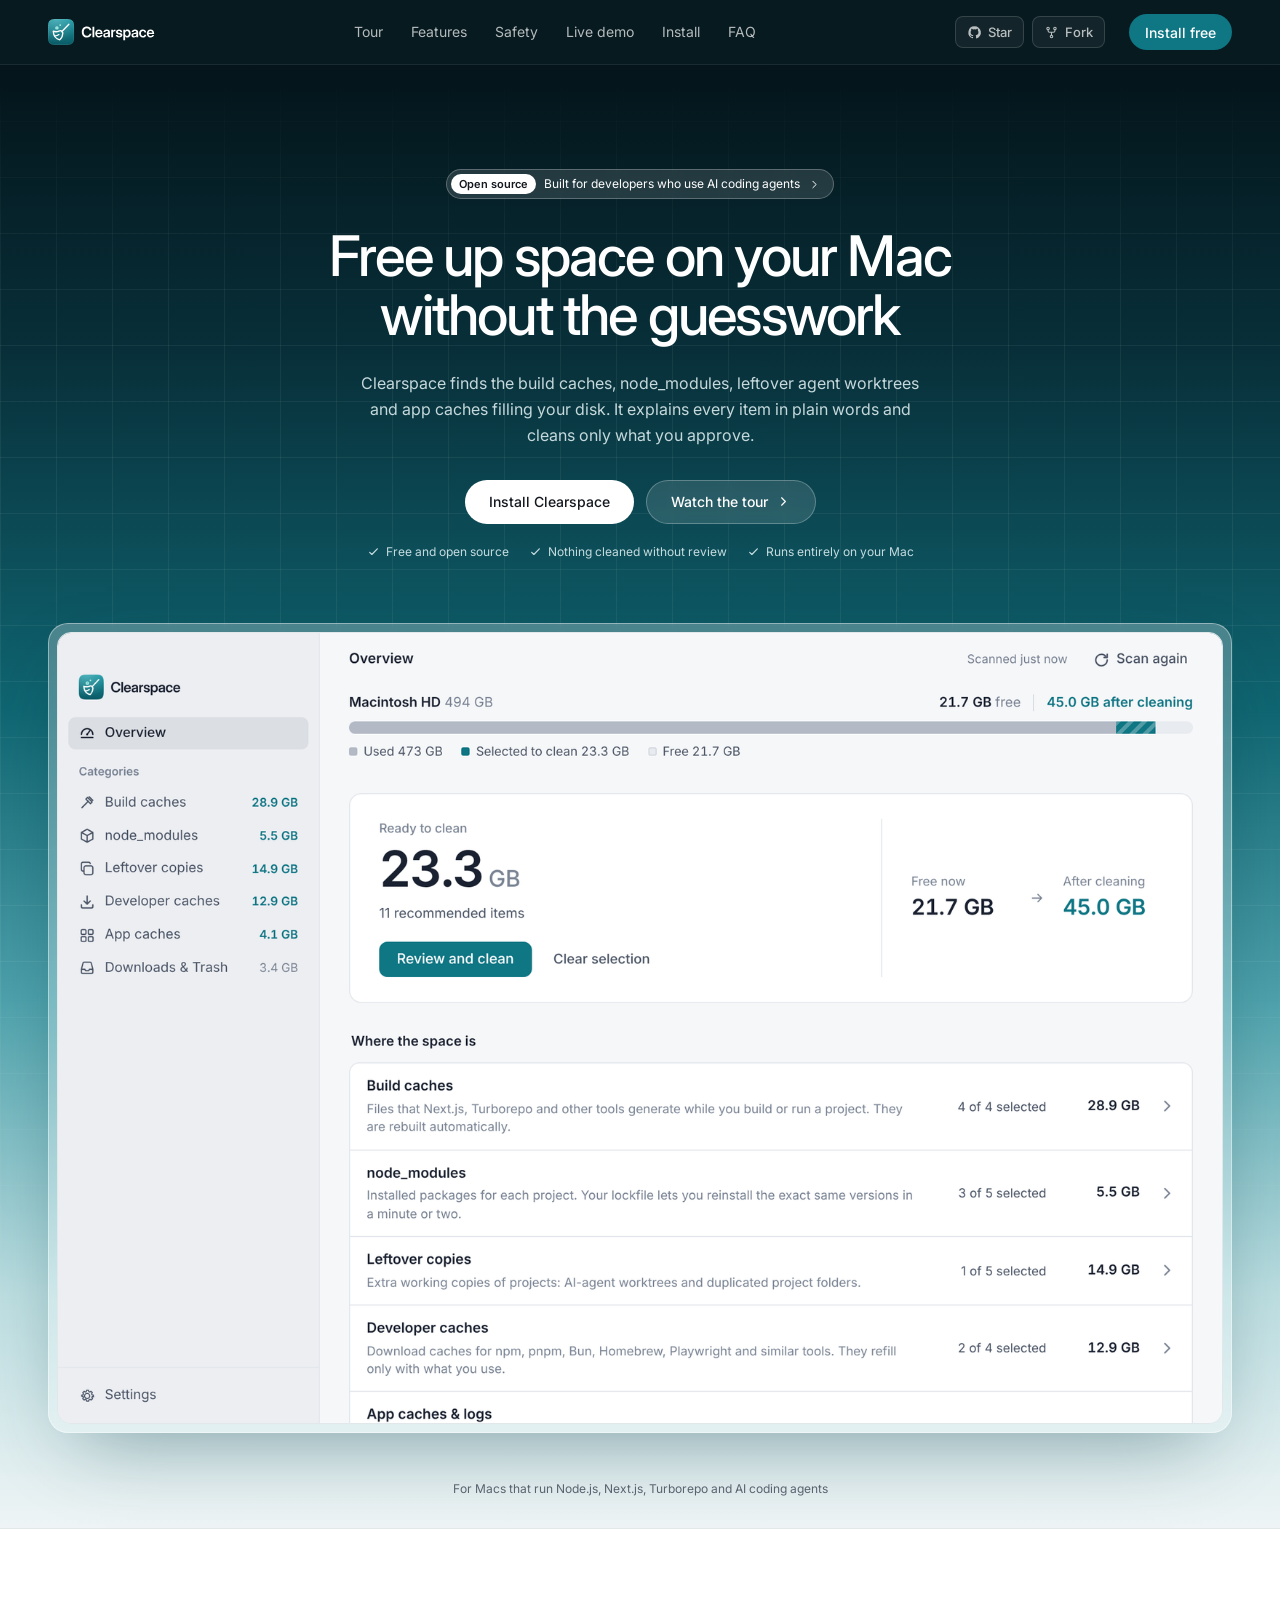
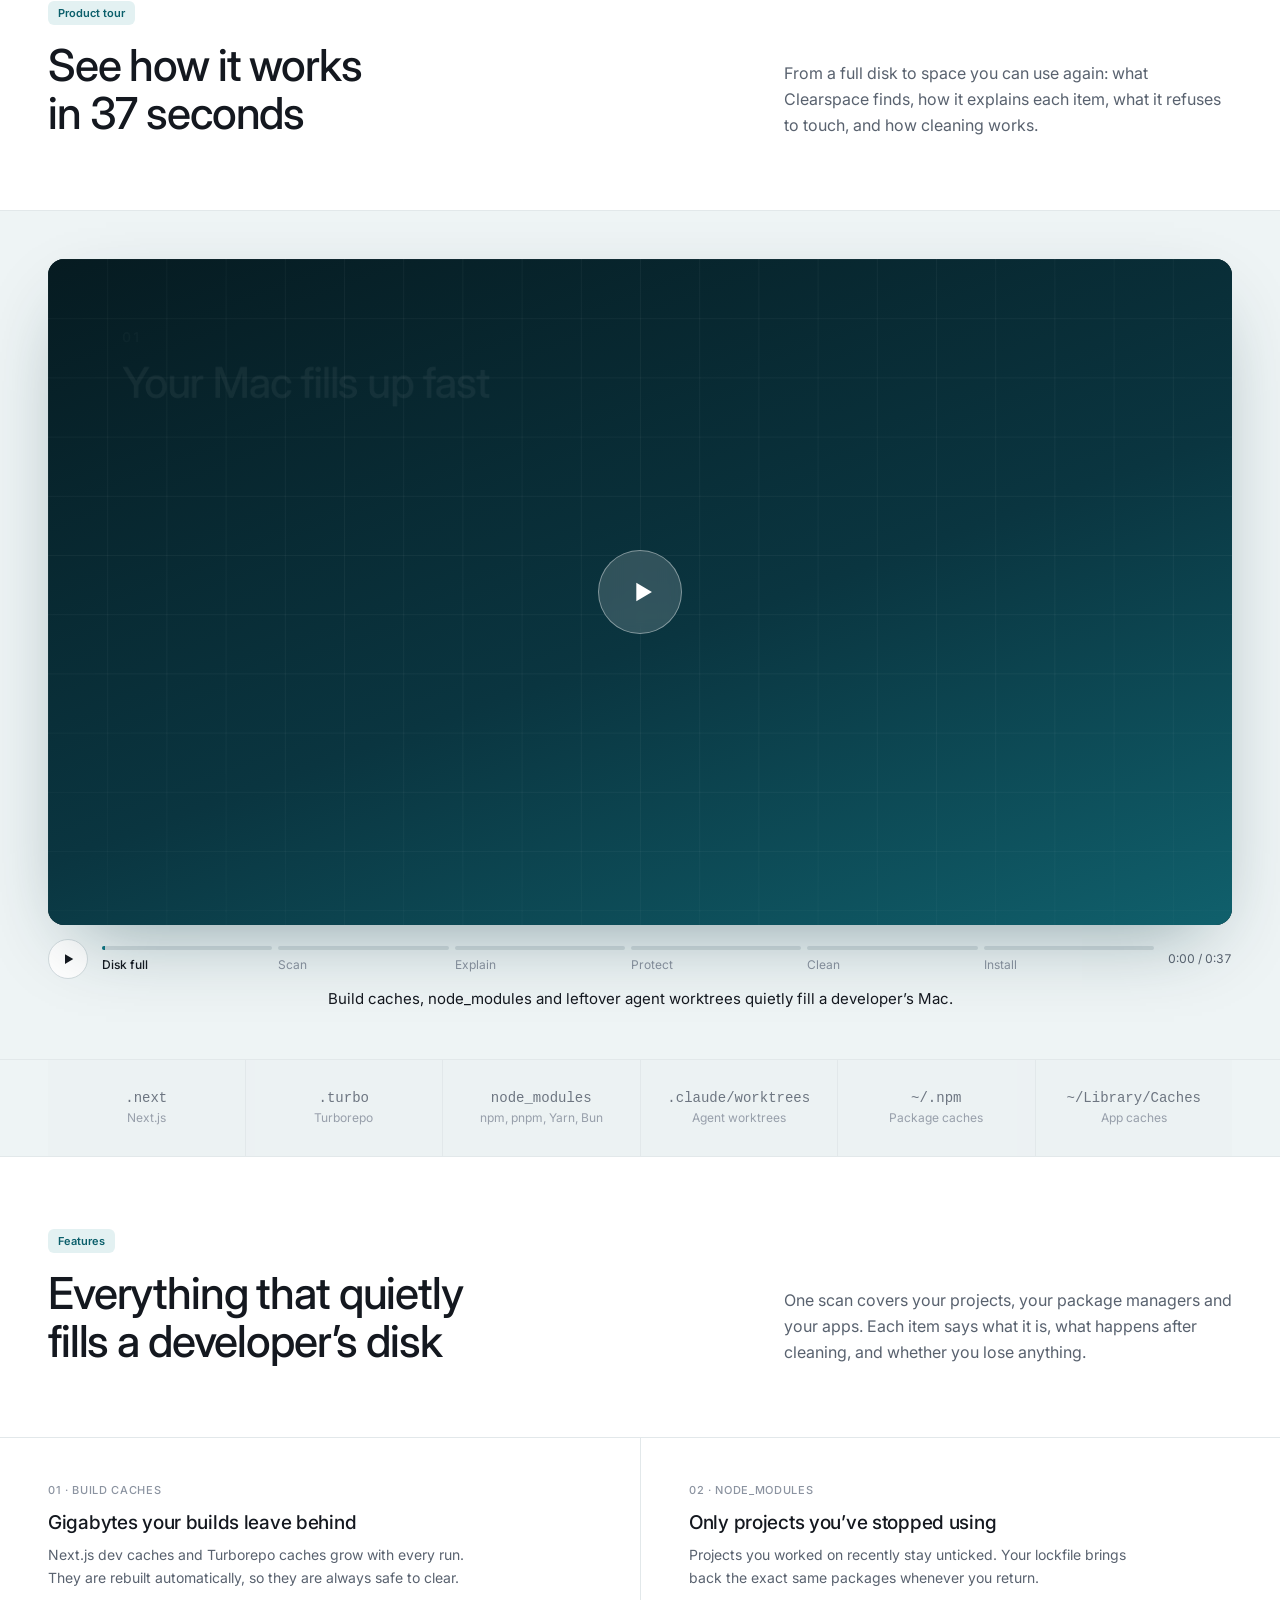
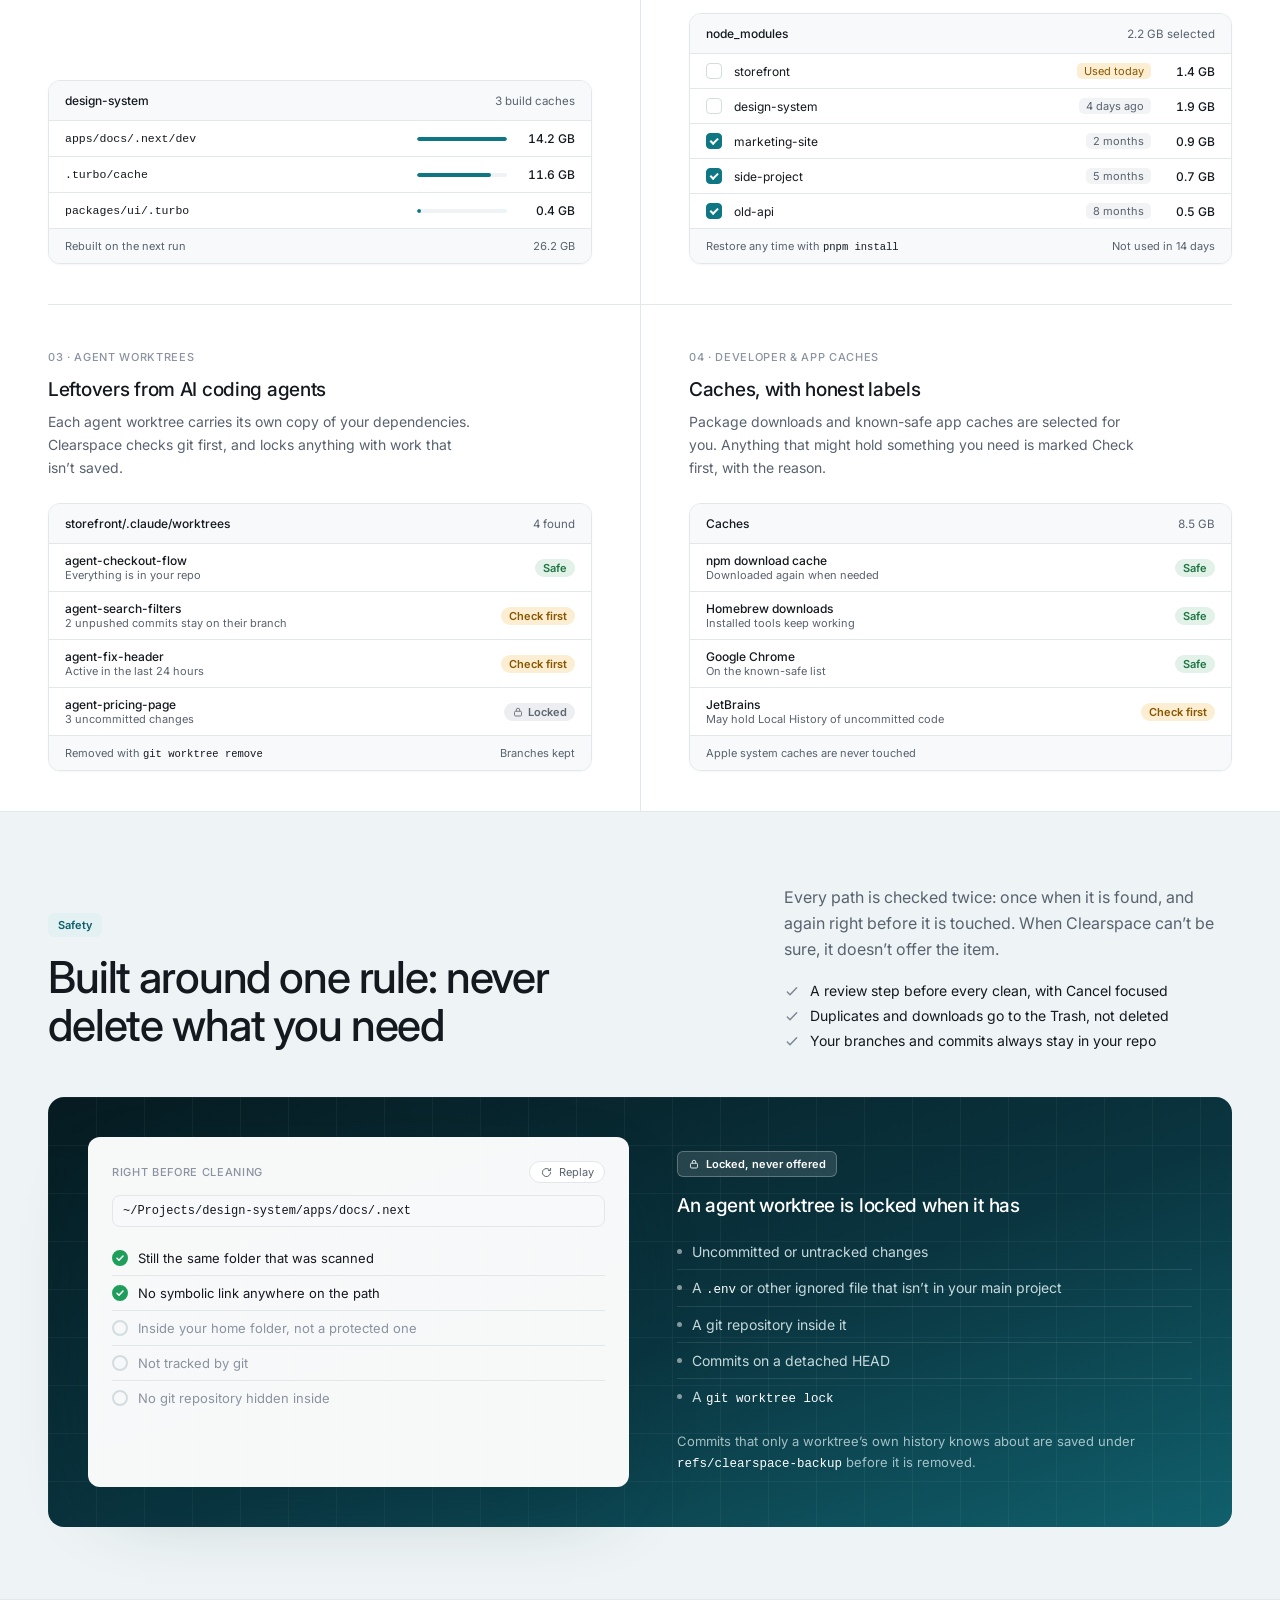
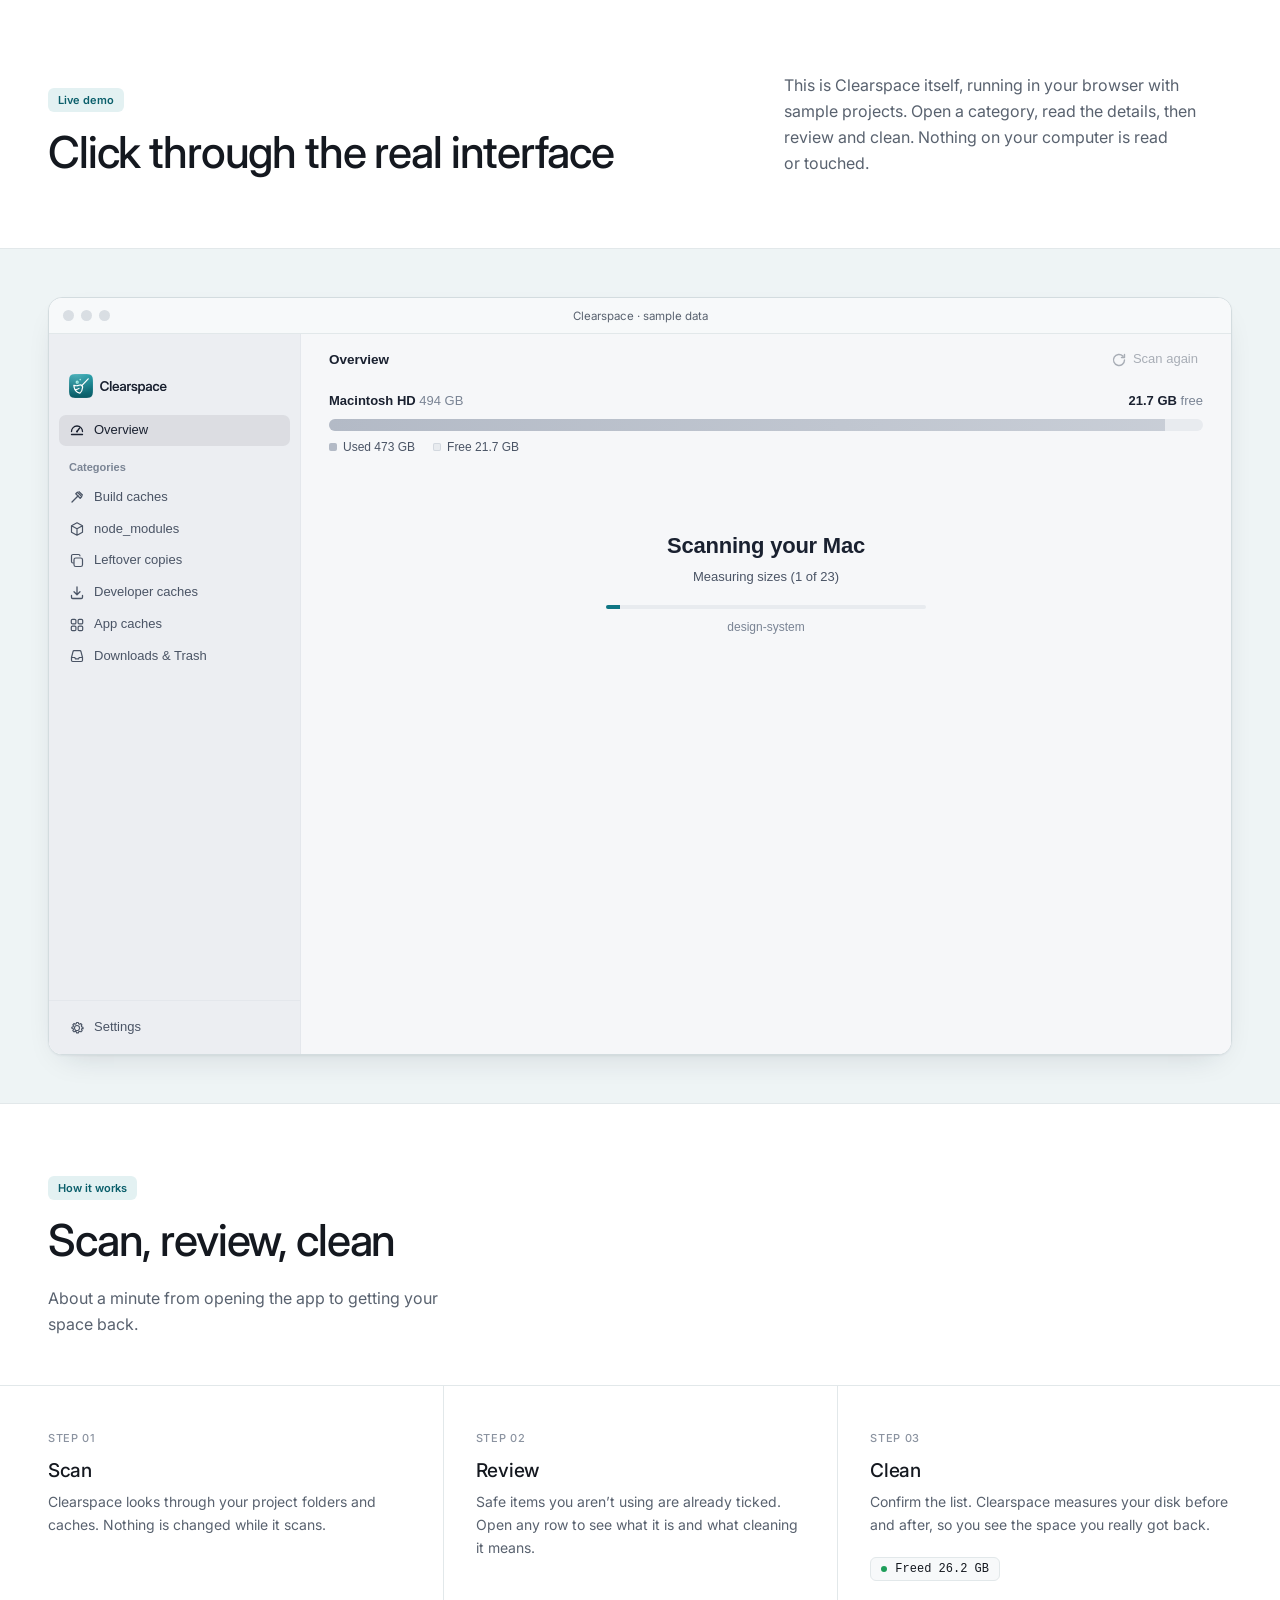
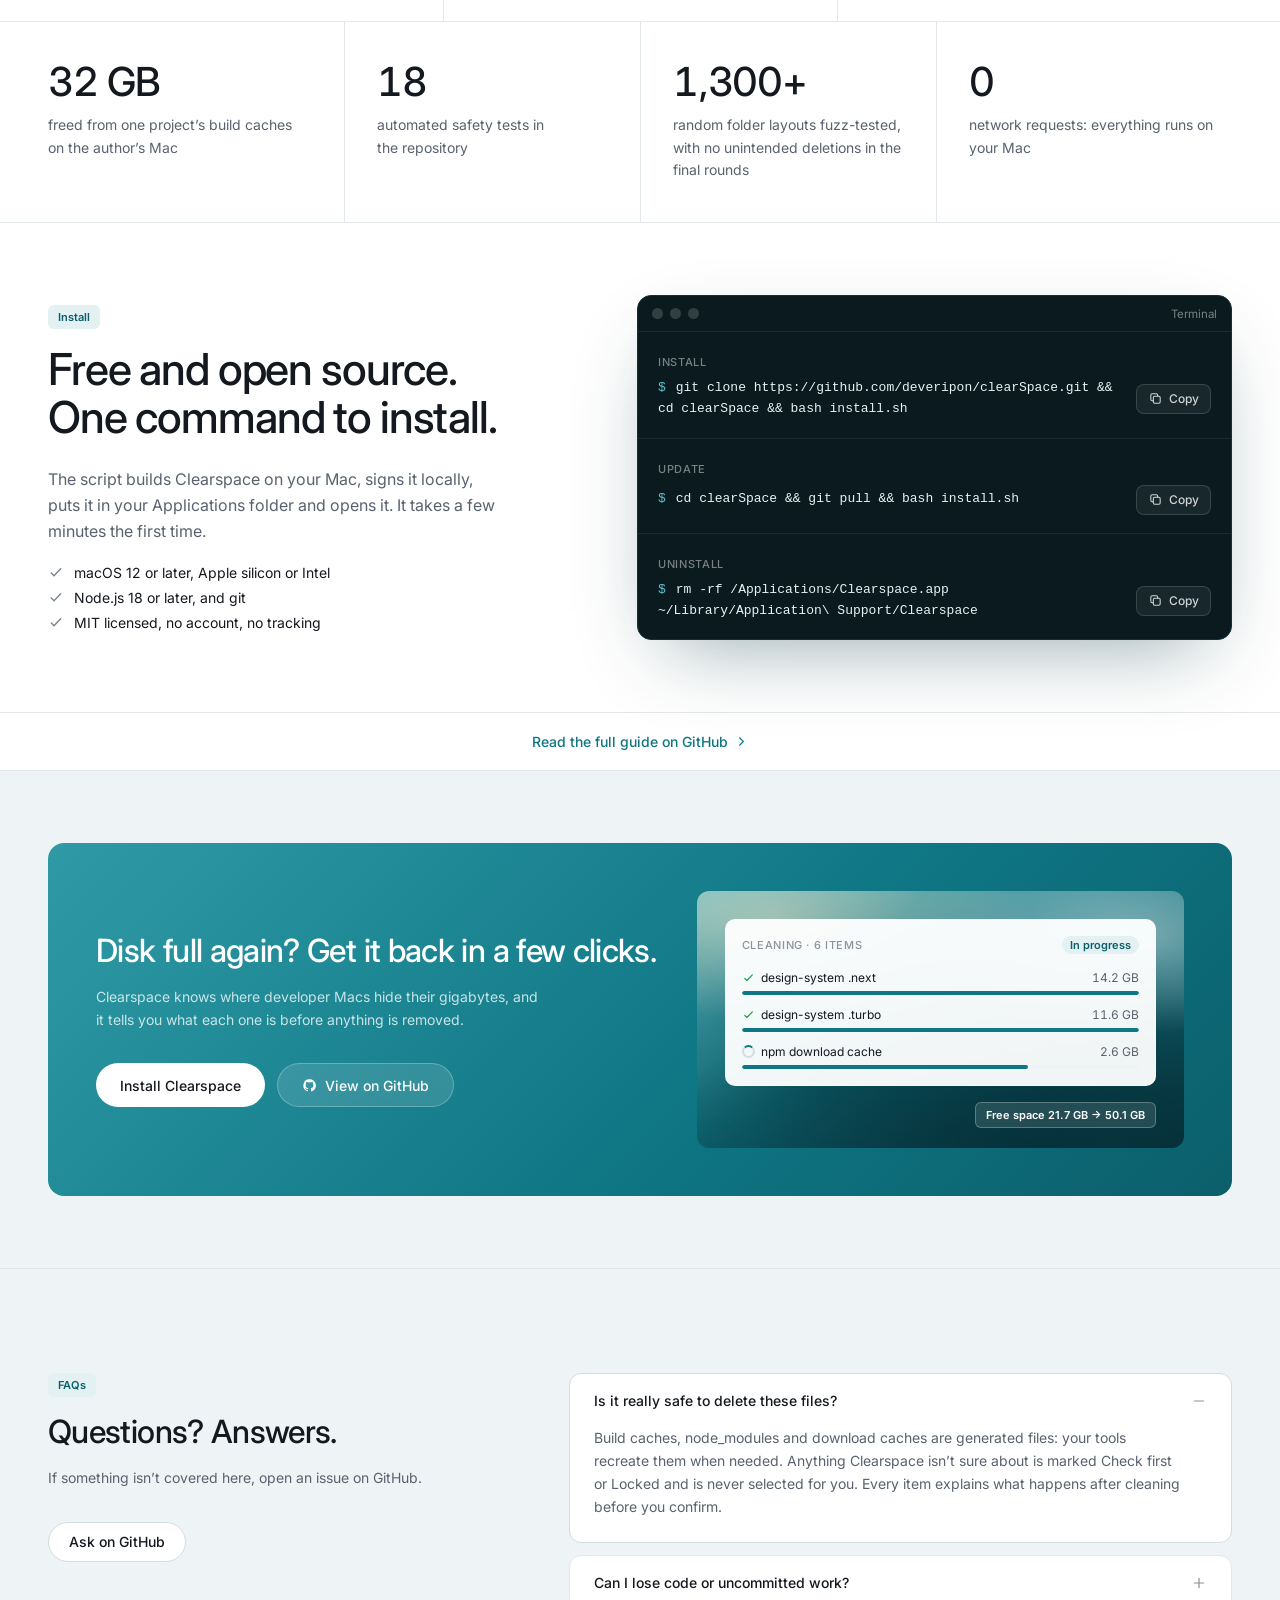
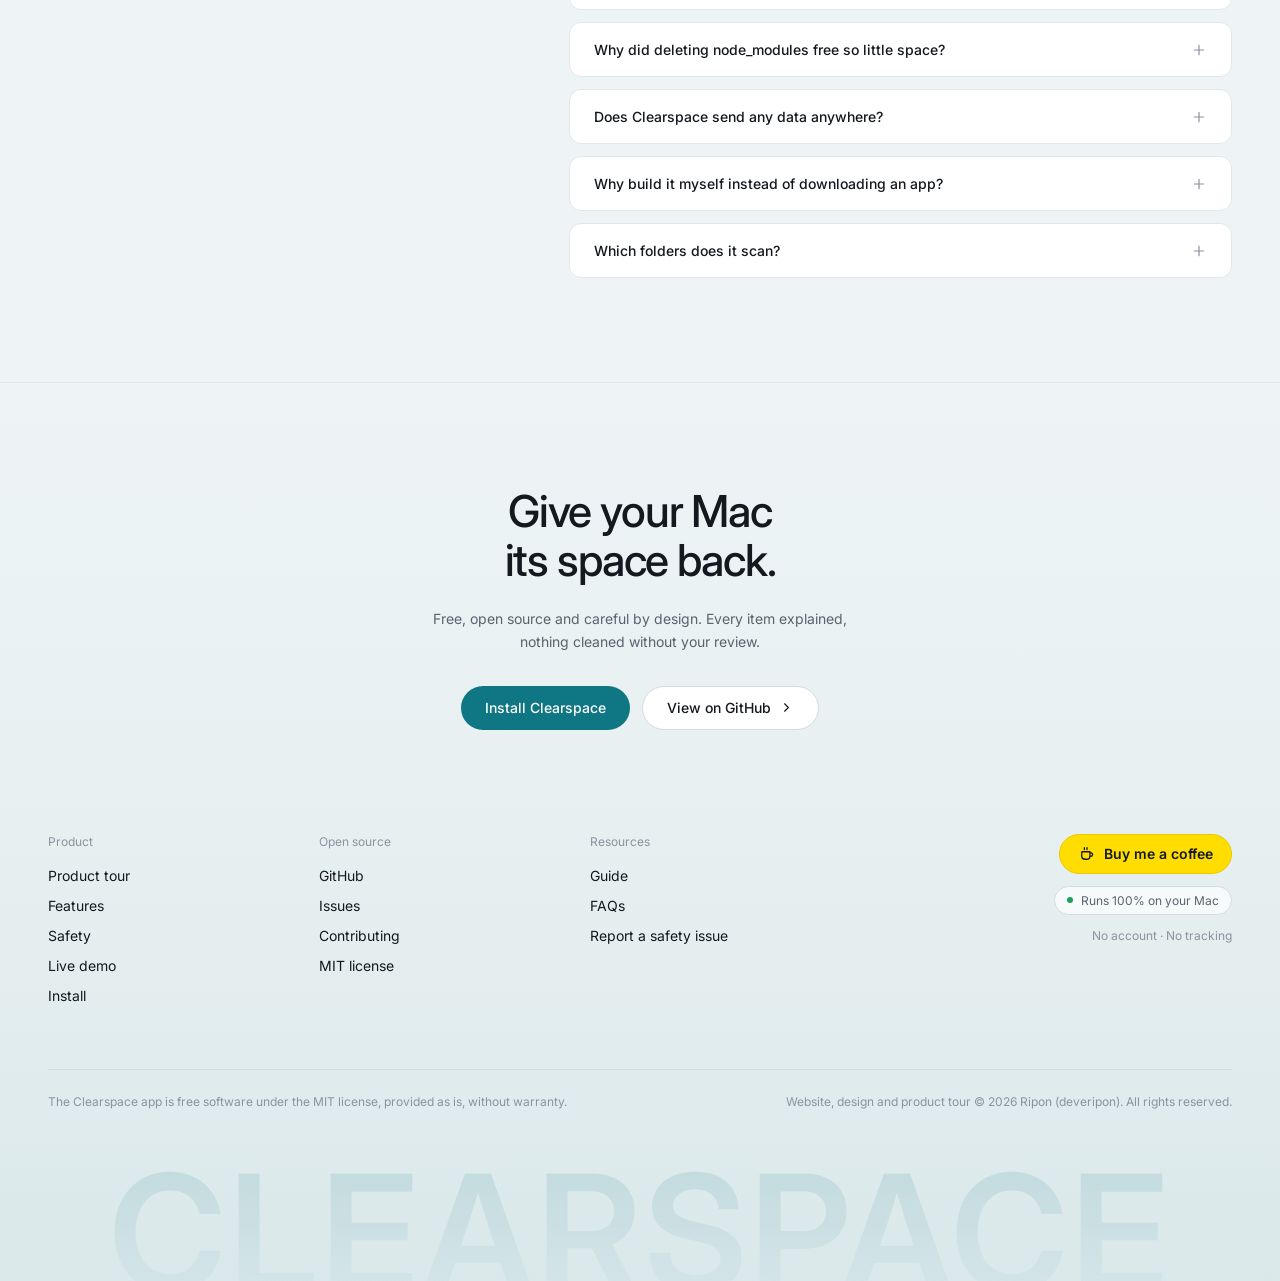
==== index.html @ 053beb13 "pushed everything" ====
<!doctype html>
<html lang="en">
<head>
  <meta charset="utf-8">
  <meta name="viewport" content="width=device-width, initial-scale=1">
  <title>Clearspace: free up disk space on your Mac, safely</title>
  <meta name="description" content="Clearspace finds build caches, node_modules, leftover AI-agent worktrees and app caches on your Mac, explains each one, and cleans only what you approve. Free and open source.">
  <meta name="theme-color" content="#071a1f">
  <meta name="author" content="Ripon (deveripon)">
  <meta name="copyright" content="© 2026 Ripon (deveripon). All rights reserved.">
  <link rel="icon" type="image/svg+xml" href="assets/brand/favicon.svg">
  <link rel="icon" type="image/png" sizes="32x32" href="assets/img/favicon.png">
  <link rel="apple-touch-icon" href="assets/img/icon-180.png">
  <meta property="og:type" content="website">
  <meta property="og:title" content="Clearspace: free up disk space on your Mac, safely">
  <meta property="og:description" content="Finds build caches, node_modules, agent worktrees and app caches. Explains every item. Cleans only what you approve. Free and open source.">
  <meta property="og:image" content="assets/img/og.png">
  <meta name="twitter:card" content="summary_large_image">
  <link rel="preconnect" href="https://fonts.googleapis.com">
  <link rel="preconnect" href="https://fonts.gstatic.com" crossorigin>
  <link rel="stylesheet" href="https://fonts.googleapis.com/css2?family=Inter:wght@400;500;600&display=swap">
  <link rel="stylesheet" href="assets/css/site.css">
  <script>document.documentElement.classList.add('js');</script>
</head>
<body class="mk-root">

<!-- Icon sprite (stroke icons in the Hugeicons style) -->
<svg width="0" height="0" class="sprite" aria-hidden="true">
  <symbol id="i-arrow" viewBox="0 0 24 24"><path d="M9 6l6 6-6 6" fill="none" stroke="currentColor" stroke-width="1.8" stroke-linecap="round" stroke-linejoin="round"/></symbol>
  <symbol id="i-tick" viewBox="0 0 24 24"><path d="M5 13.5l4 4L19 7" fill="none" stroke="currentColor" stroke-width="2.2" stroke-linecap="round" stroke-linejoin="round"/></symbol>
  <symbol id="i-plus" viewBox="0 0 24 24"><path d="M12 5v14M5 12h14" fill="none" stroke="currentColor" stroke-width="1.8" stroke-linecap="round"/></symbol>
  <symbol id="i-minus" viewBox="0 0 24 24"><path d="M5 12h14" fill="none" stroke="currentColor" stroke-width="1.8" stroke-linecap="round"/></symbol>
  <symbol id="i-menu" viewBox="0 0 24 24"><path d="M4 7h16M4 12h16M4 17h16" fill="none" stroke="currentColor" stroke-width="1.8" stroke-linecap="round"/></symbol>
  <symbol id="i-close" viewBox="0 0 24 24"><path d="M6 6l12 12M18 6L6 18" fill="none" stroke="currentColor" stroke-width="1.8" stroke-linecap="round"/></symbol>
  <symbol id="i-lock" viewBox="0 0 24 24"><rect x="5" y="10.5" width="14" height="9.5" rx="2.2" fill="none" stroke="currentColor" stroke-width="1.7"/><path d="M8.5 10.5V8a3.5 3.5 0 0 1 7 0v2.5" fill="none" stroke="currentColor" stroke-width="1.7"/></symbol>
  <symbol id="i-copy" viewBox="0 0 24 24"><rect x="8.5" y="8.5" width="11" height="11" rx="2.2" fill="none" stroke="currentColor" stroke-width="1.7"/><path d="M15.5 8.5V6.7A2.2 2.2 0 0 0 13.3 4.5H6.7A2.2 2.2 0 0 0 4.5 6.7v6.6a2.2 2.2 0 0 0 2.2 2.2h1.8" fill="none" stroke="currentColor" stroke-width="1.7"/></symbol>
  <symbol id="i-github" viewBox="0 0 24 24"><path fill="currentColor" d="M12 2.2a9.8 9.8 0 0 0-3.1 19.1c.5.1.7-.2.7-.5v-1.7c-2.7.6-3.3-1.2-3.3-1.2-.5-1.1-1.1-1.4-1.1-1.4-.9-.6.1-.6.1-.6 1 .1 1.5 1 1.5 1 .9 1.5 2.3 1.1 2.9.8.1-.6.3-1.1.6-1.3-2.2-.3-4.5-1.1-4.5-4.9 0-1.1.4-2 1-2.7-.1-.2-.4-1.2.1-2.6 0 0 .8-.3 2.7 1a9.4 9.4 0 0 1 4.9 0c1.9-1.3 2.7-1 2.7-1 .5 1.4.2 2.4.1 2.6.6.7 1 1.6 1 2.7 0 3.8-2.3 4.6-4.5 4.9.4.3.7.9.7 1.8v2.7c0 .3.2.6.7.5A9.8 9.8 0 0 0 12 2.2z"/></symbol>
  <symbol id="i-star" viewBox="0 0 24 24"><path d="M12 3.6l2.5 5.2 5.7.8-4.1 4 1 5.6L12 16.5l-5.1 2.7 1-5.6-4.1-4 5.7-.8z" fill="none" stroke="currentColor" stroke-width="1.7" stroke-linejoin="round"/></symbol>
  <symbol id="i-fork" viewBox="0 0 24 24"><circle cx="6.5" cy="5.5" r="2" fill="none" stroke="currentColor" stroke-width="1.7"/><circle cx="17.5" cy="5.5" r="2" fill="none" stroke="currentColor" stroke-width="1.7"/><circle cx="12" cy="18.5" r="2" fill="none" stroke="currentColor" stroke-width="1.7"/><path d="M6.5 7.5v1.5a2.5 2.5 0 0 0 2.5 2.5h6A2.5 2.5 0 0 0 17.5 9V7.5M12 11.5v5" fill="none" stroke="currentColor" stroke-width="1.7"/></symbol>
  <symbol id="i-heart" viewBox="0 0 24 24"><path d="M12 20s-7.5-4.6-7.5-10.2A4.3 4.3 0 0 1 12 7.2a4.3 4.3 0 0 1 7.5 2.6C19.5 15.4 12 20 12 20z" fill="none" stroke="currentColor" stroke-width="1.7" stroke-linejoin="round"/></symbol>
  <symbol id="i-coffee" viewBox="0 0 24 24"><path d="M5 9h11v5.5A4.5 4.5 0 0 1 11.5 19h-2A4.5 4.5 0 0 1 5 14.5z" fill="none" stroke="currentColor" stroke-width="1.7" stroke-linejoin="round"/><path d="M16 10.5h1.2a2.3 2.3 0 0 1 0 4.6H16M8.5 3.5v2.5M12 3.5v2.5" fill="none" stroke="currentColor" stroke-width="1.7" stroke-linecap="round"/></symbol>
  <symbol id="i-replay" viewBox="0 0 24 24"><path d="M19.5 12a7.5 7.5 0 1 1-2.2-5.3M19.5 4.5v4h-4" fill="none" stroke="currentColor" stroke-width="1.8" stroke-linecap="round" stroke-linejoin="round"/></symbol>
</svg>

<!-- ============================================================ Header -->
<header class="mk-header">
  <nav class="mk-nav" aria-label="Main">
    <a href="#home" class="mk-logo" aria-label="Clearspace home">
      <img src="assets/brand/clearspace-logo-white.svg" width="126" height="26" alt="Clearspace">
    </a>
    <div class="mk-nav-links">
      <a href="#tour">Tour</a>
      <a href="#features">Features</a>
      <a href="#safety">Safety</a>
      <a href="#demo">Live demo</a>
      <a href="#install">Install</a>
      <a href="#faq">FAQ</a>
    </div>
    <div class="mk-nav-right">
      <div class="mk-gh" role="group" aria-label="Clearspace on GitHub">
        <a href="https://github.com/deveripon/clearSpace" class="mk-gh-btn" title="Star Clearspace on GitHub"><svg class="ic ic-15" aria-hidden="true"><use href="#i-github"/></svg><span>Star</span><b data-gh-stars hidden></b></a>
        <a href="https://github.com/deveripon/clearSpace/fork" class="mk-gh-btn" title="Fork Clearspace on GitHub"><svg class="ic ic-15" aria-hidden="true"><use href="#i-fork"/></svg><span>Fork</span><b data-gh-forks hidden></b></a>
      </div>
      <a href="#install" class="mk-nav-cta">Install free</a>
    </div>
    <button type="button" class="mk-menu-btn" aria-label="Open menu" aria-expanded="false" aria-controls="mobile-menu">
      <svg class="ic ic-20" aria-hidden="true"><use href="#i-menu"/></svg>
    </button>
  </nav>
  <div class="mk-mobile" id="mobile-menu" hidden>
    <a href="#tour">Tour</a>
    <a href="#features">Features</a>
    <a href="#safety">Safety</a>
    <a href="#demo">Live demo</a>
    <a href="#install">Install</a>
    <a href="#faq">FAQ</a>
    <a href="https://github.com/deveripon/clearSpace" class="mk-mobile-gh"><span>Star on GitHub</span><span class="mk-mobile-gh-counts"><span><svg class="ic ic-13" aria-hidden="true"><use href="#i-star"/></svg><b data-gh-stars>–</b></span><span><svg class="ic ic-13" aria-hidden="true"><use href="#i-fork"/></svg><b data-gh-forks>–</b></span></span></a>
    <a href="#install" class="mk-btn mk-btn-accent">Install free</a>
  </div>
</header>

<div class="mk-frame">
<main>

  <!-- ============================================================ Hero -->
  <section id="home" class="mk-hero">
    <div class="mk-hero-grid" aria-hidden="true"></div>
    <div class="mk-hero-inner">
      <div class="mk-reveal" style="--y:16px">
        <a href="#safety" class="mk-pill-link">
          <span class="mk-pill-new">Open source</span>
          Built for developers who use AI coding agents
          <svg class="ic ic-13" aria-hidden="true"><use href="#i-arrow"/></svg>
        </a>
      </div>
      <h1 class="mk-reveal t-hero" style="--d:50ms">Free up space on your Mac<br class="br-sm"> without the guesswork</h1>
      <p class="mk-reveal mk-hero-copy" style="--d:150ms">Clearspace finds the build caches, node_modules, leftover agent worktrees and app caches filling your disk. It explains every item in plain words and cleans only what you approve.</p>
      <div class="mk-reveal mk-actions" style="--d:250ms">
        <a href="#install" class="mk-btn mk-btn-white">Install Clearspace</a>
        <a href="#tour" class="mk-btn mk-btn-ghost">Watch the tour <svg class="ic ic-15" aria-hidden="true"><use href="#i-arrow"/></svg></a>
      </div>
      <p class="mk-reveal mk-ticks" style="--d:320ms">
        <span><svg class="ic ic-13" aria-hidden="true"><use href="#i-tick"/></svg>Free and open source</span>
        <span><svg class="ic ic-13" aria-hidden="true"><use href="#i-tick"/></svg>Nothing cleaned without review</span>
        <span><svg class="ic ic-13" aria-hidden="true"><use href="#i-tick"/></svg>Runs entirely on your Mac</span>
      </p>
    </div>
    <div class="mk-reveal mk-hero-shot" style="--d:400ms;--y:40px">
      <div class="mk-glass">
        <img src="assets/img/app-overview.png" width="1600" height="1086" alt="Clearspace after a scan: a disk bar shows 23.3 GB selected to clean, above a grid of categories such as build caches, node_modules and leftover copies, each with its size.">
      </div>
    </div>
    <p class="mk-hero-foot">For Macs that run Node.js, Next.js, Turborepo and AI coding agents</p>
  </section>

  <!-- ============================================================= Tour -->
  <section id="tour" class="mk-section mk-paper" aria-label="Product tour">
    <div class="mk-split mk-pad">
      <div class="mk-reveal">
        <span class="mk-chip">Product tour</span>
        <h2 class="t-display mt-4">See how it works in 37 seconds</h2>
      </div>
      <p class="mk-reveal mk-lede mk-split-right" style="--d:100ms">From a full disk to space you can use again: what Clearspace finds, how it explains each item, what it refuses to touch, and how cleaning works.</p>
    </div>
    <div class="mk-reveal mk-tour-wrap" style="--y:32px">
      <div class="ex-player" data-player>
        <div class="ex-viewport" data-viewport>
          <div class="ex-stage" data-stage aria-hidden="true">
            <div class="ex-grid"></div>

            <!-- 1 · Disk full -->
            <div class="ex-scene" data-scene>
              <div class="ex-title" data-a><span>01</span>Your Mac fills up fast</div>
              <div class="ex-chip-fly" data-chip style="left:200px">.next/dev <b>14.2 GB</b></div>
              <div class="ex-chip-fly" data-chip style="left:410px">.turbo <b>11.6 GB</b></div>
              <div class="ex-chip-fly" data-chip style="left:590px">node_modules <b>5.5 GB</b></div>
              <div class="ex-chip-fly" data-chip style="left:820px">agent worktrees <b>8.1 GB</b></div>
              <div class="ex-chip-fly" data-chip style="left:1020px">~/.npm <b>2.6 GB</b></div>
              <div class="ex-card ex-disk" data-b>
                <div class="ex-disk-head"><b>Macintosh HD</b><span><b data-free>222.3 GB</b> free of 494 GB</span></div>
                <div class="ex-bar"><i data-used></i></div>
                <div class="ex-warn" data-warn>Your disk is almost full</div>
              </div>
            </div>

            <!-- 2 · Scan -->
            <div class="ex-scene" data-scene>
              <div class="ex-title" data-a><span>02</span>Clearspace finds where it went</div>
              <div class="ex-card ex-list" data-b>
                <div class="ex-list-head"><span>Scanning ~/Projects</span><span><b data-found>0.0 GB</b> found</span></div>
                <ul>
                  <li data-row data-v="28.9"><span>Build caches</span><i><b></b></i><em>0.0 GB</em></li>
                  <li data-row data-v="14.9"><span>Leftover copies</span><i><b></b></i><em>0.0 GB</em></li>
                  <li data-row data-v="12.9"><span>Developer caches</span><i><b></b></i><em>0.0 GB</em></li>
                  <li data-row data-v="5.5"><span>node_modules</span><i><b></b></i><em>0.0 GB</em></li>
                  <li data-row data-v="4.1"><span>App caches</span><i><b></b></i><em>0.0 GB</em></li>
                </ul>
                <div class="ex-scanline" data-scan></div>
                <div class="ex-list-foot" data-c><span class="ex-dot"></span>23.3 GB is safe to clean and not in use</div>
              </div>
            </div>

            <!-- 3 · Explained -->
            <div class="ex-scene" data-scene>
              <div class="ex-title" data-a><span>03</span>Every item is explained</div>
              <div class="ex-card ex-explain" data-b>
                <div class="ex-explain-head">
                  <span class="ex-check on"></span>
                  <div><b>design-system</b><em>Next.js build cache</em></div>
                  <strong>14.2 GB</strong>
                  <span class="ex-badge safe" data-c>Safe</span>
                </div>
                <dl>
                  <div data-line><dt>What it is</dt><dd data-type>Compiled pages and the dev cache Next.js writes while you run it.</dd></div>
                  <div data-line><dt>After cleaning</dt><dd data-type>The next <code>next dev</code> is slower once while it rebuilds.</dd></div>
                  <div data-line><dt>Will you lose anything?</dt><dd data-type>No. Only generated files are removed.</dd></div>
                </dl>
              </div>
            </div>

            <!-- 4 · Protected -->
            <div class="ex-scene" data-scene>
              <div class="ex-title" data-a><span>04</span>Anything risky is locked</div>
              <div class="ex-card ex-wt" data-b>
                <div class="ex-card-head">storefront/.claude/worktrees</div>
                <ul>
                  <li data-wt><span><b>agent-checkout-flow</b><em>Everything is in your repo</em></span><i class="ex-badge safe" data-badge>Safe</i></li>
                  <li data-wt><span><b>agent-search-filters</b><em>2 unpushed commits stay on their branch</em></span><i class="ex-badge check" data-badge>Check first</i></li>
                  <li data-wt><span><b>agent-fix-header</b><em>Active in the last 24 hours</em></span><i class="ex-badge check" data-badge>Check first</i></li>
                  <li data-wt data-locked><span><b>agent-pricing-page</b><em>3 uncommitted changes</em></span><i class="ex-badge locked" data-badge><svg viewBox="0 0 24 24" aria-hidden="true"><rect x="5" y="10.5" width="14" height="9.5" rx="2.2" fill="none" stroke="currentColor" stroke-width="2"/><path d="M8.5 10.5V8a3.5 3.5 0 0 1 7 0v2.5" fill="none" stroke="currentColor" stroke-width="2"/></svg>Locked</i></li>
                </ul>
              </div>
              <div class="ex-card ex-verify" data-c>
                <div class="ex-card-head">Checked again, right before cleaning</div>
                <ul>
                  <li data-tick>Same folder that was scanned</li>
                  <li data-tick>No symbolic links on the path</li>
                  <li data-tick>Not tracked by git</li>
                  <li data-tick>No repository hidden inside</li>
                </ul>
              </div>
            </div>

            <!-- 5 · Clean -->
            <div class="ex-scene" data-scene>
              <div class="ex-title" data-a><span>05</span>Review, then clean</div>
              <div class="ex-card ex-sheet" data-b>
                <div class="ex-sheet-head"><b>Clean 23.3 GB?</b><span>11 items. Moved-to-Trash items can be put back.</span></div>
                <ul>
                  <li><span>design-system <em>Next.js build cache</em></span><b>14.2 GB</b></li>
                  <li><span>design-system <em>Turborepo cache</em></span><b>11.6 GB</b></li>
                  <li><span>npm download cache <em>~/.npm/_cacache</em></span><b>2.6 GB</b></li>
                  <li><span>and 8 more</span><b>…</b></li>
                </ul>
                <div class="ex-sheet-foot"><span class="ex-btn">Cancel</span><span class="ex-btn ex-btn-primary" data-cleanbtn>Clean 23.3 GB<i class="ex-ripple" data-ripple></i></span></div>
              </div>
              <div class="ex-card ex-result" data-c>
                <div class="ex-result-top"><span class="ex-okdot" data-ok><svg viewBox="0 0 24 24" aria-hidden="true"><path d="M6 12.5l4 4L18 8" fill="none" stroke="#fff" stroke-width="3" stroke-linecap="round" stroke-linejoin="round"/></svg></span><b data-freed>0.0 GB</b><span>freed</span></div>
                <div class="ex-bar"><i data-used2></i></div>
                <p>Free space <b>21.7 GB</b> → <b data-free2>21.7 GB</b>, measured on your disk</p>
              </div>
              <svg class="ex-cursor" data-cursor viewBox="0 0 24 24" aria-hidden="true"><path d="M5 3l14 8-6.2 1.6L10 19z" fill="#fff" stroke="#14181f" stroke-width="1.5" stroke-linejoin="round"/></svg>
            </div>

            <!-- 6 · End -->
            <div class="ex-scene ex-end" data-scene>
              <img class="ex-end-logo" src="assets/brand/clearspace-logo-white.svg" alt="Clearspace" data-a>
              <p class="ex-end-tag" data-c>Free up space on your Mac without the guesswork</p>
              <div class="ex-end-cmd" data-d><span>$</span>git clone https://github.com/deveripon/clearSpace.git &amp;&amp; bash install.sh</div>
              <div class="ex-end-meta" data-e>Free and open source · macOS 12 or later</div>
            </div>
          </div>
          <button type="button" class="ex-big-play" data-bigplay aria-label="Play the product tour"><svg viewBox="0 0 24 24" aria-hidden="true"><path d="M8 5.5v13l11-6.5z" fill="currentColor"/></svg></button>
        </div>

        <div class="ex-controls">
          <button type="button" class="ex-play" data-play aria-label="Play">
            <svg class="ex-i-play" viewBox="0 0 24 24" aria-hidden="true"><path d="M8 5.5v13l11-6.5z" fill="currentColor"/></svg>
            <svg class="ex-i-pause" viewBox="0 0 24 24" aria-hidden="true"><path d="M7.5 5.5h3v13h-3zM13.5 5.5h3v13h-3z" fill="currentColor"/></svg>
            <svg class="ex-i-replay" viewBox="0 0 24 24" aria-hidden="true"><path d="M19.5 12a7.5 7.5 0 1 1-2.2-5.3M19.5 4.5v4h-4" fill="none" stroke="currentColor" stroke-width="2" stroke-linecap="round" stroke-linejoin="round"/></svg>
          </button>
          <div class="ex-chapters" role="group" aria-label="Chapters" data-chapters></div>
          <span class="ex-time tab" data-time>0:00 / 0:37</span>
        </div>
        <p class="ex-caption" data-caption></p>
      </div>
    </div>
  </section>

  <!-- ======================================================= Finds strip -->
  <section aria-label="What Clearspace finds" class="mk-strip">
    <ul>
      <li><code>.next</code><span>Next.js</span></li>
      <li><code>.turbo</code><span>Turborepo</span></li>
      <li><code>node_modules</code><span>npm, pnpm, Yarn, Bun</span></li>
      <li><code>.claude/worktrees</code><span>Agent worktrees</span></li>
      <li><code>~/.npm</code><span>Package caches</span></li>
      <li><code>~/Library/Caches</code><span>App caches</span></li>
    </ul>
  </section>

  <!-- ========================================================= Features -->
  <section id="features" class="mk-section mk-paper">
    <div class="mk-split mk-pad">
      <div class="mk-reveal">
        <span class="mk-chip">Features</span>
        <h2 class="t-display mt-4">Everything that quietly fills a developer’s disk</h2>
      </div>
      <p class="mk-reveal mk-lede mk-split-right" style="--d:100ms">One scan covers your projects, your package managers and your apps. Each item says what it is, what happens after cleaning, and whether you lose anything.</p>
    </div>

    <div class="mk-reveal mk-bento" style="--y:32px">
      <!-- 01 -->
      <article class="mk-tile">
        <div class="mk-tile-head">
          <span class="mk-mono">01 · Build caches</span>
          <h3 class="t-tile">Gigabytes your builds leave behind</h3>
          <p class="mk-body">Next.js dev caches and Turborepo caches grow with every run. They are rebuilt automatically, so they are always safe to clear.</p>
        </div>
        <div class="mk-tile-body">
          <div class="mk-panel">
            <div class="mk-panel-head"><span>design-system</span><span class="tab">3 build caches</span></div>
            <ul class="mk-rows">
              <li class="row-bar"><code>apps/docs/.next/dev</code><span class="bar"><i style="--w:100%"></i></span><b class="tab">14.2 GB</b></li>
              <li class="row-bar"><code>.turbo/cache</code><span class="bar"><i style="--w:82%"></i></span><b class="tab">11.6 GB</b></li>
              <li class="row-bar"><code>packages/ui/.turbo</code><span class="bar"><i style="--w:4%"></i></span><b class="tab">0.4 GB</b></li>
            </ul>
            <div class="mk-panel-foot"><span>Rebuilt on the next run</span><span class="tab">26.2 GB</span></div>
          </div>
        </div>
      </article>

      <!-- 02 -->
      <article class="mk-tile">
        <div class="mk-tile-head">
          <span class="mk-mono">02 · node_modules</span>
          <h3 class="t-tile">Only projects you’ve stopped using</h3>
          <p class="mk-body">Projects you worked on recently stay unticked. Your lockfile brings back the exact same packages whenever you return.</p>
        </div>
        <div class="mk-tile-body">
          <div class="mk-panel" data-nm>
            <div class="mk-panel-head"><span>node_modules</span><span class="tab" data-nm-total>2.2 GB selected</span></div>
            <ul class="mk-rows">
              <li><label class="row-check"><input type="checkbox" class="mk-check" data-size="1.42"><span class="nm-name">storefront</span><span class="tag warm">Used today</span><b class="tab">1.4 GB</b></label></li>
              <li><label class="row-check"><input type="checkbox" class="mk-check" data-size="1.86"><span class="nm-name">design-system</span><span class="tag">4 days ago</span><b class="tab">1.9 GB</b></label></li>
              <li><label class="row-check"><input type="checkbox" class="mk-check" data-size="0.91" checked><span class="nm-name">marketing-site</span><span class="tag">2 months</span><b class="tab">0.9 GB</b></label></li>
              <li><label class="row-check"><input type="checkbox" class="mk-check" data-size="0.74" checked><span class="nm-name">side-project</span><span class="tag">5 months</span><b class="tab">0.7 GB</b></label></li>
              <li><label class="row-check"><input type="checkbox" class="mk-check" data-size="0.52" checked><span class="nm-name">old-api</span><span class="tag">8 months</span><b class="tab">0.5 GB</b></label></li>
            </ul>
            <div class="mk-panel-foot"><span>Restore any time with <code>pnpm install</code></span><span>Not used in 14 days</span></div>
          </div>
        </div>
      </article>

      <!-- 03 -->
      <article class="mk-tile">
        <div class="mk-tile-head">
          <span class="mk-mono">03 · Agent worktrees</span>
          <h3 class="t-tile">Leftovers from AI coding agents</h3>
          <p class="mk-body">Each agent worktree carries its own copy of your dependencies. Clearspace checks git first, and locks anything with work that isn’t saved.</p>
        </div>
        <div class="mk-tile-body">
          <div class="mk-panel">
            <div class="mk-panel-head"><span>storefront/.claude/worktrees</span><span class="tab">4 found</span></div>
            <ul class="mk-rows">
              <li class="row-wt"><span><b>agent-checkout-flow</b><em>Everything is in your repo</em></span><span class="badge safe">Safe</span></li>
              <li class="row-wt"><span><b>agent-search-filters</b><em>2 unpushed commits stay on their branch</em></span><span class="badge check">Check first</span></li>
              <li class="row-wt"><span><b>agent-fix-header</b><em>Active in the last 24 hours</em></span><span class="badge check">Check first</span></li>
              <li class="row-wt"><span><b>agent-pricing-page</b><em>3 uncommitted changes</em></span><span class="badge locked"><svg class="ic ic-12" aria-hidden="true"><use href="#i-lock"/></svg>Locked</span></li>
            </ul>
            <div class="mk-panel-foot"><span>Removed with <code>git worktree remove</code></span><span>Branches kept</span></div>
          </div>
        </div>
      </article>

      <!-- 04 -->
      <article class="mk-tile">
        <div class="mk-tile-head">
          <span class="mk-mono">04 · Developer &amp; app caches</span>
          <h3 class="t-tile">Caches, with honest labels</h3>
          <p class="mk-body">Package downloads and known-safe app caches are selected for you. Anything that might hold something you need is marked Check first, with the reason.</p>
        </div>
        <div class="mk-tile-body">
          <div class="mk-panel">
            <div class="mk-panel-head"><span>Caches</span><span class="tab">8.5 GB</span></div>
            <ul class="mk-rows">
              <li class="row-wt"><span><b>npm download cache</b><em>Downloaded again when needed</em></span><span class="badge safe">Safe</span></li>
              <li class="row-wt"><span><b>Homebrew downloads</b><em>Installed tools keep working</em></span><span class="badge safe">Safe</span></li>
              <li class="row-wt"><span><b>Google Chrome</b><em>On the known-safe list</em></span><span class="badge safe">Safe</span></li>
              <li class="row-wt"><span><b>JetBrains</b><em>May hold Local History of uncommitted code</em></span><span class="badge check">Check first</span></li>
            </ul>
            <div class="mk-panel-foot"><span>Apple system caches are never touched</span></div>
          </div>
        </div>
      </article>
    </div>
  </section>

  <!-- =========================================================== Safety -->
  <section id="safety" class="mk-section mk-canvas mk-pad-x mk-py-half">
    <div class="mk-split">
      <div class="mk-reveal">
        <span class="mk-chip">Safety</span>
        <h2 class="t-display mt-4">Built around one rule: never delete what you need</h2>
      </div>
      <div class="mk-reveal mk-split-right" style="--d:100ms">
        <p class="mk-lede">Every path is checked twice: once when it is found, and again right before it is touched. When Clearspace can’t be sure, it doesn’t offer the item.</p>
        <ul class="mk-list">
          <li><svg class="ic ic-16" aria-hidden="true"><use href="#i-tick"/></svg>A review step before every clean, with Cancel focused</li>
          <li><svg class="ic ic-16" aria-hidden="true"><use href="#i-tick"/></svg>Duplicates and downloads go to the Trash, not deleted</li>
          <li><svg class="ic ic-16" aria-hidden="true"><use href="#i-tick"/></svg>Your branches and commits always stay in your repo</li>
        </ul>
      </div>
    </div>

    <div class="mk-reveal mk-dark-panel" style="--y:32px">
      <div class="mk-verify" data-verify>
        <div class="mk-verify-card">
          <div class="mk-verify-head">
            <span class="mk-mono">Right before cleaning</span>
            <button type="button" class="mk-replay" data-replay><svg class="ic ic-13" aria-hidden="true"><use href="#i-replay"/></svg>Replay</button>
          </div>
          <code class="mk-verify-path">~/Projects/design-system/apps/docs/.next</code>
          <ol class="mk-checks">
            <li>Still the same folder that was scanned</li>
            <li>No symbolic link anywhere on the path</li>
            <li>Inside your home folder, not a protected one</li>
            <li>Not tracked by git</li>
            <li>No git repository hidden inside</li>
          </ol>
          <div class="mk-verify-done" data-done>
            <span><svg class="ic ic-13" aria-hidden="true"><use href="#i-tick"/></svg>Cleaned</span>
            <b class="tab">14.2 GB freed</b>
          </div>
        </div>
      </div>
      <div class="mk-locked">
        <span class="mk-chip mk-chip-ghost"><svg class="ic ic-12" aria-hidden="true"><use href="#i-lock"/></svg>Locked, never offered</span>
        <h3 class="t-tile on-dark">An agent worktree is locked when it has</h3>
        <ul>
          <li>Uncommitted or untracked changes</li>
          <li>A <code>.env</code> or other ignored file that isn’t in your main project</li>
          <li>A git repository inside it</li>
          <li>Commits on a detached HEAD</li>
          <li>A <code>git worktree lock</code></li>
        </ul>
        <p>Commits that only a worktree’s own history knows about are saved under <code>refs/clearspace-backup</code> before it is removed.</p>
      </div>
    </div>
  </section>

  <!-- ============================================================= Demo -->
  <section id="demo" class="mk-section mk-paper">
    <div class="mk-split mk-pad">
      <div class="mk-reveal">
        <span class="mk-chip">Live demo</span>
        <h2 class="t-display mt-4">Click through the real interface</h2>
      </div>
      <p class="mk-reveal mk-lede mk-split-right" style="--d:100ms">This is Clearspace itself, running in your browser with sample projects. Open a category, read the details, then review and clean. Nothing on your computer is read or touched.</p>
    </div>
    <div class="mk-reveal mk-demo-wrap" style="--y:32px">
      <div class="mk-window">
        <div class="mk-window-bar" aria-hidden="true"><i></i><i></i><i></i><span>Clearspace · sample data</span></div>
        <iframe class="mk-demo-frame" title="Clearspace interactive demo with sample data" data-src="demo/index.html" loading="lazy"></iframe>
        <img class="mk-demo-fallback" src="assets/img/app-review.png" width="1600" height="1086" alt="The review step: a sheet lists every item that will be cleaned, grouped by how it is cleaned, with Cancel and Clean buttons.">
      </div>
      <p class="mk-demo-note">The live demo needs a wider screen. <a href="demo/index.html">Open it full screen</a></p>
    </div>
  </section>

  <!-- ===================================================== How it works -->
  <section id="how" class="mk-section mk-paper">
    <div class="mk-pad-x mk-pt-half">
      <div class="mk-reveal">
        <span class="mk-chip">How it works</span>
        <h2 class="t-display mt-4">Scan, review, clean</h2>
        <p class="mk-lede mt-5">About a minute from opening the app to getting your space back.</p>
      </div>
    </div>
    <ol class="mk-steps">
      <li class="mk-reveal">
        <span class="mk-mono">Step 01</span>
        <h3 class="t-tile">Scan</h3>
        <p class="mk-body">Clearspace looks through your project folders and caches. Nothing is changed while it scans.</p>
      </li>
      <li class="mk-reveal" style="--d:80ms">
        <span class="mk-mono">Step 02</span>
        <h3 class="t-tile">Review</h3>
        <p class="mk-body">Safe items you aren’t using are already ticked. Open any row to see what it is and what cleaning it means.</p>
      </li>
      <li class="mk-reveal" style="--d:160ms">
        <span class="mk-mono">Step 03</span>
        <h3 class="t-tile">Clean</h3>
        <p class="mk-body">Confirm the list. Clearspace measures your disk before and after, so you see the space you really got back.</p>
        <span class="mk-status"><i aria-hidden="true"></i>Freed 26.2 GB</span>
      </li>
    </ol>
    <dl class="mk-metrics" aria-label="Clearspace in numbers">
      <div><dt class="sr-only">Freed</dt><dd class="mk-metric tab">32 GB</dd><dd class="mk-body">freed from one project’s build caches on the author’s Mac</dd></div>
      <div><dt class="sr-only">Tests</dt><dd class="mk-metric tab">18</dd><dd class="mk-body">automated safety tests in the repository</dd></div>
      <div><dt class="sr-only">Fuzzing</dt><dd class="mk-metric tab">1,300+</dd><dd class="mk-body">random folder layouts fuzz-tested, with no unintended deletions in the final rounds</dd></div>
      <div><dt class="sr-only">Network</dt><dd class="mk-metric tab">0</dd><dd class="mk-body">network requests: everything runs on your Mac</dd></div>
    </dl>
  </section>

  <!-- ========================================================== Install -->
  <section id="install" class="mk-section mk-paper">
    <div class="mk-install mk-pad">
      <div class="mk-reveal">
        <span class="mk-chip">Install</span>
        <h2 class="t-display mt-4">Free and open source.<br>One command to install.</h2>
        <p class="mk-lede mt-6">The script builds Clearspace on your Mac, signs it locally, puts it in your Applications folder and opens it. It takes a few minutes the first time.</p>
        <ul class="mk-list">
          <li><svg class="ic ic-16" aria-hidden="true"><use href="#i-tick"/></svg>macOS 12 or later, Apple silicon or Intel</li>
          <li><svg class="ic ic-16" aria-hidden="true"><use href="#i-tick"/></svg>Node.js 18 or later, and git</li>
          <li><svg class="ic ic-16" aria-hidden="true"><use href="#i-tick"/></svg>MIT licensed, no account, no tracking</li>
        </ul>
      </div>
      <div class="mk-reveal" style="--d:120ms">
        <div class="mk-terminal">
          <div class="mk-terminal-bar"><span aria-hidden="true"><i></i><i></i><i></i></span><span>Terminal</span></div>
          <div class="mk-cmd">
            <span class="mk-mono">Install</span>
            <div class="mk-cmd-row">
              <code id="cmd-install"><span class="prompt" aria-hidden="true">$</span>git clone https://github.com/deveripon/clearSpace.git &amp;&amp; cd clearSpace &amp;&amp; bash install.sh</code>
              <button type="button" class="mk-copy" data-copy="cmd-install" aria-label="Copy install command"><svg class="ic ic-15" aria-hidden="true"><use href="#i-copy"/></svg><span>Copy</span></button>
            </div>
          </div>
          <div class="mk-cmd">
            <span class="mk-mono">Update</span>
            <div class="mk-cmd-row">
              <code id="cmd-update"><span class="prompt" aria-hidden="true">$</span>cd clearSpace &amp;&amp; git pull &amp;&amp; bash install.sh</code>
              <button type="button" class="mk-copy" data-copy="cmd-update" aria-label="Copy update command"><svg class="ic ic-15" aria-hidden="true"><use href="#i-copy"/></svg><span>Copy</span></button>
            </div>
          </div>
          <div class="mk-cmd">
            <span class="mk-mono">Uninstall</span>
            <div class="mk-cmd-row">
              <code id="cmd-uninstall"><span class="prompt" aria-hidden="true">$</span>rm -rf /Applications/Clearspace.app ~/Library/Application\ Support/Clearspace</code>
              <button type="button" class="mk-copy" data-copy="cmd-uninstall" aria-label="Copy uninstall command"><svg class="ic ic-15" aria-hidden="true"><use href="#i-copy"/></svg><span>Copy</span></button>
            </div>
          </div>
        </div>
      </div>
    </div>
    <div class="mk-row-link">
      <a href="https://github.com/deveripon/clearSpace#readme">Read the full guide on GitHub <svg class="ic ic-15" aria-hidden="true"><use href="#i-arrow"/></svg></a>
    </div>
  </section>

  <!-- ============================================================== CTA -->
  <section class="mk-section mk-canvas mk-pad-x-sm mk-py-half">
    <div class="mk-reveal mk-cta">
      <div>
        <h2 class="t-title on-dark">Disk full again? Get it back in a few clicks.</h2>
        <p class="mk-cta-copy">Clearspace knows where developer Macs hide their gigabytes, and it tells you what each one is before anything is removed.</p>
        <div class="mk-actions mk-actions-left">
          <a href="#install" class="mk-btn mk-btn-white">Install Clearspace</a>
          <a href="https://github.com/deveripon/clearSpace" class="mk-btn mk-btn-ghost"><svg class="ic ic-15" aria-hidden="true"><use href="#i-github"/></svg>View on GitHub</a>
        </div>
      </div>
      <div class="mk-cta-field" aria-hidden="true">
        <div class="mk-cta-card">
          <div class="mk-cta-card-head"><span class="mk-mono">Cleaning · 6 items</span><span class="mk-soft-pill">In progress</span></div>
          <ul>
            <li><div><span><svg class="ic ic-13 ok"><use href="#i-tick"/></svg>design-system .next</span><span class="tab">14.2 GB</span></div><i class="prog"><b style="--w:100%"></b></i></li>
            <li><div><span><svg class="ic ic-13 ok"><use href="#i-tick"/></svg>design-system .turbo</span><span class="tab">11.6 GB</span></div><i class="prog"><b style="--w:100%"></b></i></li>
            <li><div><span><span class="spin"></span>npm download cache</span><span class="tab">2.6 GB</span></div><i class="prog"><b style="--w:72%"></b></i></li>
          </ul>
        </div>
        <div class="mk-cta-chip-row"><span class="mk-chip mk-chip-ghost">Free space 21.7 GB → 50.1 GB</span></div>
      </div>
    </div>
  </section>

  <!-- ============================================================== FAQ -->
  <section id="faq" class="mk-section mk-canvas mk-pad-x mk-py-section">
    <div class="mk-faq">
      <div class="mk-reveal">
        <span class="mk-chip">FAQs</span>
        <h2 class="t-title mt-4">Questions? Answers.</h2>
        <p class="mk-body mt-4 mk-faq-lede">If something isn’t covered here, open an issue on GitHub.</p>
        <a href="https://github.com/deveripon/clearSpace/issues" class="mk-btn mk-btn-outline mk-btn-sm mt-8">Ask on GitHub</a>
      </div>
      <div class="mk-reveal mk-accordion" style="--d:100ms">
        <div class="mk-acc open">
          <h3><button type="button" aria-expanded="true" aria-controls="faq-1" id="faq-t1">Is it really safe to delete these files?<svg class="ic ic-16" aria-hidden="true"><use href="#i-minus"/></svg></button></h3>
          <div id="faq-1" role="region" aria-labelledby="faq-t1"><p>Build caches, node_modules and download caches are generated files: your tools recreate them when needed. Anything Clearspace isn’t sure about is marked Check first or Locked and is never selected for you. Every item explains what happens after cleaning before you confirm.</p></div>
        </div>
        <div class="mk-acc">
          <h3><button type="button" aria-expanded="false" aria-controls="faq-2" id="faq-t2">Can I lose code or uncommitted work?<svg class="ic ic-16" aria-hidden="true"><use href="#i-plus"/></svg></button></h3>
          <div id="faq-2" role="region" aria-labelledby="faq-t2" hidden><p>Folders that git tracks are never offered. Worktrees with uncommitted changes, unique ignored files such as <code>.env</code>, nested repositories or detached commits are locked. Worktrees are removed with <code>git worktree remove</code>, never with <code>--force</code>, so branches stay in your repository.</p></div>
        </div>
        <div class="mk-acc">
          <h3><button type="button" aria-expanded="false" aria-controls="faq-3" id="faq-t3">Why did deleting node_modules free so little space?<svg class="ic ic-16" aria-hidden="true"><use href="#i-plus"/></svg></button></h3>
          <div id="faq-3" role="region" aria-labelledby="faq-t3" hidden><p>pnpm shares package files between projects through its store, so the real data lives there. When you clean pnpm node_modules, Clearspace offers “Unused packages in the pnpm store”, which runs <code>pnpm store prune</code>. That is where the space comes back.</p></div>
        </div>
        <div class="mk-acc">
          <h3><button type="button" aria-expanded="false" aria-controls="faq-4" id="faq-t4">Does Clearspace send any data anywhere?<svg class="ic ic-16" aria-hidden="true"><use href="#i-plus"/></svg></button></h3>
          <div id="faq-4" role="region" aria-labelledby="faq-t4" hidden><p>No. There is no account, no analytics and no network access. The scan, the checks and the cleaning all run on your Mac.</p></div>
        </div>
        <div class="mk-acc">
          <h3><button type="button" aria-expanded="false" aria-controls="faq-5" id="faq-t5">Why build it myself instead of downloading an app?<svg class="ic ic-16" aria-hidden="true"><use href="#i-plus"/></svg></button></h3>
          <div id="faq-5" role="region" aria-labelledby="faq-t5" hidden><p>Clearspace isn’t notarized by Apple. Building it on your own Mac with the install script signs it locally, so macOS opens it normally. You can also read every line of code before you run it.</p></div>
        </div>
        <div class="mk-acc">
          <h3><button type="button" aria-expanded="false" aria-controls="faq-6" id="faq-t6">Which folders does it scan?<svg class="ic ic-16" aria-hidden="true"><use href="#i-plus"/></svg></button></h3>
          <div id="faq-6" role="region" aria-labelledby="faq-t6" hidden><p>The project folders you choose in Settings, plus well-known cache locations such as <code>~/.npm</code> and <code>~/Library/Caches</code>. Your home folder itself, Library, hidden tool folders and app bundles are refused as project folders.</p></div>
        </div>
      </div>
    </div>
  </section>

</main>

<!-- =========================================================== Footer -->
<footer class="mk-footer">
  <div class="mk-reveal mk-footer-cta">
    <h2 class="t-display">Give your Mac<br>its space back.</h2>
    <p class="mk-body">Free, open source and careful by design. Every item explained, nothing cleaned without your review.</p>
    <div class="mk-actions">
      <a href="#install" class="mk-btn mk-btn-accent">Install Clearspace</a>
      <a href="https://github.com/deveripon/clearSpace" class="mk-btn mk-btn-outline">View on GitHub <svg class="ic ic-15" aria-hidden="true"><use href="#i-arrow"/></svg></a>
    </div>
  </div>

  <div class="mk-footer-cols">
    <div>
      <h3>Product</h3>
      <ul><li><a href="#tour">Product tour</a></li><li><a href="#features">Features</a></li><li><a href="#safety">Safety</a></li><li><a href="#demo">Live demo</a></li><li><a href="#install">Install</a></li></ul>
    </div>
    <div>
      <h3>Open source</h3>
      <ul><li><a href="https://github.com/deveripon/clearSpace">GitHub</a></li><li><a href="https://github.com/deveripon/clearSpace/issues">Issues</a></li><li><a href="https://github.com/deveripon/clearSpace/blob/main/CONTRIBUTING.md">Contributing</a></li><li><a href="https://github.com/deveripon/clearSpace/blob/main/LICENSE">MIT license</a></li></ul>
    </div>
    <div>
      <h3>Resources</h3>
      <ul><li><a href="https://github.com/deveripon/clearSpace#readme">Guide</a></li><li><a href="#faq">FAQs</a></li><li><a href="https://github.com/deveripon/clearSpace/security/advisories/new">Report a safety issue</a></li></ul>
    </div>
    <div class="mk-footer-badges">
      <a href="https://www.buymeacoffee.com/devripon" class="mk-coffee-btn" data-coffee target="_blank" rel="noopener"><svg class="ic" aria-hidden="true"><use href="#i-coffee"/></svg>Buy me a coffee</a>
      <span class="mk-badge-pill"><i aria-hidden="true"></i>Runs 100% on your Mac</span>
      <span class="mk-caption">No account · No tracking</span>
    </div>
  </div>

  <div class="mk-footer-legal">
    <p>The Clearspace app is free software under the MIT license, provided as is, without warranty.</p>
    <p>Website, design and product tour © 2026 Ripon (deveripon). All rights reserved.</p>
  </div>

  <div class="mk-watermark" aria-hidden="true">Clearspace</div>
</footer>
</div>

<script src="assets/js/site.js" defer></script>
<script src="assets/js/tour.js" defer></script>
</body>
</html>
---- assets/css/site.css ----
/* =========================================================================
   Clearspace marketing site
   Design language:
   a boxed hairline frame over a graph-paper canvas, a dark navbar, a deep
   hero gradient that dissolves into the tinted canvas, editorial
   medium-weight headlines and hairline grids instead of cards.
   Brand hue follows the product: Clearspace teal (#0f7684), the same accent
   the app uses, so the site and the app read as one brand.
   To change the accent, swap the --mk-accent* tokens and the gradient stops.
   ========================================================================= */

:root {
  --mk-ink: #14181f;
  --mk-body: #59626f;
  --mk-faint: #8b93a0;

  --mk-paper: #ffffff;
  --mk-canvas: #eef4f5;   /* tinted section field */
  --mk-shell: #f7f9fa;    /* page behind the boxed frame */

  --mk-line: #e2e8ea;
  --mk-line-strong: #d3dcdf;

  --mk-accent: #0f7684;
  --mk-accent-hover: #0b5f6b;
  --mk-accent-soft: #e3f1f2;
  --mk-accent-soft-fg: #0b5f6b;

  --mk-nav: #071a1f;
  --mk-nav-fg: rgba(255, 255, 255, 0.7);
  --mk-nav-line: rgba(255, 255, 255, 0.08);

  --mk-ghost: rgba(255, 255, 255, 0.12);
  --mk-ghost-hover: rgba(255, 255, 255, 0.2);
  --mk-ghost-line: rgba(255, 255, 255, 0.26);
  --mk-hero-copy: rgba(228, 243, 245, 0.86);

  --mk-tick: #7d8694;
  --mk-ok: #1e9e5a;
  --mk-warn: #8a5700;
  --mk-warn-bg: #fbeed3;
  --mk-safe: #1f7445;
  --mk-safe-bg: #e2f2e8;
  --mk-lock: #5f6773;
  --mk-lock-bg: #eceef1;

  --mk-shadow-card: 0 1px 2px rgba(20, 30, 50, 0.05), 0 12px 32px -16px rgba(20, 30, 50, 0.2);
  --mk-shadow-float: 0 30px 80px -30px rgba(5, 50, 60, 0.45);

  --mk-section: 6.5rem;  /* 104px */
  --mk-half: 4.5rem;     /* 72px */

  --font-sans: "Inter", ui-sans-serif, system-ui, -apple-system, "Segoe UI", Roboto, sans-serif;
  --font-mono: ui-monospace, SFMono-Regular, "SF Mono", Menlo, Consolas, monospace;
  --ease-out: cubic-bezier(0.21, 0.47, 0.32, 0.98);
}

/* ---- Base ---------------------------------------------------------------- */
*, *::before, *::after { box-sizing: border-box; }
html { scroll-behavior: smooth; -webkit-text-size-adjust: 100%; }
body { margin: 0; }
h1, h2, h3, p, ul, ol, dl, dd, figure { margin: 0; }
ul, ol { padding: 0; list-style: none; }
img { display: block; max-width: 100%; height: auto; }
a { color: inherit; text-decoration: none; }
button { font: inherit; color: inherit; cursor: pointer; }
code { font-family: var(--font-mono); font-size: 0.92em; }
.sprite { position: absolute; }
.sr-only { position: absolute; width: 1px; height: 1px; padding: 0; margin: -1px; overflow: hidden; clip: rect(0, 0, 0, 0); white-space: nowrap; border: 0; }
.tab { font-variant-numeric: tabular-nums; }
.mt-4 { margin-top: 1rem; } .mt-5 { margin-top: 1.25rem; } .mt-6 { margin-top: 1.5rem; } .mt-8 { margin-top: 2rem; }

.ic { width: 16px; height: 16px; flex: none; }
.ic-12 { width: 12px; height: 12px; } .ic-13 { width: 13px; height: 13px; } .ic-15 { width: 15px; height: 15px; }
.ic-16 { width: 16px; height: 16px; } .ic-20 { width: 20px; height: 20px; }

.mk-root {
  font-family: var(--font-sans);
  -webkit-font-smoothing: antialiased;
  -moz-osx-font-smoothing: grayscale;
  color: var(--mk-ink);
  background-color: var(--mk-shell);
  background-image:
    linear-gradient(rgba(20, 40, 50, 0.035) 1px, transparent 1px),
    linear-gradient(90deg, rgba(20, 40, 50, 0.035) 1px, transparent 1px);
  background-size: 44px 44px;
  min-height: 100vh;
}
.mk-root ::selection { background: var(--mk-accent); color: #fff; }
:focus-visible { outline: 2px solid var(--mk-accent); outline-offset: 3px; border-radius: 6px; }

/* ---- Type scale: medium weight, tight tracking, never bold --------------- */
.t-hero    { font-size: 2rem; line-height: 1.18; letter-spacing: -0.02em; font-weight: 500; }
.t-display { font-size: 2rem; line-height: 1.18; letter-spacing: -0.02em; font-weight: 500; }
.t-title   { font-size: 2rem; line-height: 1.18; letter-spacing: -0.02em; font-weight: 500; }
.t-hero, .t-display, .t-title, .t-tile { text-wrap: balance; }
.mk-lede, .mk-body, .mk-hero-copy { text-wrap: pretty; }
.t-tile    { font-size: 19px; line-height: 1.35; letter-spacing: -0.015em; font-weight: 500; }
@media (min-width: 768px) {
  .t-hero    { font-size: 3.5rem;  line-height: 1.06; letter-spacing: -0.032em; }
  .t-display { font-size: 2.75rem; line-height: 1.1;  letter-spacing: -0.026em; }
}
.mk-body    { font-size: 0.875rem; line-height: 1.625; color: var(--mk-body); }
.mk-lede    { font-size: 0.875rem; line-height: 1.625; color: var(--mk-body); max-width: 28rem; }
@media (min-width: 768px) { .mk-lede { font-size: 1rem; } }
.mk-caption { font-size: 0.75rem; line-height: 1.5; }
.mk-mono    { font-size: 0.6875rem; line-height: 1rem; letter-spacing: 0.06em; font-weight: 500; text-transform: uppercase; color: var(--mk-faint); }
.on-dark    { color: #fff; }

/* ---- Chips & buttons ----------------------------------------------------- */
.mk-chip {
  display: inline-flex; align-items: center; gap: 6px;
  border-radius: 6px; padding: 4px 10px;
  font-size: 0.6875rem; line-height: 1rem; font-weight: 600;
  background: var(--mk-accent-soft); color: var(--mk-accent-soft-fg);
}
.mk-chip-ghost { background: var(--mk-ghost); color: #fff; border: 1px solid var(--mk-ghost-line); backdrop-filter: blur(4px); }

.mk-btn {
  display: inline-flex; align-items: center; justify-content: center; gap: 8px;
  height: 44px; padding: 0 24px; border-radius: 999px;
  font-size: 0.875rem; line-height: 1.5; font-weight: 500; white-space: nowrap;
  transition: background-color 180ms ease, border-color 180ms ease, transform 180ms ease;
}
.mk-btn-sm { height: 40px; padding: 0 20px; }
.mk-btn-accent { background: var(--mk-accent); color: #fff; }
.mk-btn-accent:hover { background: var(--mk-accent-hover); }
.mk-btn-white { background: var(--mk-paper); color: var(--mk-ink); }
.mk-btn-white:hover { transform: scale(1.03); }
.mk-btn-white:active { transform: scale(0.98); }
.mk-btn-ghost { background: var(--mk-ghost); color: #fff; border: 1px solid var(--mk-ghost-line); backdrop-filter: blur(4px); }
.mk-btn-ghost:hover { background: var(--mk-ghost-hover); }
.mk-btn-outline { background: var(--mk-paper); color: var(--mk-ink); border: 1px solid var(--mk-line-strong); }
.mk-btn-outline:hover { border-color: rgba(20, 24, 31, 0.3); background: var(--mk-shell); }
.mk-actions { display: flex; flex-wrap: wrap; align-items: center; justify-content: center; gap: 12px; }
.mk-actions-left { justify-content: flex-start; margin-top: 2rem; }

/* ---- Header -------------------------------------------------------------- */
.mk-header { position: sticky; top: 0; z-index: 40; background: var(--mk-nav); border-bottom: 1px solid var(--mk-nav-line); }
.mk-nav {
  max-width: 1320px; margin: 0 auto; height: 64px;
  display: flex; align-items: center; justify-content: space-between; gap: 24px;
  padding: 0 24px;
}
@media (min-width: 768px) { .mk-nav { padding: 0 48px; } }
.mk-logo { display: inline-flex; align-items: center; gap: 10px; flex: none; }
.mk-logo img { display: block; height: 26px; width: auto; }
.mk-nav-links, .mk-nav-right { display: none; align-items: center; }
.mk-nav-links { gap: 28px; }
.mk-nav-right { gap: 24px; }
.mk-nav-links a, .mk-nav-gh { font-size: 0.875rem; line-height: 1.25rem; color: var(--mk-nav-fg); transition: color 150ms ease; }
.mk-nav-links a:hover, .mk-nav-gh:hover { color: #fff; }
.mk-nav-gh { display: inline-flex; align-items: center; gap: 7px; }
.mk-nav-cta {
  display: inline-flex; align-items: center; height: 36px; padding: 0 16px; border-radius: 999px;
  background: var(--mk-accent); color: #fff; font-size: 0.875rem; font-weight: 500; transition: background-color 150ms ease;
}
.mk-nav-cta:hover { background: var(--mk-accent-hover); }
.mk-menu-btn { display: inline-flex; align-items: center; justify-content: center; width: 36px; height: 36px; border: 0; border-radius: 6px; background: transparent; color: #fff; }
@media (min-width: 1024px) {
  .mk-nav-links, .mk-nav-right { display: flex; }
  .mk-menu-btn { display: none; }
}
.mk-mobile { border-top: 1px solid var(--mk-nav-line); background: var(--mk-nav); padding: 8px 24px 24px; display: flex; flex-direction: column; animation: fade-in 160ms ease-out; }
.mk-mobile[hidden] { display: none; }
.mk-mobile a:not(.mk-btn) { padding: 12px 0; border-bottom: 1px solid var(--mk-nav-line); color: var(--mk-nav-fg); font-size: 0.875rem; }
.mk-mobile a:not(.mk-btn):hover { color: #fff; }
.mk-mobile .mk-btn { margin-top: 20px; }
@media (min-width: 1024px) { .mk-mobile { display: none !important; } }
@keyframes fade-in { from { opacity: 0; } }

/* ---- Frame & sections ---------------------------------------------------- */
.mk-frame { max-width: 1320px; margin: 0 auto; background: var(--mk-paper); border-left: 1px solid var(--mk-line); border-right: 1px solid var(--mk-line); }
.mk-section { border-top: 1px solid var(--mk-line); scroll-margin-top: 64px; }
.mk-paper { background: var(--mk-paper); }
.mk-canvas { background: var(--mk-canvas); }
.mk-pad { padding: var(--mk-half) 24px; }
.mk-pad-x { padding-left: 24px; padding-right: 24px; }
.mk-pad-x-sm { padding-left: 16px; padding-right: 16px; }
.mk-py-half { padding-top: var(--mk-half); padding-bottom: var(--mk-half); }
.mk-py-section { padding-top: var(--mk-section); padding-bottom: var(--mk-section); }
.mk-pt-half { padding-top: var(--mk-half); }
@media (min-width: 768px) {
  .mk-pad { padding-left: 48px; padding-right: 48px; }
  .mk-pad-x, .mk-pad-x-sm { padding-left: 48px; padding-right: 48px; }
}
.mk-split { display: grid; gap: 32px; }
@media (min-width: 1024px) {
  .mk-split { grid-template-columns: 1fr 1fr; align-items: end; }
  .mk-split-right { margin-left: auto; }
}

/* ---- Hero ---------------------------------------------------------------- */
.mk-hero {
  position: relative; overflow: hidden;
  background: linear-gradient(180deg, #04141a 0%, #08303a 20%, #0f6672 44%, #4fa3ad 64%, #bddfe2 84%, var(--mk-canvas) 100%);
}
.mk-hero-grid {
  position: absolute; inset: 0; pointer-events: none;
  background-image:
    linear-gradient(rgba(255, 255, 255, 0.06) 1px, transparent 1px),
    linear-gradient(90deg, rgba(255, 255, 255, 0.06) 1px, transparent 1px);
  background-size: 56px 56px;
  -webkit-mask-image: linear-gradient(180deg, transparent 0%, #000 16%, #000 62%, transparent 92%);
  mask-image: linear-gradient(180deg, transparent 0%, #000 16%, #000 62%, transparent 92%);
}
.mk-hero-inner { position: relative; max-width: 48rem; margin: 0 auto; padding: var(--mk-half) 24px 0; text-align: center; display: flex; flex-direction: column; align-items: center; }
@media (min-width: 768px) { .mk-hero-inner { padding-top: var(--mk-section); } }
.mk-hero h1 { margin-top: 28px; color: #fff; }
.br-sm { display: none; }
@media (min-width: 640px) { .br-sm { display: inline; } }
.mk-pill-link {
  display: inline-flex; align-items: center; gap: 8px; padding: 4px 12px 4px 4px; border-radius: 999px;
  border: 1px solid var(--mk-ghost-line); background: var(--mk-ghost); backdrop-filter: blur(4px);
  color: #fff; font-size: 0.75rem; line-height: 1.5; transition: background-color 150ms ease;
}
.mk-pill-link:hover { background: var(--mk-ghost-hover); }
.mk-pill-new { flex: none; white-space: nowrap; border-radius: 999px; background: #fff; color: var(--mk-ink); padding: 2px 8px; font-size: 0.6875rem; font-weight: 600; line-height: 1rem; }
.mk-hero-copy { margin: 24px auto 0; max-width: 36rem; color: var(--mk-hero-copy); font-size: 0.875rem; line-height: 1.625; }
@media (min-width: 768px) { .mk-hero-copy { font-size: 1rem; } }
.mk-hero .mk-actions { margin-top: 32px; }
.mk-ticks { margin-top: 20px; display: flex; flex-wrap: wrap; justify-content: center; gap: 4px 20px; color: var(--mk-hero-copy); font-size: 0.75rem; }
.mk-ticks span { display: inline-flex; align-items: center; gap: 6px; }
.mk-hero-shot { position: relative; max-width: 1120px; margin: 56px auto 0; padding: 0 16px; }
@media (min-width: 768px) { .mk-hero-shot { margin-top: 64px; padding: 0 48px; } }
.mk-glass { border-radius: 20px; border: 1px solid rgba(255, 255, 255, 0.4); background: rgba(255, 255, 255, 0.25); padding: 6px; box-shadow: var(--mk-shadow-float); backdrop-filter: blur(4px); }
@media (min-width: 768px) { .mk-glass { padding: 8px; } }
.mk-glass img { border-radius: 14px; border: 1px solid var(--mk-line); width: 100%; }
.mk-hero-foot { position: relative; padding: 48px 24px 32px; text-align: center; font-size: 0.75rem; color: var(--mk-body); }

/* ---- Strip --------------------------------------------------------------- */
.mk-strip { border-top: 1px solid var(--mk-line); background: var(--mk-canvas); }
.mk-strip ul { display: grid; grid-template-columns: repeat(2, 1fr); gap: 1px; background: var(--mk-line); }
@media (min-width: 640px) { .mk-strip ul { grid-template-columns: repeat(3, 1fr); } }
@media (min-width: 1024px) { .mk-strip ul { grid-template-columns: repeat(6, 1fr); } }
.mk-strip li {
  background: var(--mk-canvas); height: 96px; padding: 0 16px;
  display: flex; flex-direction: column; align-items: center; justify-content: center; gap: 4px; text-align: center;
  color: var(--mk-body); opacity: 0.85; transition: opacity 200ms ease, color 200ms ease;
}
.mk-strip li:hover { opacity: 1; color: var(--mk-accent); }
.mk-strip code { font-size: 14px; font-weight: 500; color: inherit; }
.mk-strip span { font-size: 0.75rem; color: var(--mk-faint); }

/* ---- Bento --------------------------------------------------------------- */
.mk-bento { display: grid; gap: 1px; background: var(--mk-line); border-top: 1px solid var(--mk-line); }
@media (min-width: 1024px) { .mk-bento { grid-template-columns: 1fr 1fr; } }
.mk-tile { background: var(--mk-paper); display: flex; flex-direction: column; }
.mk-tile-head { padding: 32px 24px 0; }
.mk-tile-head h3 { margin-top: 12px; }
.mk-tile-head p { margin-top: 8px; max-width: 28rem; }
.mk-tile-body { margin-top: auto; padding: 24px 24px 32px; }
@media (min-width: 768px) { .mk-tile-head { padding: 40px 40px 0; } .mk-tile-body { padding: 24px 40px 40px; } }
@media (min-width: 1280px) { .mk-tile-head { padding-left: 48px; padding-right: 48px; } .mk-tile-body { padding-left: 48px; padding-right: 48px; } }

.mk-panel { overflow: hidden; border-radius: 12px; border: 1px solid var(--mk-line); background: var(--mk-paper); box-shadow: 0 1px 2px rgba(20, 30, 50, 0.04); }
.mk-panel-head { display: flex; height: 40px; align-items: center; justify-content: space-between; gap: 12px; padding: 0 16px; border-bottom: 1px solid var(--mk-line); background: var(--mk-shell); font-size: 12px; font-weight: 500; }
.mk-panel-head span:last-child { font-size: 11.5px; font-weight: 400; color: var(--mk-body); }
.mk-panel-foot { display: flex; align-items: center; justify-content: space-between; gap: 12px; padding: 10px 16px; border-top: 1px solid var(--mk-line); background: var(--mk-shell); font-size: 11px; color: var(--mk-body); }
.mk-panel-foot code { font-size: 10.5px; color: var(--mk-ink); }
.mk-rows > li { border-top: 1px solid var(--mk-line); }
.mk-rows > li:first-child { border-top: 0; }
.row-bar { display: grid; grid-template-columns: minmax(0, 1fr) 90px 56px; align-items: center; gap: 12px; padding: 10px 16px; }
.row-bar code { font-size: 11.5px; color: var(--mk-ink); overflow: hidden; text-overflow: ellipsis; white-space: nowrap; }
.row-bar b { font-size: 12px; font-weight: 500; text-align: right; }
.bar { height: 4px; border-radius: 99px; background: var(--mk-canvas); overflow: hidden; }
.bar i { display: block; height: 100%; width: var(--w); border-radius: 99px; background: var(--mk-accent); }
.row-check { display: grid; grid-template-columns: 16px minmax(0, 1fr) auto 52px; align-items: center; gap: 12px; padding: 9px 16px; cursor: pointer; font-size: 12px; }
.row-check:hover { background: var(--mk-shell); }
.row-check b { font-weight: 500; text-align: right; }
.nm-name { overflow: hidden; text-overflow: ellipsis; white-space: nowrap; }
.tag { font-size: 11px; color: var(--mk-body); background: #f1f3f5; border-radius: 5px; padding: 1px 7px; white-space: nowrap; }
.tag.warm { background: var(--mk-warn-bg); color: var(--mk-warn); }
.row-wt { display: flex; align-items: center; justify-content: space-between; gap: 12px; padding: 9px 16px; }
.row-wt > span:first-child { display: flex; flex-direction: column; min-width: 0; }
.row-wt b { font-size: 12px; font-weight: 500; overflow: hidden; text-overflow: ellipsis; white-space: nowrap; }
.row-wt em { font-style: normal; font-size: 11px; color: var(--mk-body); overflow: hidden; text-overflow: ellipsis; white-space: nowrap; }
.badge { display: inline-flex; align-items: center; gap: 4px; flex: none; font-size: 11px; font-weight: 600; padding: 2px 8px; border-radius: 99px; }
.badge.safe { color: var(--mk-safe); background: var(--mk-safe-bg); }
.badge.check { color: var(--mk-warn); background: var(--mk-warn-bg); }
.badge.locked { color: var(--mk-lock); background: var(--mk-lock-bg); }

.mk-check {
  appearance: none; -webkit-appearance: none; margin: 0; width: 16px; height: 16px; border-radius: 4px;
  border: 1.5px solid var(--mk-line-strong); background: var(--mk-paper); display: grid; place-items: center; cursor: pointer;
  transition: background-color 120ms ease, border-color 120ms ease;
}
.mk-check:checked { background: var(--mk-accent); border-color: var(--mk-accent); }
.mk-check:checked::after { content: ""; width: 8px; height: 4.5px; margin-top: -2px; border-left: 2px solid #fff; border-bottom: 2px solid #fff; transform: rotate(-45deg); }

/* ---- Lists --------------------------------------------------------------- */
.mk-list { margin-top: 20px; display: flex; flex-direction: column; gap: 8px; font-size: 0.875rem; color: var(--mk-ink); }
.mk-list li { display: flex; align-items: center; gap: 10px; }
.mk-list .ic { color: var(--mk-tick); }

/* ---- Safety dark panel ---------------------------------------------------- */
.mk-dark-panel {
  margin-top: 48px; border-radius: 16px; padding: 12px;
  display: grid; gap: 28px; align-items: center;
  background:
    linear-gradient(rgba(255, 255, 255, 0.045) 1px, transparent 1px) 0 0 / 48px 48px,
    linear-gradient(90deg, rgba(255, 255, 255, 0.045) 1px, transparent 1px) 0 0 / 48px 48px,
    linear-gradient(160deg, #061b21 0%, #0a3540 55%, #10606c 100%);
}
@media (min-width: 640px) { .mk-dark-panel { padding: 24px; } }
@media (min-width: 1024px) { .mk-dark-panel { padding: 40px; grid-template-columns: 1.05fr 1fr; gap: 48px; } }
.mk-verify-card { border-radius: 12px; background: rgba(255, 255, 255, 0.97); padding: 20px; box-shadow: var(--mk-shadow-float); }
@media (min-width: 640px) { .mk-verify-card { padding: 24px; } }
.mk-verify-head { display: flex; align-items: center; justify-content: space-between; }
.mk-replay { display: inline-flex; align-items: center; gap: 6px; border: 1px solid var(--mk-line); background: var(--mk-paper); border-radius: 99px; padding: 3px 10px; font-size: 11px; color: var(--mk-body); }
.mk-replay:hover { color: var(--mk-ink); border-color: var(--mk-line-strong); }
.mk-verify-path { display: block; margin-top: 12px; padding: 8px 10px; border-radius: 8px; background: var(--mk-shell); border: 1px solid var(--mk-line); font-size: 12px; color: var(--mk-ink); overflow-wrap: anywhere; }
.mk-checks { margin-top: 14px; display: flex; flex-direction: column; }
.mk-checks li {
  position: relative; display: flex; align-items: center; gap: 10px; padding: 9px 0; border-top: 1px solid var(--mk-line);
  font-size: 13px; color: var(--mk-faint); transition: color 250ms ease;
}
.mk-checks li:first-child { border-top: 0; }
.mk-checks li::before {
  content: ""; flex: none; width: 16px; height: 16px; border-radius: 50%;
  border: 2px solid var(--mk-line-strong); transition: background-color 250ms ease, border-color 250ms ease;
}
.mk-checks li.on { color: var(--mk-ink); }
.mk-checks li.on::before {
  border-color: var(--mk-ok); background: var(--mk-ok)
    url("data:image/svg+xml,%3Csvg xmlns='http://www.w3.org/2000/svg' viewBox='0 0 24 24'%3E%3Cpath d='M6 12.5l4 4L18 8' fill='none' stroke='white' stroke-width='3' stroke-linecap='round' stroke-linejoin='round'/%3E%3C/svg%3E") center / 12px no-repeat;
}
.mk-checks li.run::before { border-color: var(--mk-line-strong); border-top-color: var(--mk-accent); animation: spin 0.7s linear infinite; }
.mk-verify-done {
  margin-top: 12px; display: flex; align-items: center; justify-content: space-between; gap: 12px;
  padding: 10px 12px; border-radius: 8px; background: var(--mk-safe-bg); color: var(--mk-safe);
  font-size: 13px; font-weight: 500; opacity: 0; transform: translateY(4px); transition: opacity 300ms ease, transform 300ms ease;
}
.mk-verify-done span { display: inline-flex; align-items: center; gap: 6px; }
.mk-verify-done b { font-weight: 600; }
.mk-verify-done.on { opacity: 1; transform: none; }
.mk-locked { color: rgba(228, 243, 245, 0.86); padding: 8px 8px 12px; }
@media (min-width: 1024px) { .mk-locked { padding: 0; } }
.mk-locked h3 { margin-top: 16px; }
.mk-locked ul { margin-top: 16px; display: flex; flex-direction: column; }
.mk-locked li { position: relative; padding: 9px 0 9px 15px; border-top: 1px solid rgba(255, 255, 255, 0.1); font-size: 0.875rem; }
.mk-locked li::before { content: ""; position: absolute; left: 0; top: 1.05em; width: 5px; height: 5px; border-radius: 50%; background: rgba(255, 255, 255, 0.5); }
.mk-locked li:first-child { border-top: 0; }
.mk-locked code { color: #fff; font-size: 12.5px; }
.mk-locked p { margin-top: 16px; font-size: 0.8125rem; line-height: 1.6; color: rgba(228, 243, 245, 0.7); }

/* ---- Demo ---------------------------------------------------------------- */
.mk-demo-wrap { border-top: 1px solid var(--mk-line); background: var(--mk-canvas); padding: 32px 16px; }
@media (min-width: 768px) { .mk-demo-wrap { padding: 48px; } }
.mk-window { max-width: 1120px; margin: 0 auto; border-radius: 14px; overflow: hidden; border: 1px solid var(--mk-line-strong); background: var(--mk-paper); box-shadow: var(--mk-shadow-card); }
.mk-window-bar { height: 36px; display: flex; align-items: center; gap: 7px; padding: 0 14px; border-bottom: 1px solid var(--mk-line); background: var(--mk-shell); }
.mk-window-bar i { width: 11px; height: 11px; border-radius: 50%; background: #d9dee3; }
.mk-window-bar span { margin-left: auto; margin-right: auto; padding-right: 54px; font-size: 11.5px; color: var(--mk-body); }
.mk-demo-frame { display: none; width: 100%; height: 720px; border: 0; background: var(--mk-shell); }
.mk-demo-fallback { width: 100%; }
.mk-demo-note { margin-top: 14px; text-align: center; font-size: 0.75rem; color: var(--mk-body); }
.mk-demo-note a { color: var(--mk-accent); font-weight: 500; }
@media (min-width: 1000px) {
  .mk-demo-frame { display: block; }
  .mk-demo-fallback, .mk-demo-note { display: none; }
}

/* ---- Steps & metrics ----------------------------------------------------- */
.mk-steps { margin-top: 48px; display: grid; border-top: 1px solid var(--mk-line); }
.mk-steps li { padding: 40px 24px; }
.mk-steps li + li { border-top: 1px solid var(--mk-line); }
.mk-steps h3 { margin-top: 12px; }
.mk-steps p { margin-top: 8px; }
@media (min-width: 768px) {
  .mk-steps { grid-template-columns: repeat(3, 1fr); }
  .mk-steps li { padding: 40px; }
  .mk-steps li + li { border-top: 0; border-left: 1px solid var(--mk-line); }
}
@media (min-width: 1280px) { .mk-steps li { padding: 40px 48px; } }
.mk-status { margin-top: 20px; display: inline-flex; align-items: center; gap: 8px; border-radius: 6px; border: 1px solid var(--mk-line); background: var(--mk-shell); padding: 4px 10px; font-family: var(--font-mono); font-size: 12px; color: var(--mk-ink); }
.mk-status i { width: 6px; height: 6px; border-radius: 50%; background: var(--mk-ok); }
.mk-metrics { display: grid; grid-template-columns: 1fr 1fr; border-top: 1px solid var(--mk-line); }
.mk-metrics > div { padding: 40px 24px; }
.mk-metrics > div:nth-child(even) { border-left: 1px solid var(--mk-line); }
.mk-metrics > div:nth-child(n+3) { border-top: 1px solid var(--mk-line); }
.mk-metric { font-size: 34px; font-weight: 500; line-height: 1; letter-spacing: -0.03em; color: var(--mk-ink); }
.mk-metrics .mk-body { margin-top: 12px; max-width: 16rem; }
@media (min-width: 768px) { .mk-metrics > div { padding: 40px; } .mk-metric { font-size: 40px; } }
@media (min-width: 1024px) {
  .mk-metrics { grid-template-columns: repeat(4, 1fr); }
  .mk-metrics > div:nth-child(n+3) { border-top: 0; }
  .mk-metrics > div:nth-child(3) { border-left: 1px solid var(--mk-line); }
}
@media (min-width: 1280px) { .mk-metrics > div { padding: 40px 48px; } }

/* ---- Install ------------------------------------------------------------- */
.mk-install { display: grid; gap: 48px; align-items: center; }
@media (min-width: 1024px) { .mk-install { grid-template-columns: 1fr 1.1fr; } }
.mk-terminal { border-radius: 14px; overflow: hidden; background: #0a1a1f; box-shadow: var(--mk-shadow-float); border: 1px solid #13303a; }
.mk-terminal-bar { height: 36px; display: flex; align-items: center; justify-content: space-between; padding: 0 14px; border-bottom: 1px solid rgba(255, 255, 255, 0.07); font-size: 11.5px; color: rgba(255, 255, 255, 0.45); }
.mk-terminal-bar span:first-child { display: flex; gap: 7px; }
.mk-terminal-bar i { width: 11px; height: 11px; border-radius: 50%; background: rgba(255, 255, 255, 0.16); }
.mk-cmd { padding: 18px 20px; }
.mk-cmd + .mk-cmd { border-top: 1px solid rgba(255, 255, 255, 0.07); }
.mk-cmd .mk-mono { color: rgba(255, 255, 255, 0.45); }
.mk-cmd-row { margin-top: 8px; display: flex; align-items: center; gap: 12px; }
.mk-cmd-row code { flex: 1; min-width: 0; color: #e6f3f4; font-size: 13px; line-height: 1.6; overflow-wrap: anywhere; user-select: all; }
.prompt { color: #5cc3d0; margin-right: 10px; user-select: none; }
.mk-copy {
  flex: none; display: inline-flex; align-items: center; gap: 6px; height: 30px; padding: 0 11px; border-radius: 8px;
  border: 1px solid rgba(255, 255, 255, 0.14); background: rgba(255, 255, 255, 0.06); color: rgba(255, 255, 255, 0.8); font-size: 12px; font-weight: 500;
  transition: background-color 150ms ease, color 150ms ease;
}
.mk-copy:hover { background: rgba(255, 255, 255, 0.12); color: #fff; }
.mk-copy.done { color: #8fe0b5; border-color: rgba(143, 224, 181, 0.35); }
.mk-row-link { border-top: 1px solid var(--mk-line); display: flex; justify-content: center; padding: 20px 24px; }
.mk-row-link a { display: inline-flex; align-items: center; gap: 6px; color: var(--mk-accent); font-size: 0.875rem; font-weight: 500; }
.mk-row-link a:hover { color: var(--mk-accent-hover); }

/* ---- CTA band ------------------------------------------------------------ */
.mk-cta {
  display: grid; gap: 40px; border-radius: 16px; padding: 28px;
  background: linear-gradient(135deg, #2f9aa6 0%, #0f7684 58%, #0b5f6b 100%);
}
@media (min-width: 768px) { .mk-cta { grid-template-columns: 1.15fr 1fr; align-items: center; padding: 48px; } }
.mk-cta-copy { margin-top: 16px; max-width: 28rem; font-size: 0.875rem; line-height: 1.625; color: var(--mk-hero-copy); }
.mk-cta-field {
  position: relative; overflow: hidden; border-radius: 12px; padding: 20px 20px 16px;
  background:
    radial-gradient(120% 90% at 15% 10%, rgba(255, 228, 190, 0.5) 0%, transparent 45%),
    radial-gradient(110% 90% at 88% 18%, rgba(255, 255, 255, 0.45) 0%, transparent 42%),
    radial-gradient(130% 110% at 70% 100%, #06323b 0%, transparent 60%),
    linear-gradient(160deg, #5bb6c0 0%, #0f6672 55%, #08303a 100%);
}
@media (min-width: 640px) { .mk-cta-field { padding: 28px 28px 20px; } }
.mk-cta-card { border-radius: 10px; border: 1px solid rgba(255, 255, 255, 0.5); background: rgba(255, 255, 255, 0.95); padding: 16px; box-shadow: var(--mk-shadow-float); }
.mk-cta-card-head { display: flex; align-items: center; justify-content: space-between; }
.mk-soft-pill { border-radius: 99px; background: var(--mk-accent-soft); color: var(--mk-accent-soft-fg); padding: 2px 8px; font-size: 0.6875rem; font-weight: 600; }
.mk-cta-card ul { margin-top: 16px; display: flex; flex-direction: column; gap: 12px; }
.mk-cta-card li > div { display: flex; justify-content: space-between; font-size: 0.75rem; color: var(--mk-ink); }
.mk-cta-card li > div > span:first-child { display: inline-flex; align-items: center; gap: 6px; }
.mk-cta-card li > div > span:last-child { color: var(--mk-body); }
.mk-cta-card .ok { color: var(--mk-ok); }
.prog { display: block; margin-top: 6px; height: 4px; border-radius: 99px; background: var(--mk-canvas); overflow: hidden; }
.prog b { display: block; height: 100%; width: var(--w); border-radius: 99px; background: var(--mk-accent); }
.spin { width: 13px; height: 13px; border-radius: 50%; border: 2px solid var(--mk-line-strong); border-top-color: var(--mk-accent); animation: spin 0.8s linear infinite; }
@keyframes spin { to { transform: rotate(360deg); } }
.mk-cta-chip-row { margin-top: 16px; display: flex; justify-content: flex-end; }

/* ---- FAQ ----------------------------------------------------------------- */
.mk-faq { display: grid; gap: 48px; }
@media (min-width: 1024px) { .mk-faq { grid-template-columns: 1fr 1.4fr; } }
.mk-faq-lede { max-width: 24rem; }
.mk-accordion { display: flex; flex-direction: column; gap: 12px; }
.mk-acc { border-radius: 12px; border: 1px solid var(--mk-line); background: var(--mk-paper); transition: border-color 150ms ease; }
.mk-acc:hover, .mk-acc.open { border-color: var(--mk-line-strong); }
.mk-acc h3 { font-size: inherit; font-weight: inherit; }
.mk-acc button {
  width: 100%; display: flex; align-items: center; justify-content: space-between; gap: 16px;
  padding: 16px 24px; border: 0; border-radius: 12px; background: transparent; text-align: left;
  font-size: 0.875rem; line-height: 1.5; font-weight: 500; color: var(--mk-ink);
}
.mk-acc button .ic { color: var(--mk-faint); }
.mk-acc [role="region"] { padding: 0 48px 24px 24px; font-size: 0.875rem; line-height: 1.625; color: var(--mk-body); animation: fade-in 160ms ease-out; }
.mk-acc code { font-size: 12.5px; color: var(--mk-ink); background: var(--mk-shell); border: 1px solid var(--mk-line); border-radius: 4px; padding: 0 4px; }

/* ---- Footer -------------------------------------------------------------- */
.mk-footer { overflow: hidden; border-top: 1px solid var(--mk-line); background: linear-gradient(180deg, var(--mk-canvas) 0%, #e6eff0 55%, #dae8ea 100%); }
.mk-footer-cta { max-width: 42rem; margin: 0 auto; padding: var(--mk-section) 24px; text-align: center; display: flex; flex-direction: column; align-items: center; }
.mk-footer-cta p { margin-top: 24px; max-width: 28rem; }
.mk-footer-cta .mk-actions { margin-top: 32px; }
.mk-footer-cols { padding: 0 24px 40px; display: grid; grid-template-columns: 1fr 1fr; gap: 40px 24px; }
@media (min-width: 768px) { .mk-footer-cols { padding: 0 48px 40px; grid-template-columns: repeat(3, 1fr); } }
@media (min-width: 1024px) { .mk-footer-cols { grid-template-columns: repeat(3, 1fr) 1.5fr; } }
.mk-footer-cols h3 { font-size: 0.75rem; font-weight: 400; color: var(--mk-faint); }
.mk-footer-cols ul { margin-top: 16px; display: flex; flex-direction: column; gap: 10px; }
.mk-footer-cols a { font-size: 0.875rem; color: var(--mk-ink); transition: color 150ms ease; }
.mk-footer-cols a:hover { color: var(--mk-accent); }
.mk-footer-badges { display: flex; flex-direction: column; gap: 12px; align-items: flex-start; }
@media (min-width: 1024px) { .mk-footer-badges { align-items: flex-end; } }
.mk-footer-badges .mk-caption { color: var(--mk-faint); }
.mk-badge-pill { white-space: nowrap; display: inline-flex; align-items: center; gap: 8px; border-radius: 99px; border: 1px solid var(--mk-line-strong); background: rgba(255, 255, 255, 0.7); padding: 6px 12px; font-size: 0.75rem; color: var(--mk-body); }
.mk-badge-pill i { width: 6px; height: 6px; border-radius: 50%; background: var(--mk-ok); }
.mk-footer-legal { margin: 24px 24px 0; padding: 24px 0 40px; border-top: 1px solid var(--mk-line-strong); display: flex; flex-direction: column; gap: 12px; font-size: 0.75rem; color: var(--mk-faint); }
@media (min-width: 768px) { .mk-footer-legal { margin: 24px 48px 0; flex-direction: row; justify-content: space-between; } }
.mk-watermark {
  margin-bottom: -0.1em; padding-top: 0.12em; user-select: none; white-space: nowrap; text-align: center;
  font-size: clamp(46px, 12.6vw, 176px); font-weight: 600; text-transform: uppercase; line-height: 0.8; letter-spacing: 0.02em;
  background-image: linear-gradient(180deg, rgba(15, 118, 132, 0.14) 0%, rgba(15, 118, 132, 0.02) 100%);
  -webkit-background-clip: text; background-clip: text; color: transparent;
}

/* ---- Full-width layout ---------------------------------------------------
   Every section spans the whole window; content sits in a centred
   1224px column (--gx is the side gutter that keeps it there).
   ------------------------------------------------------------------------- */
:root { --gx: max(24px, calc((100% - 1224px) / 2)); }
@media (min-width: 768px) { :root { --gx: max(48px, calc((100% - 1224px) / 2)); } }

.mk-frame { max-width: none; border-left: 0; border-right: 0; }
.mk-pad, .mk-pad-x, .mk-pad-x-sm { padding-left: var(--gx); padding-right: var(--gx); }
.mk-hero-shot { max-width: 1320px; }
.mk-strip { padding-left: var(--gx); padding-right: var(--gx); }

.mk-bento { padding-left: var(--gx); padding-right: var(--gx); background: var(--mk-paper); gap: 0; }
.mk-tile + .mk-tile { border-top: 1px solid var(--mk-line); }
.mk-tile-head, .mk-tile-body { padding-left: 0; padding-right: 0; }
@media (min-width: 1024px) {
  .mk-tile:nth-child(2) { border-top: 0; }
  .mk-tile:nth-child(even) { border-left: 1px solid var(--mk-line); }
  .mk-tile:nth-child(odd) .mk-tile-head, .mk-tile:nth-child(odd) .mk-tile-body { padding-right: 48px; }
  .mk-tile:nth-child(even) .mk-tile-head, .mk-tile:nth-child(even) .mk-tile-body { padding-left: 48px; }
}

.mk-steps { padding-left: var(--gx); padding-right: var(--gx); }
.mk-steps li { padding-left: 0; padding-right: 0; }
@media (min-width: 768px) {
  .mk-steps li { padding: 40px 32px; }
  .mk-steps li:first-child { padding-left: 0; }
  .mk-steps li:last-child { padding-right: 0; }
}

.mk-metrics { padding-left: var(--gx); padding-right: var(--gx); }
.mk-metrics > div { padding: 40px 0; }
.mk-metrics > div:nth-child(odd) { padding-right: 16px; }
.mk-metrics > div:nth-child(even) { padding-left: 24px; }
@media (min-width: 1024px) {
  .mk-metrics > div:nth-child(n) { padding: 40px 32px; }
  .mk-metrics > div:first-child { padding-left: 0; }
  .mk-metrics > div:last-child { padding-right: 0; }
}

.mk-demo-wrap { padding: 32px var(--gx); }
@media (min-width: 768px) { .mk-demo-wrap { padding-top: 48px; padding-bottom: 48px; } }
.mk-window { max-width: 1224px; }

.mk-footer-cols { padding-left: var(--gx); padding-right: var(--gx); }
.mk-footer-legal { margin-left: var(--gx); margin-right: var(--gx); }
.mk-watermark { font-size: clamp(46px, 12.6vw, 260px); }

/* ---- Scroll reveal (only when JS runs) ------------------------------------ */
.js .mk-reveal {
  opacity: 0; transform: translateY(var(--y, 24px));
  transition: opacity 700ms var(--ease-out), transform 700ms var(--ease-out);
  transition-delay: var(--d, 0ms);
}
.js .mk-reveal.shown { opacity: 1; transform: none; }

@media (prefers-reduced-motion: reduce) {
  html { scroll-behavior: auto; }
  .js .mk-reveal { opacity: 1; transform: none; transition: none; }
  *, *::before, *::after { animation-duration: 0.01ms !important; animation-iteration-count: 1 !important; transition-duration: 0.01ms !important; }
}

/* ===========================================================================
   Product tour: a scripted motion piece on a 1280×720 stage, scaled to fit.
   assets/js/tour.js drives every frame from a single clock, so it can pause,
   jump between chapters and be exported frame by frame to video.
   ========================================================================= */
.mk-tour-wrap { border-top: 1px solid var(--mk-line); background: var(--mk-canvas); padding: 32px var(--gx); }
@media (min-width: 768px) { .mk-tour-wrap { padding-top: 48px; padding-bottom: 48px; } }
.ex-player { max-width: 1224px; margin: 0 auto; }
.ex-viewport {
  position: relative; width: 100%; aspect-ratio: 16 / 9; overflow: hidden; border-radius: 16px;
  background: #061b21; box-shadow: var(--mk-shadow-float); cursor: pointer;
}
.ex-stage {
  position: absolute; left: 0; top: 0; width: 1280px; height: 720px; transform-origin: 0 0; overflow: hidden;
  font-family: var(--font-sans); color: #fff; -webkit-font-smoothing: antialiased;
  background: linear-gradient(160deg, #061b21 0%, #0a3540 55%, #10606c 100%);
}
.ex-grid {
  position: absolute; inset: 0;
  background:
    linear-gradient(rgba(255, 255, 255, 0.045) 1px, transparent 1px) 0 0 / 64px 64px,
    linear-gradient(90deg, rgba(255, 255, 255, 0.045) 1px, transparent 1px) 0 0 / 64px 64px;
  -webkit-mask-image: radial-gradient(120% 100% at 50% 40%, #000 40%, transparent 100%);
  mask-image: radial-gradient(120% 100% at 50% 40%, #000 40%, transparent 100%);
}
.ex-scene { position: absolute; inset: 0; opacity: 0; visibility: hidden; }
.ex-scene [data-a], .ex-scene [data-b], .ex-scene [data-c], .ex-scene [data-d], .ex-scene [data-e] { will-change: transform, opacity; }
.ex-title { position: absolute; left: 80px; top: 60px; font-size: 46px; line-height: 1.1; font-weight: 500; letter-spacing: -0.026em; }
.ex-title span { display: block; margin-bottom: 14px; font-size: 15px; font-weight: 600; letter-spacing: 0.14em; color: rgba(255, 255, 255, 0.5); }
.ex-card { position: absolute; background: #fff; color: var(--mk-ink); border-radius: 18px; box-shadow: 0 40px 90px -30px rgba(0, 0, 0, 0.6); }
.ex-card-head { padding: 18px 28px; border-bottom: 1px solid var(--mk-line); background: var(--mk-shell); border-radius: 18px 18px 0 0; font-size: 17px; font-weight: 500; }
.ex-bar { height: 22px; border-radius: 11px; background: #e6edef; overflow: hidden; }
.ex-bar i { display: block; height: 100%; border-radius: 11px; background: var(--mk-accent); }
.ex-badge { display: inline-flex; align-items: center; gap: 6px; font-style: normal; font-size: 15px; font-weight: 600; padding: 5px 13px; border-radius: 99px; white-space: nowrap; }
.ex-badge svg { width: 15px; height: 15px; }
.ex-badge.safe { color: var(--mk-safe); background: var(--mk-safe-bg); }
.ex-badge.check { color: var(--mk-warn); background: var(--mk-warn-bg); }
.ex-badge.locked { color: var(--mk-lock); background: var(--mk-lock-bg); }

/* 1 · disk */
.ex-chip-fly {
  position: absolute; top: 236px; padding: 12px 18px; border-radius: 12px; white-space: nowrap;
  border: 1px solid rgba(255, 255, 255, 0.26); background: rgba(255, 255, 255, 0.1); backdrop-filter: blur(4px);
  font-family: var(--font-mono); font-size: 19px;
}
.ex-chip-fly b { font-family: var(--font-sans); font-weight: 500; margin-left: 8px; opacity: 0.75; }
.ex-disk { left: 200px; top: 400px; width: 880px; padding: 34px 44px 32px; }
.ex-disk-head { display: flex; justify-content: space-between; align-items: baseline; font-size: 24px; margin-bottom: 20px; }
.ex-disk-head > b { font-weight: 600; }
.ex-disk-head span { color: var(--mk-body); }
.ex-disk-head span b { color: var(--mk-ink); font-weight: 600; font-variant-numeric: tabular-nums; }
.ex-warn { margin-top: 18px; font-size: 19px; font-weight: 500; color: #a85f00; }

/* 2 · scan */
.ex-list { left: 280px; top: 198px; width: 720px; overflow: hidden; }
.ex-list-head { display: flex; justify-content: space-between; align-items: baseline; padding: 20px 30px; border-bottom: 1px solid var(--mk-line); background: var(--mk-shell); font-size: 18px; color: var(--mk-body); }
.ex-list-head b { font-size: 24px; color: var(--mk-ink); font-weight: 600; font-variant-numeric: tabular-nums; }
.ex-list ul { position: relative; }
.ex-list li { display: grid; grid-template-columns: 1fr 240px 110px; align-items: center; gap: 24px; height: 62px; padding: 0 30px; border-top: 1px solid var(--mk-line); font-size: 20px; }
.ex-list li:first-child { border-top: 0; }
.ex-list li i { height: 8px; border-radius: 4px; background: #e6edef; overflow: hidden; }
.ex-list li i b { display: block; height: 100%; width: 0; border-radius: 4px; background: var(--mk-accent); }
.ex-list li em { font-style: normal; text-align: right; font-weight: 600; font-variant-numeric: tabular-nums; }
.ex-scanline { position: absolute; left: 0; right: 0; top: 66px; height: 2px; background: #3db1c0; box-shadow: 0 0 18px 4px rgba(61, 177, 192, 0.55); }
.ex-list-foot { display: flex; align-items: center; gap: 12px; padding: 18px 30px; border-top: 1px solid var(--mk-line); background: var(--mk-accent-soft); color: var(--mk-accent-soft-fg); font-size: 18px; font-weight: 600; }
.ex-dot { width: 10px; height: 10px; border-radius: 50%; background: var(--mk-ok); }

/* 3 · explain */
.ex-explain { left: 220px; top: 214px; width: 840px; overflow: hidden; }
.ex-explain-head { display: grid; grid-template-columns: 26px 1fr auto auto; align-items: center; gap: 20px; padding: 24px 32px; background: var(--mk-shell); border-bottom: 1px solid var(--mk-line); }
.ex-explain-head b { display: block; font-size: 22px; font-weight: 600; }
.ex-explain-head em { font-style: normal; font-size: 17px; color: var(--mk-body); }
.ex-explain-head strong { font-size: 22px; font-weight: 600; }
.ex-check { width: 24px; height: 24px; border-radius: 6px; border: 2px solid var(--mk-line-strong); }
.ex-check.on { background: var(--mk-accent) url("data:image/svg+xml,%3Csvg xmlns='http://www.w3.org/2000/svg' viewBox='0 0 24 24'%3E%3Cpath d='M6 12.5l4 4L18 8' fill='none' stroke='white' stroke-width='3' stroke-linecap='round' stroke-linejoin='round'/%3E%3C/svg%3E") center / 18px no-repeat; border-color: var(--mk-accent); }
.ex-explain dl { padding: 10px 32px 26px; }
.ex-explain dl > div { display: grid; grid-template-columns: 250px 1fr; gap: 20px; padding: 16px 0; border-top: 1px solid var(--mk-line); font-size: 20px; line-height: 1.4; }
.ex-explain dl > div:first-child { border-top: 0; }
.ex-explain dt { color: var(--mk-faint); }
.ex-explain dd { margin: 0; color: var(--mk-ink); }
.ex-explain code { font-size: 17px; background: var(--mk-shell); border: 1px solid var(--mk-line); border-radius: 5px; padding: 0 5px; }

/* 4 · protect */
.ex-wt { left: 80px; top: 214px; width: 640px; overflow: hidden; }
.ex-wt li { display: flex; align-items: center; justify-content: space-between; gap: 16px; height: 84px; padding: 0 28px; border-top: 1px solid var(--mk-line); }
.ex-wt li:first-child { border-top: 0; }
.ex-wt li > span { display: flex; flex-direction: column; gap: 4px; }
.ex-wt b { font-size: 20px; font-weight: 600; }
.ex-wt em { font-style: normal; font-size: 16px; color: var(--mk-body); }
.ex-verify { left: 760px; top: 214px; width: 440px; overflow: hidden; }
.ex-verify ul { padding: 8px 28px 16px; }
.ex-verify li { display: flex; align-items: center; gap: 14px; height: 62px; border-top: 1px solid var(--mk-line); font-size: 18px; color: var(--mk-faint); transition: color 200ms; }
.ex-verify li:first-child { border-top: 0; }
.ex-verify li::before { content: ""; flex: none; width: 24px; height: 24px; border-radius: 50%; border: 2.5px solid var(--mk-line-strong); }
.ex-verify li.on { color: var(--mk-ink); }
.ex-verify li.on::before { border-color: var(--mk-ok); background: var(--mk-ok) url("data:image/svg+xml,%3Csvg xmlns='http://www.w3.org/2000/svg' viewBox='0 0 24 24'%3E%3Cpath d='M6 12.5l4 4L18 8' fill='none' stroke='white' stroke-width='3.2' stroke-linecap='round' stroke-linejoin='round'/%3E%3C/svg%3E") center / 16px no-repeat; }

/* 5 · clean */
.ex-sheet { left: 290px; top: 190px; width: 700px; overflow: hidden; }
.ex-sheet-head { padding: 30px 36px 18px; }
.ex-sheet-head b { display: block; font-size: 32px; font-weight: 600; letter-spacing: -0.015em; }
.ex-sheet-head span { display: block; margin-top: 6px; font-size: 17px; color: var(--mk-body); }
.ex-sheet ul { margin: 0 36px; border: 1px solid var(--mk-line); border-radius: 12px; }
.ex-sheet li { display: flex; justify-content: space-between; align-items: center; height: 54px; padding: 0 20px; border-top: 1px solid var(--mk-line); font-size: 18px; }
.ex-sheet li:first-child { border-top: 0; }
.ex-sheet li em { font-style: normal; color: var(--mk-faint); margin-left: 8px; }
.ex-sheet li b { font-weight: 500; color: var(--mk-body); font-variant-numeric: tabular-nums; }
.ex-sheet-foot { display: flex; justify-content: flex-end; gap: 12px; padding: 24px 36px 30px; }
.ex-btn { position: relative; overflow: hidden; display: inline-flex; align-items: center; height: 50px; padding: 0 24px; border-radius: 12px; border: 1px solid var(--mk-line-strong); font-size: 18px; font-weight: 500; }
.ex-btn-primary { background: var(--mk-accent); border-color: var(--mk-accent); color: #fff; }
.ex-ripple { position: absolute; left: 50%; top: 50%; width: 260px; height: 260px; margin: -130px 0 0 -130px; border-radius: 50%; background: rgba(255, 255, 255, 0.45); opacity: 0; transform: scale(0); }
.ex-result { left: 290px; top: 230px; width: 700px; padding: 40px 44px 36px; }
.ex-result-top { display: flex; align-items: baseline; gap: 16px; margin-bottom: 28px; }
.ex-result-top b { font-size: 88px; line-height: 1; font-weight: 600; letter-spacing: -0.035em; font-variant-numeric: tabular-nums; }
.ex-result-top > span:last-child { font-size: 28px; color: var(--mk-body); }
.ex-okdot { align-self: center; width: 52px; height: 52px; border-radius: 50%; background: var(--mk-ok); display: grid; place-items: center; }
.ex-okdot svg { width: 30px; height: 30px; }
.ex-result p { margin-top: 18px; font-size: 20px; color: var(--mk-body); }
.ex-result p b { color: var(--mk-ink); font-weight: 600; font-variant-numeric: tabular-nums; }
.ex-cursor { position: absolute; left: 0; top: 0; width: 44px; height: 44px; filter: drop-shadow(0 4px 8px rgba(0, 0, 0, 0.4)); }

/* 6 · end */
.ex-end { display: flex; flex-direction: column; align-items: center; justify-content: center; text-align: center; }
.ex-end-logo { height: 72px; width: auto; }
.ex-end-tag { margin-top: 30px; font-size: 30px; font-weight: 500; letter-spacing: -0.015em; color: rgba(228, 243, 245, 0.9); }
.ex-end-cmd { margin-top: 36px; padding: 16px 24px; border-radius: 14px; background: rgba(0, 0, 0, 0.35); border: 1px solid rgba(255, 255, 255, 0.14); font-family: var(--font-mono); font-size: 19px; color: #e6f3f4; }
.ex-end-cmd span { color: #5cc3d0; margin-right: 12px; }
.ex-end-meta { margin-top: 22px; font-size: 18px; color: rgba(228, 243, 245, 0.7); }

/* player chrome */
.ex-big-play {
  position: absolute; left: 50%; top: 50%; width: 84px; height: 84px; margin: -42px 0 0 -42px; border-radius: 50%;
  border: 1px solid rgba(255, 255, 255, 0.4); background: rgba(255, 255, 255, 0.16); backdrop-filter: blur(6px); color: #fff;
  display: grid; place-items: center; transition: transform 160ms ease, background-color 160ms ease;
}
.ex-big-play svg { width: 34px; height: 34px; margin-left: 4px; }
.ex-big-play:hover { transform: scale(1.06); background: rgba(255, 255, 255, 0.24); }
.ex-player.playing .ex-big-play { opacity: 0; pointer-events: none; }
.ex-controls { margin-top: 14px; display: flex; align-items: center; gap: 14px; }
.ex-play { flex: none; width: 40px; height: 40px; border-radius: 50%; border: 1px solid var(--mk-line-strong); background: var(--mk-paper); color: var(--mk-ink); display: grid; place-items: center; }
.ex-play:hover { border-color: rgba(20, 24, 31, 0.3); }
.ex-play svg { width: 18px; height: 18px; display: none; }
.ex-player:not(.playing):not(.ended) .ex-i-play, .ex-player.playing .ex-i-pause, .ex-player.ended .ex-i-replay { display: block; }
.ex-chapters { flex: 1; display: flex; gap: 6px; min-width: 0; }
.ex-chapters button { flex: 1; min-width: 0; border: 0; background: none; padding: 6px 0; text-align: left; color: var(--mk-faint); font-size: 12px; }
.ex-chapters button > i { display: block; height: 4px; border-radius: 2px; background: var(--mk-line-strong); overflow: hidden; margin-bottom: 7px; }
.ex-chapters button > i > b { display: block; height: 100%; width: 0; background: var(--mk-accent); }
.ex-chapters button > span { display: block; overflow: hidden; text-overflow: ellipsis; white-space: nowrap; }
.ex-chapters button.cur { color: var(--mk-ink); font-weight: 500; }
.ex-time { flex: none; font-size: 12px; color: var(--mk-body); }
.ex-caption { margin-top: 8px; min-height: 1.6em; text-align: center; font-size: 0.9375rem; line-height: 1.6; color: var(--mk-ink); text-wrap: balance; }
@media (max-width: 640px) {
  .ex-chapters button > span { display: none; }
  .ex-caption { font-size: 0.875rem; }
}

/* ---- GitHub buttons (header) & support band (footer) -------------------- */
.mk-gh { display: inline-flex; align-items: center; gap: 8px; }
.mk-gh-btn {
  display: inline-flex; align-items: center; gap: 6px; height: 32px; padding: 0 11px; border-radius: 8px;
  border: 1px solid rgba(255, 255, 255, 0.14); background: rgba(255, 255, 255, 0.05);
  color: var(--mk-nav-fg); font-size: 0.8125rem; font-weight: 500; transition: color 150ms ease, background-color 150ms ease;
}
.mk-gh-btn:hover { color: #fff; background: rgba(255, 255, 255, 0.1); }
.mk-gh-btn b { margin-left: 2px; padding-left: 8px; border-left: 1px solid rgba(255, 255, 255, 0.16); color: #fff; font-weight: 600; font-variant-numeric: tabular-nums; }
.mk-gh-btn b[hidden] { display: none; }
@media (min-width: 1024px) and (max-width: 1180px) { .mk-gh-btn span { display: none; } .mk-nav-links { gap: 20px; } }
.mk-mobile a.mk-mobile-gh { display: flex; justify-content: space-between; align-items: center; }
.mk-mobile-gh-counts { display: inline-flex; gap: 14px; }
.mk-mobile-gh-counts > span { display: inline-flex; align-items: center; gap: 5px; }
.mk-mobile-gh-counts b { color: #fff; font-weight: 600; font-variant-numeric: tabular-nums; }

.mk-coffee-btn { display: inline-flex; align-items: center; gap: 8px; height: 40px; padding: 0 18px; border-radius: 999px;
  background: #ffdd00; color: #14181f; border: 1px solid #ecc900; font-size: 0.875rem; font-weight: 600; text-decoration: none;
  transition: background-color 0.15s ease; }
.mk-coffee-btn .ic { width: 18px; height: 18px; }
.mk-coffee-btn:hover, .mk-footer-cols .mk-coffee-btn:hover { background: #ffe433; color: #14181f; }
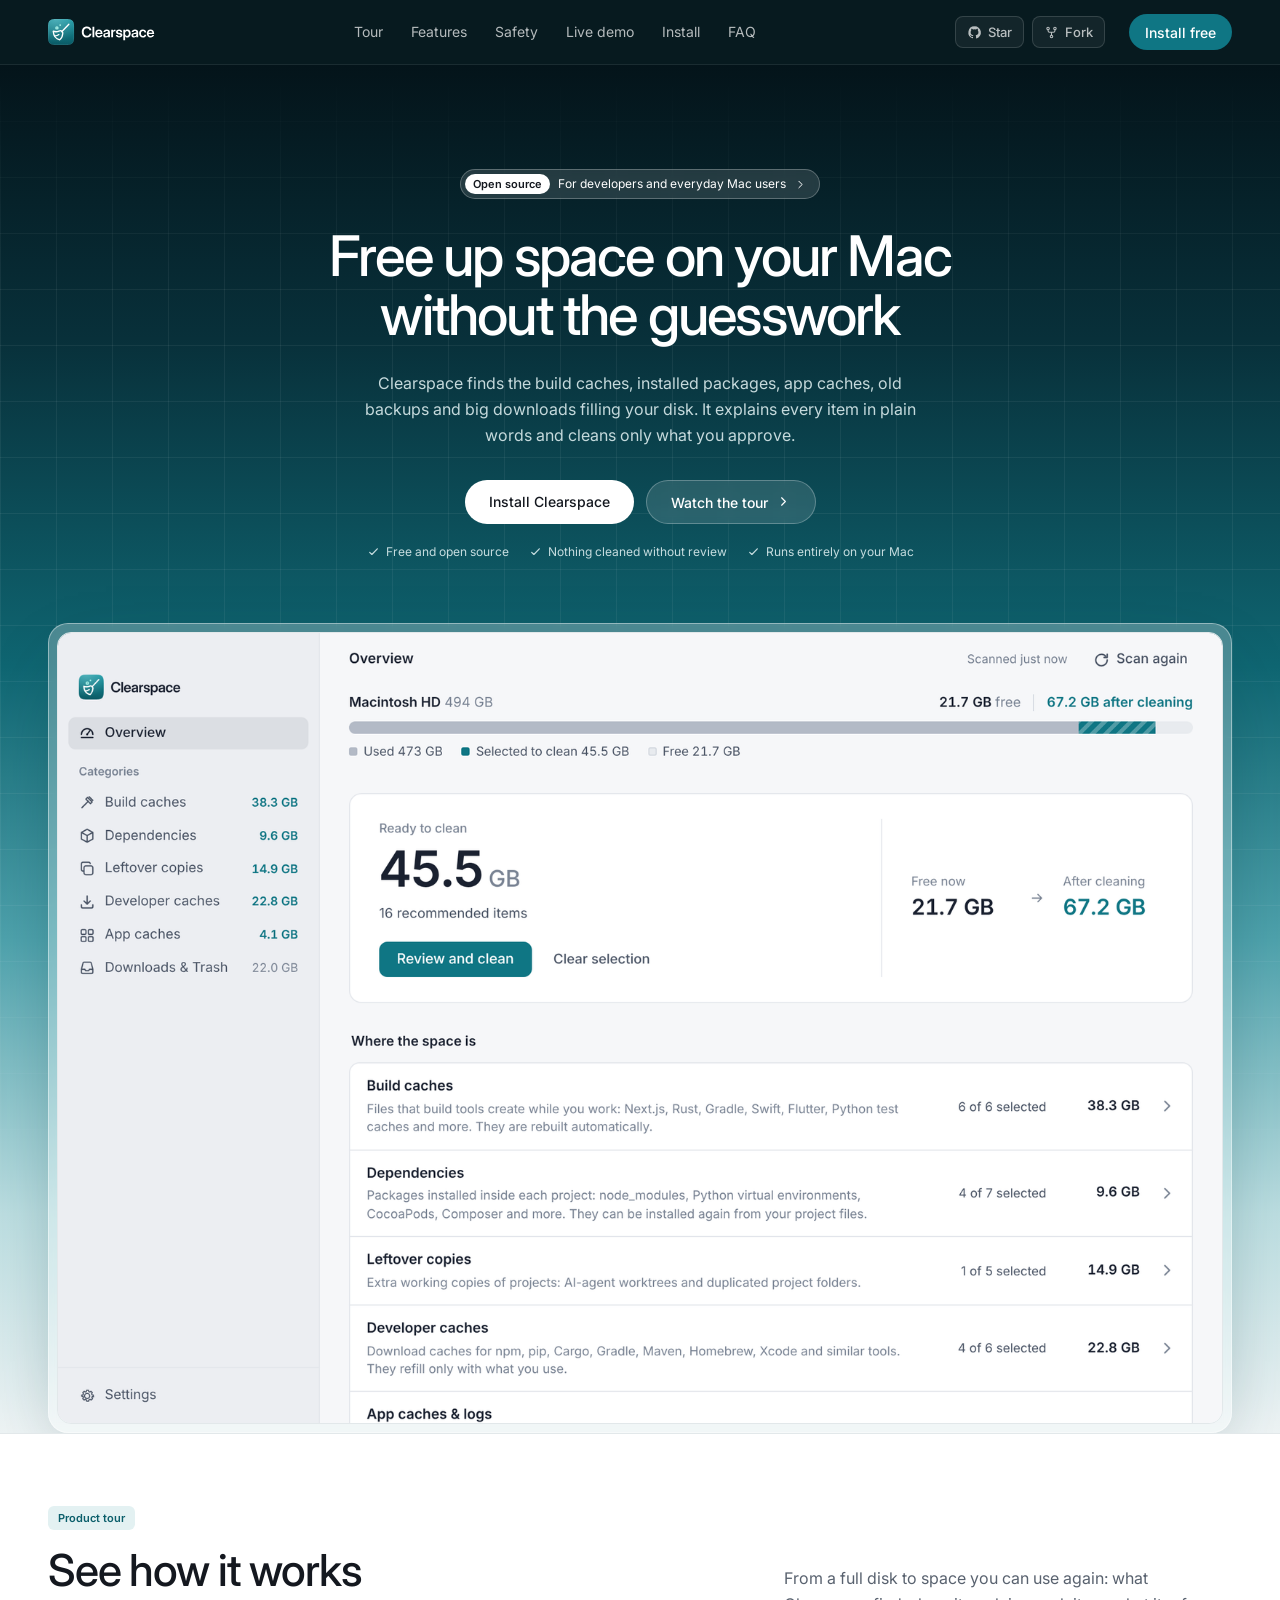
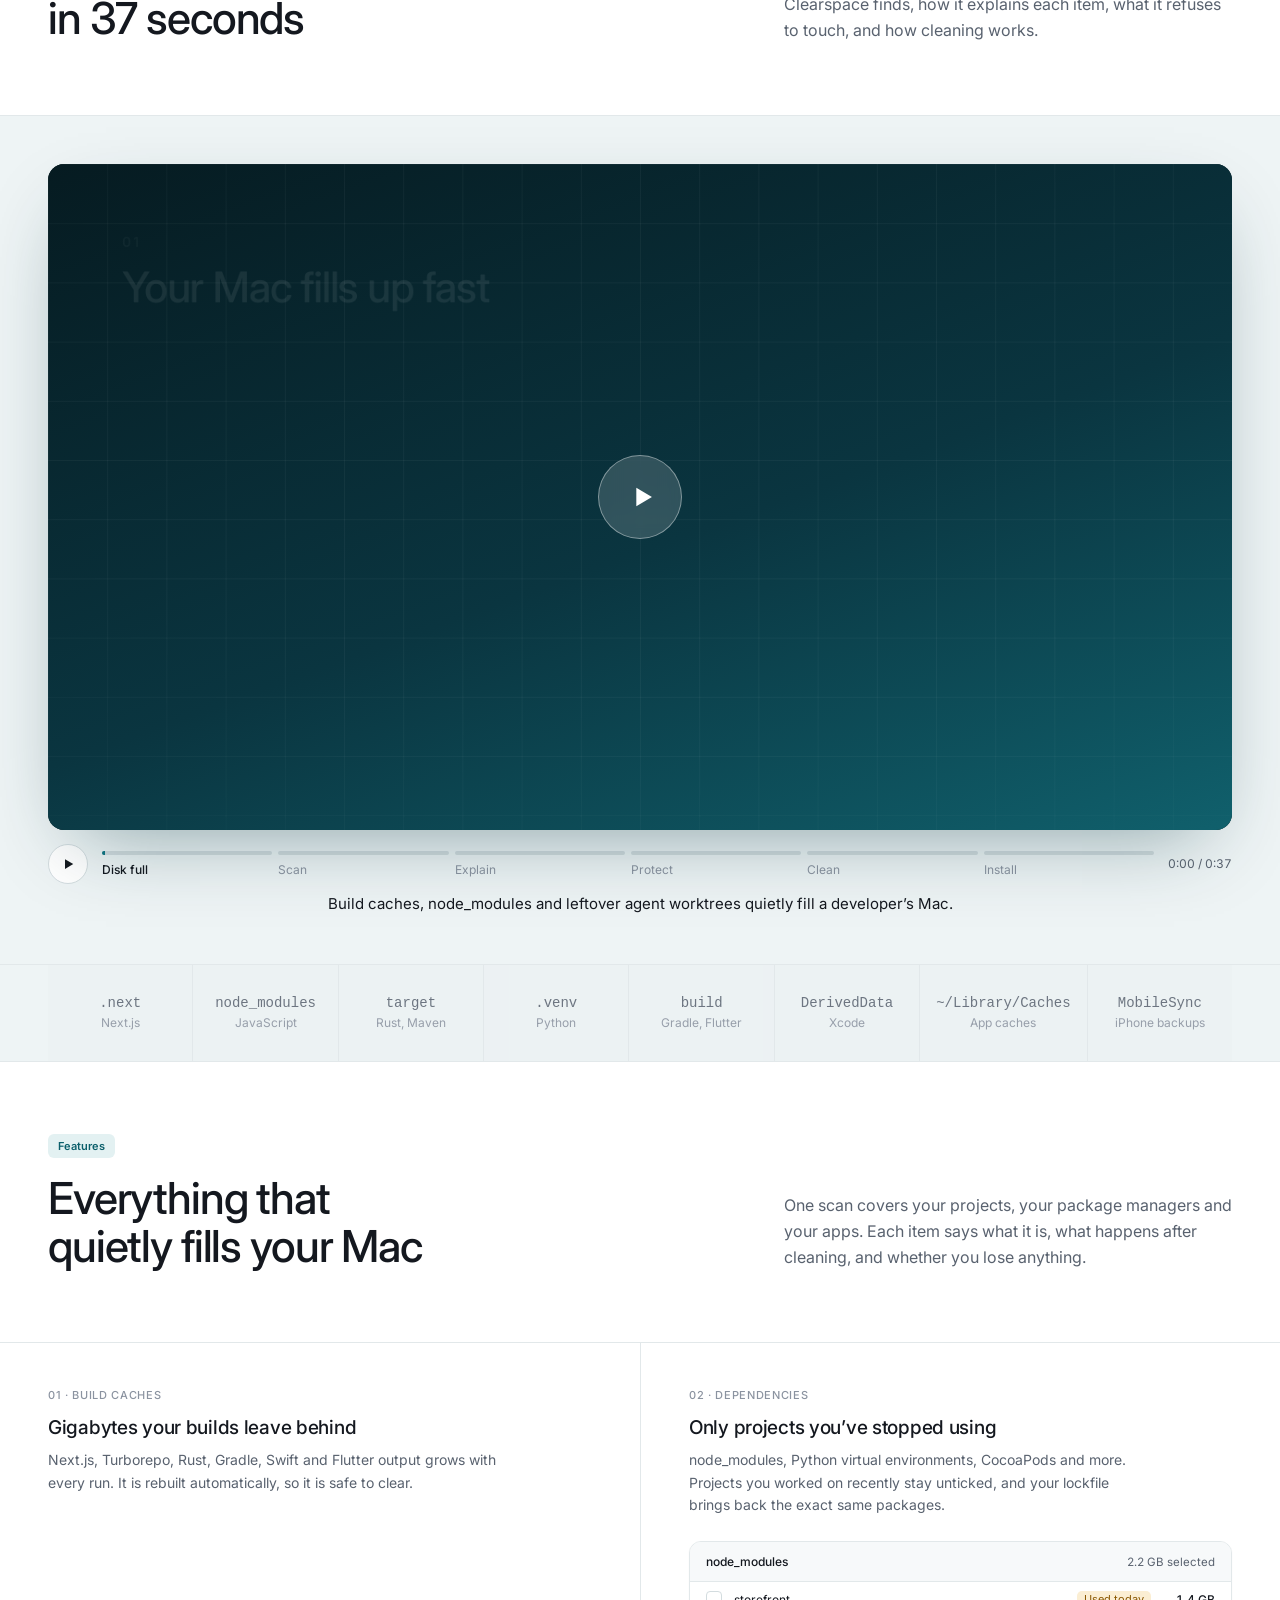
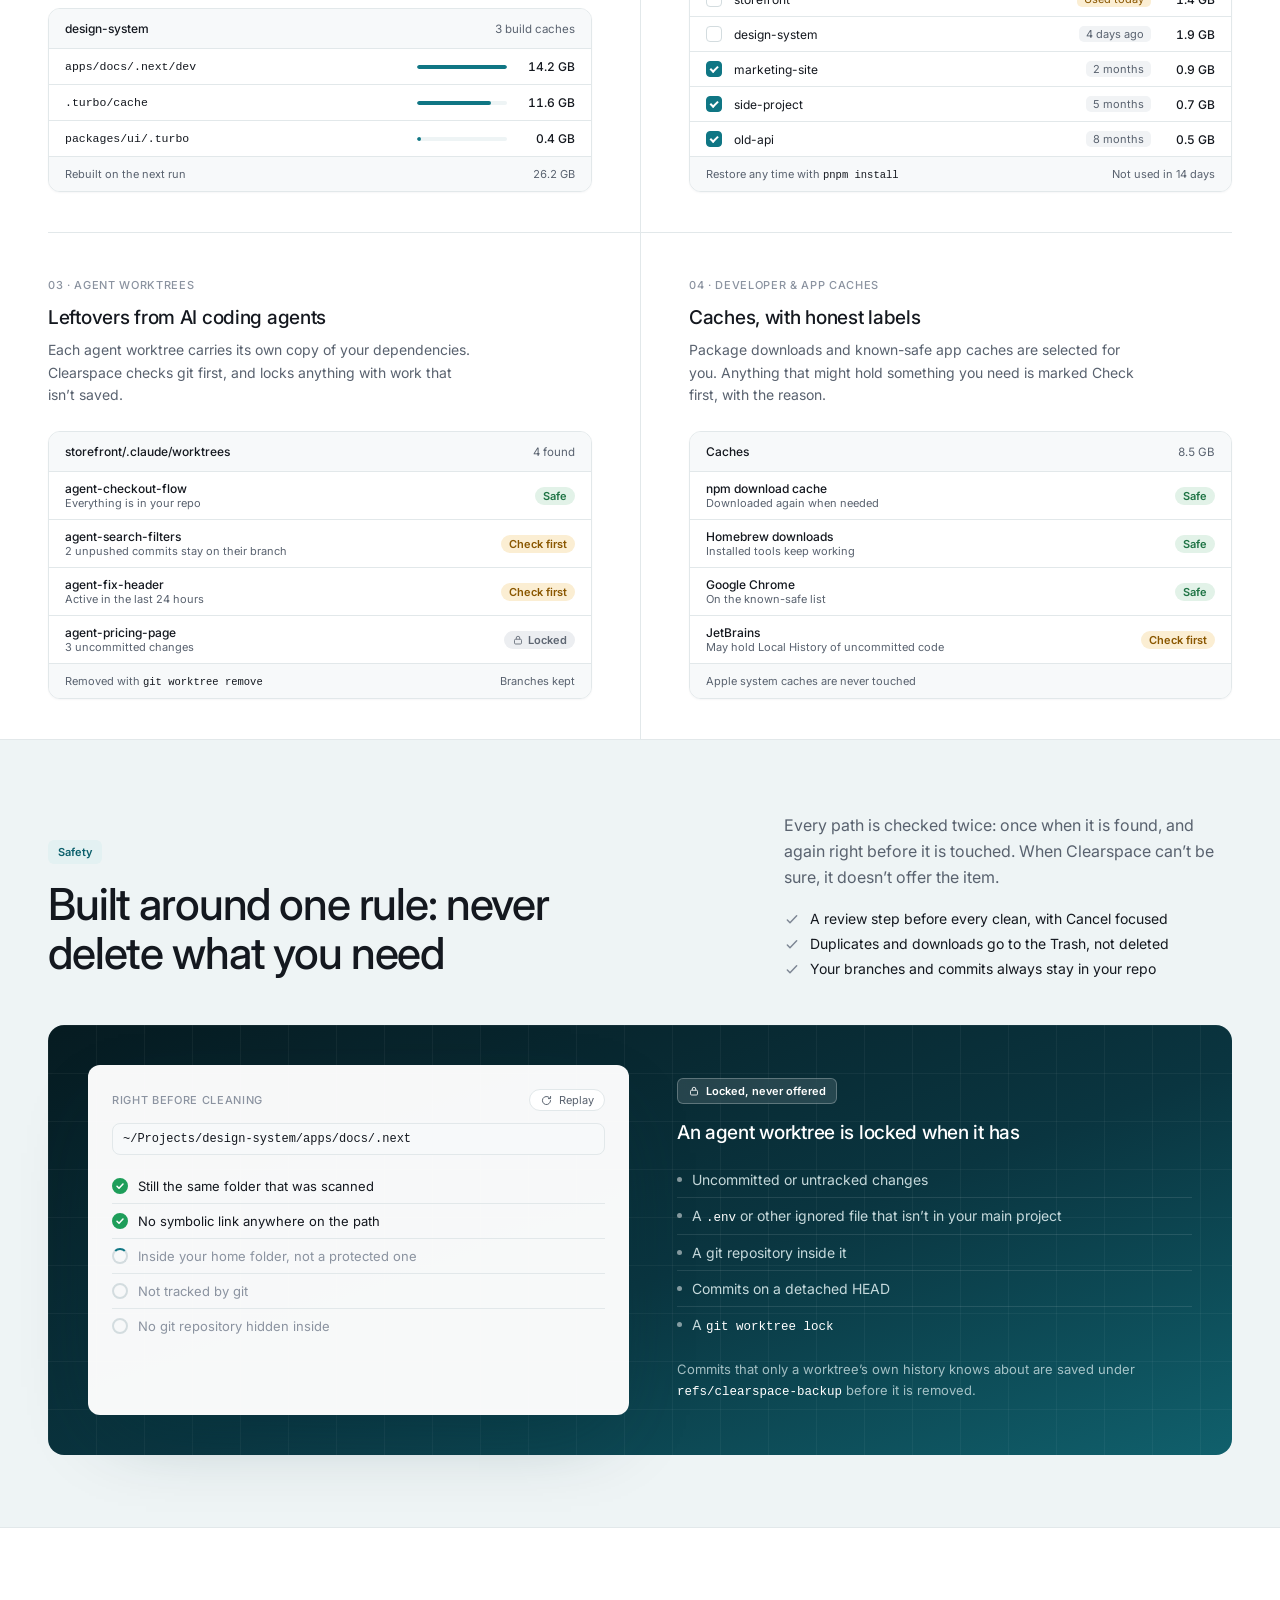
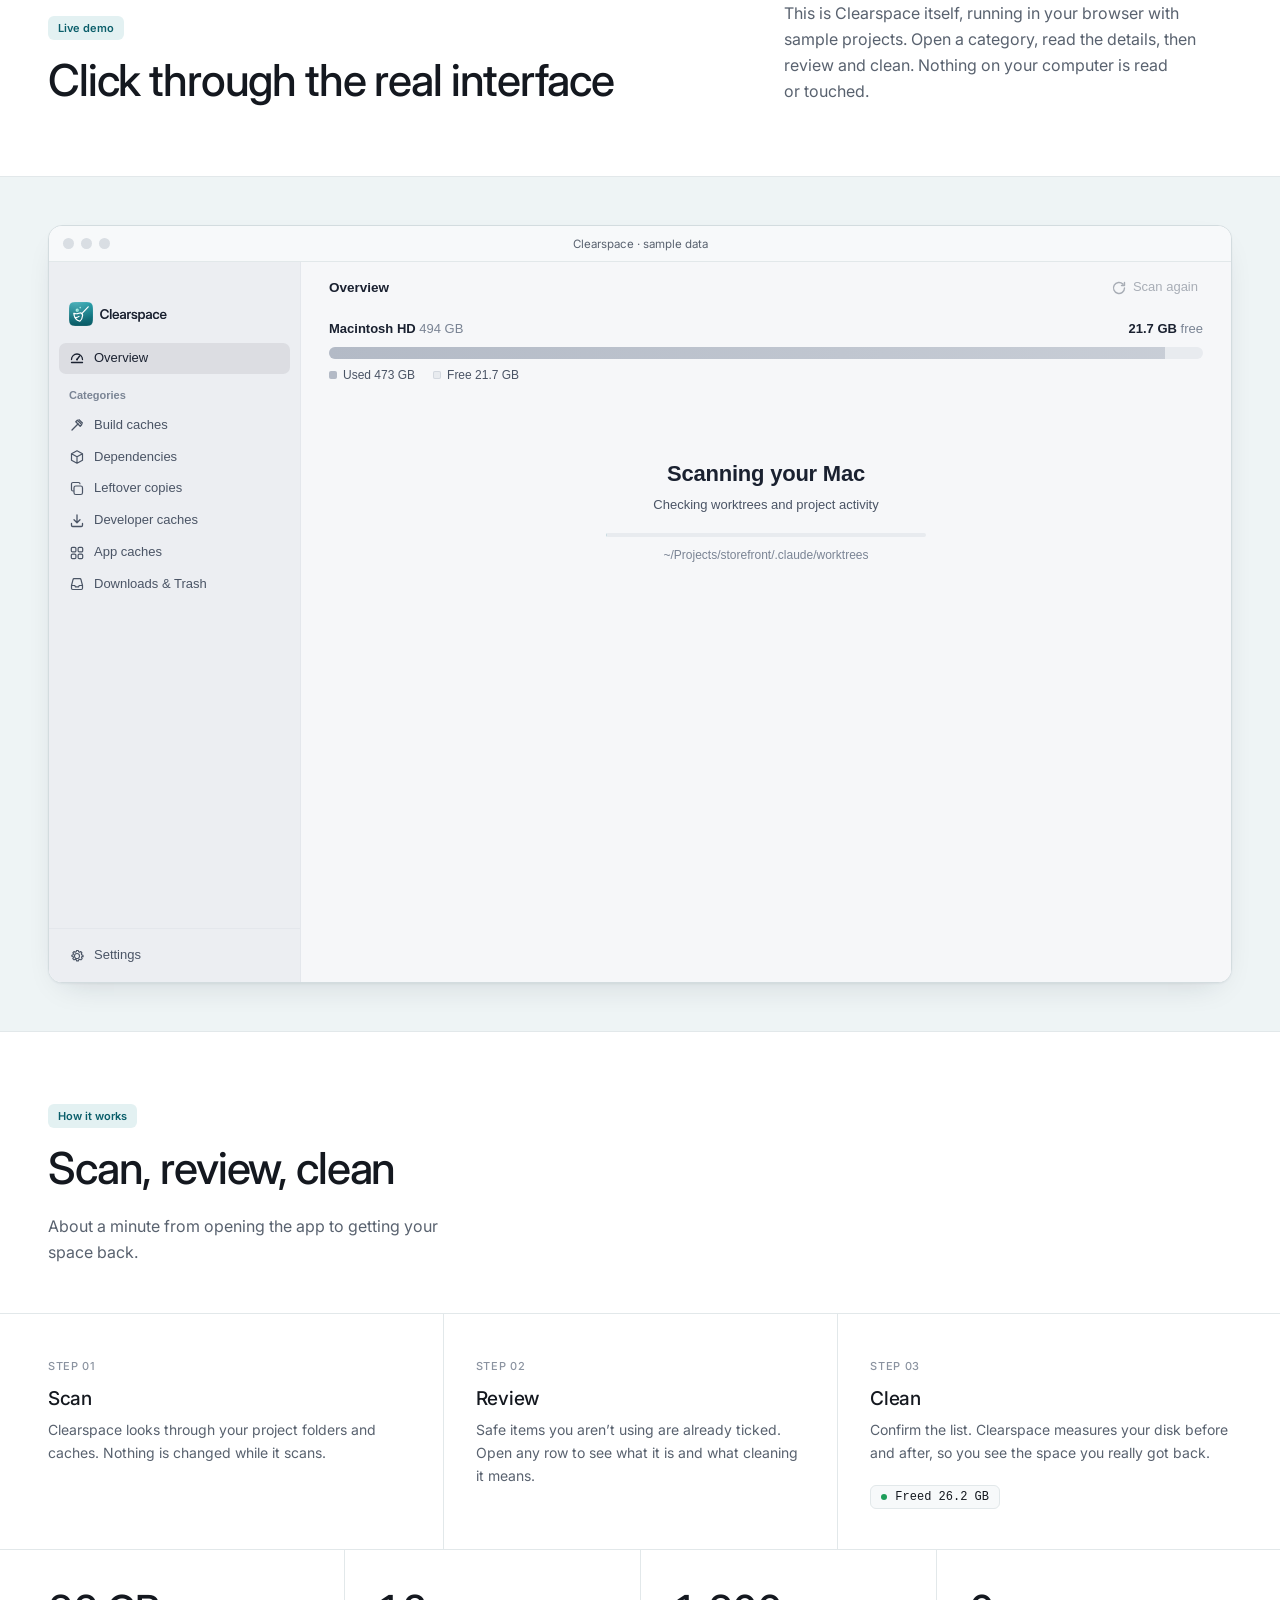
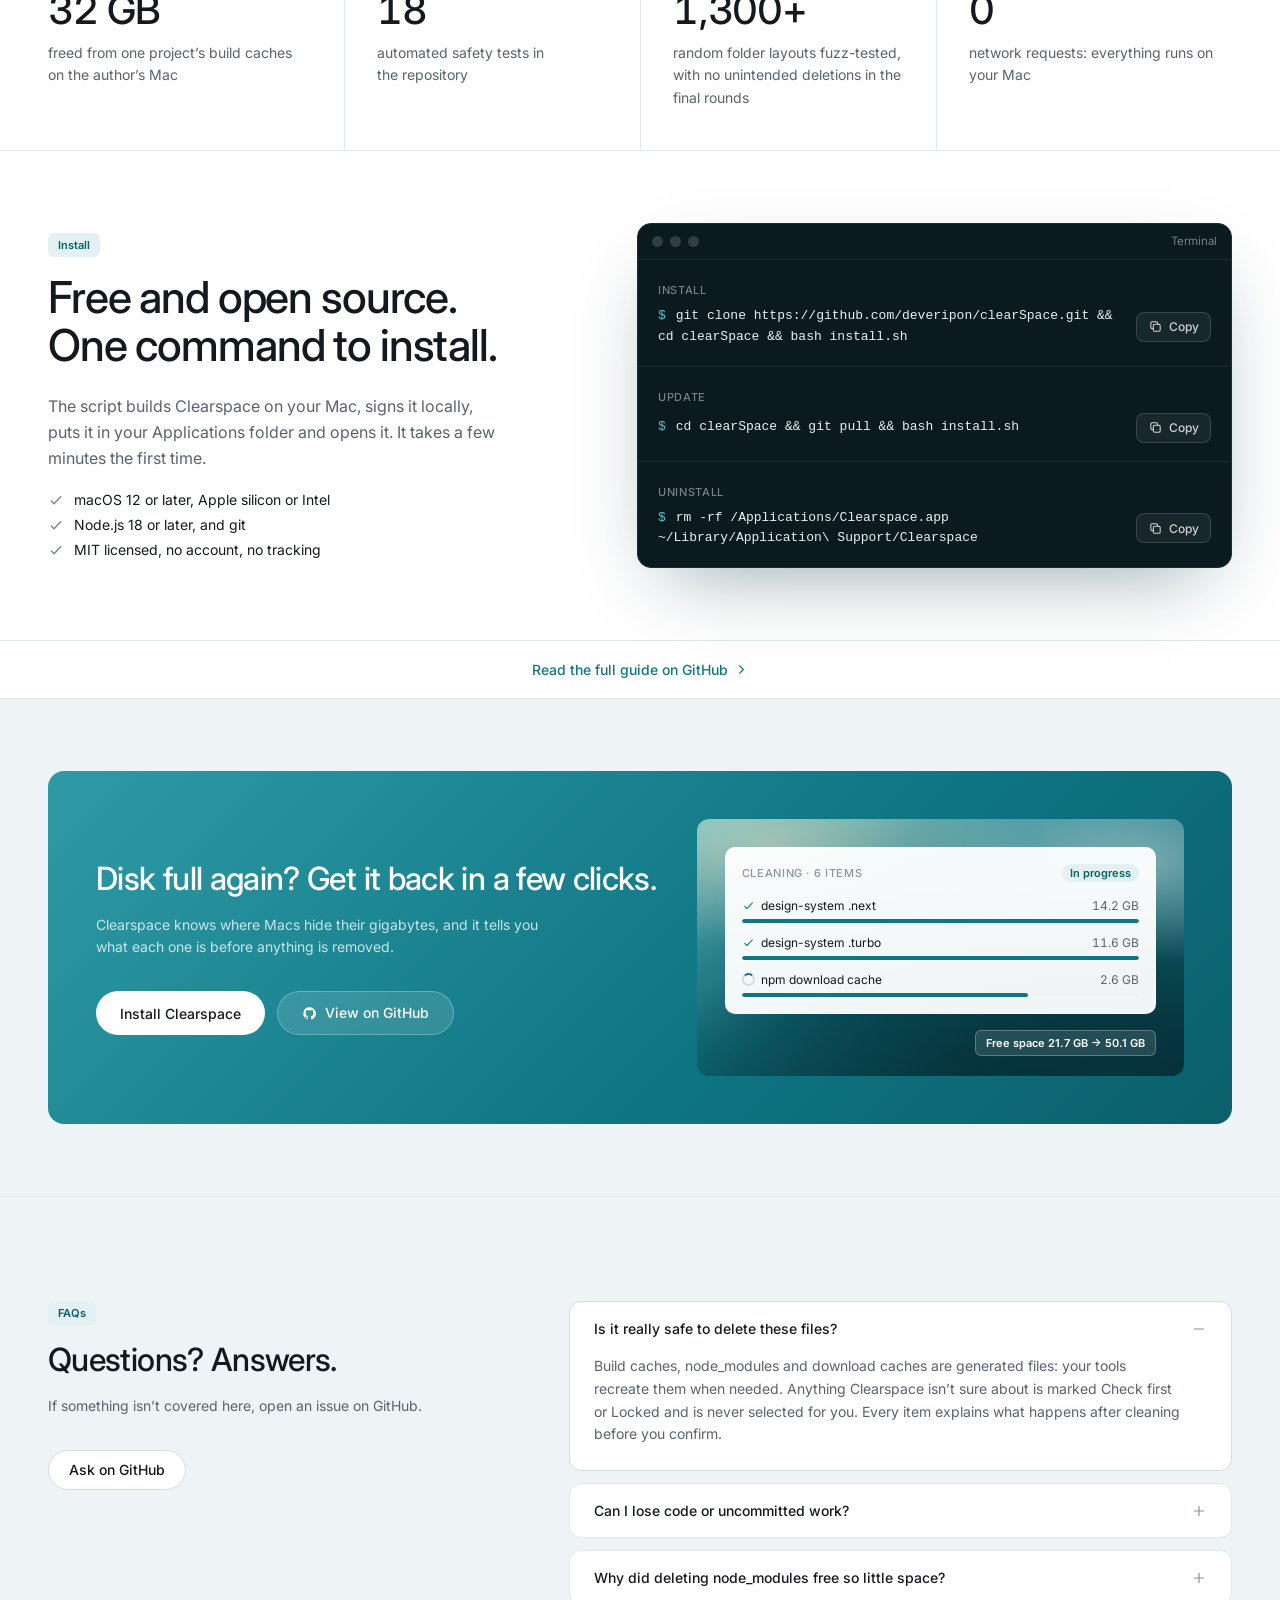
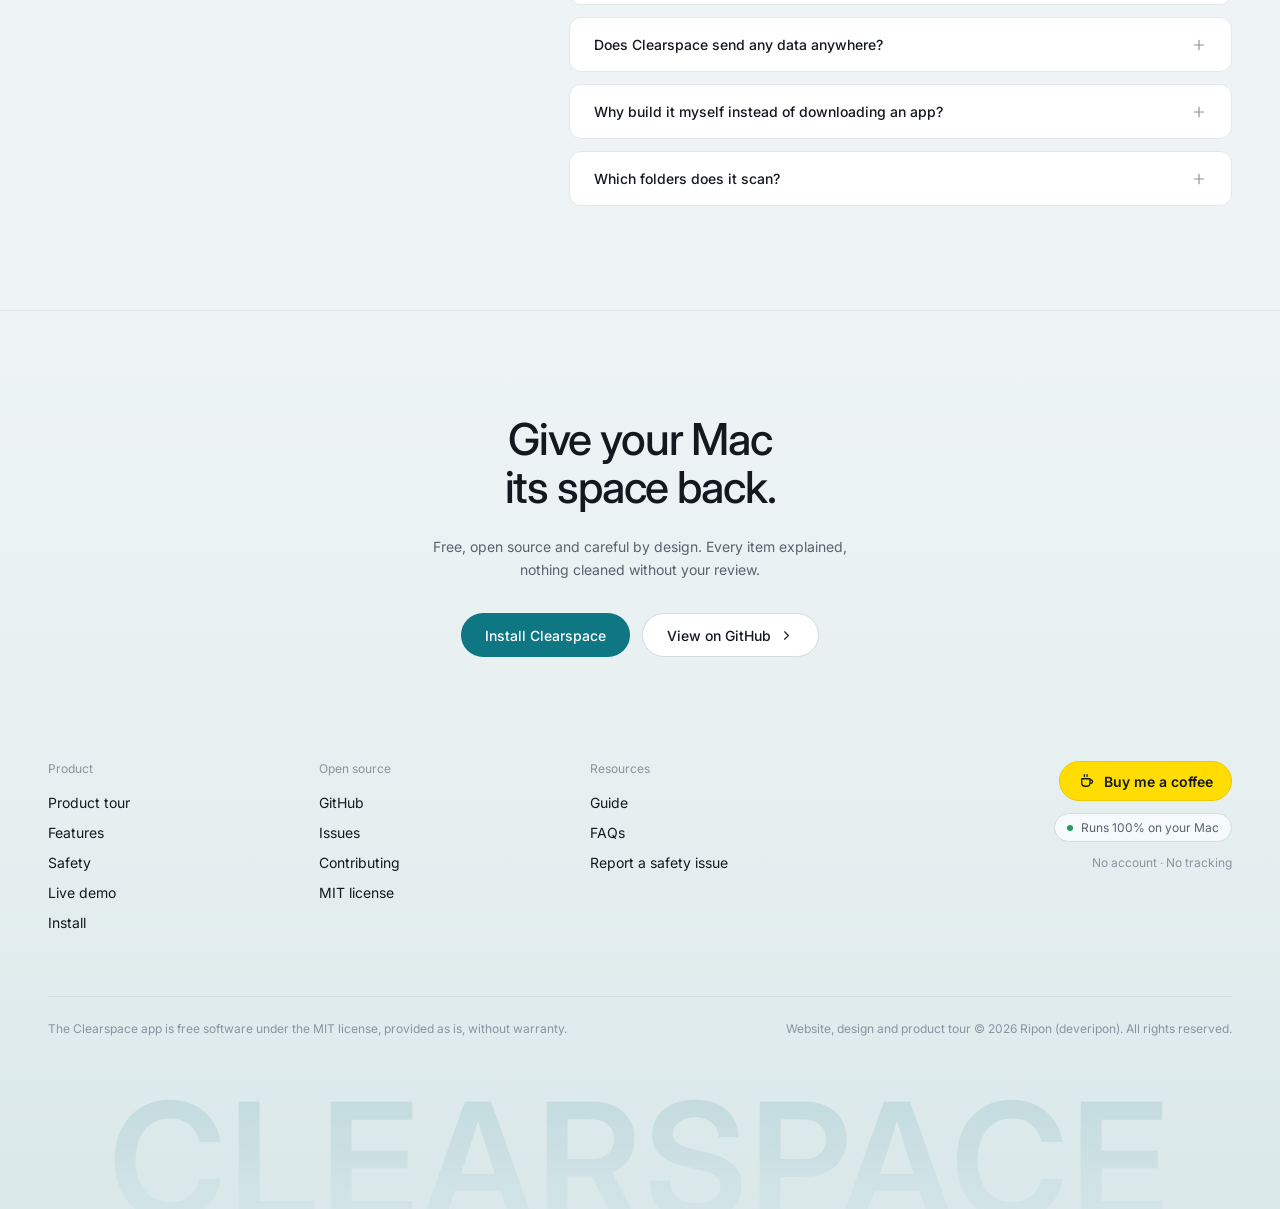
==== commit 3f195208: "Update index.html and add demo app.html - Enhanced meta description and Open Graph description for b" ====
--- a/index.html
+++ b/index.html
@@ -4,7 +4,7 @@
   <meta charset="utf-8">
   <meta name="viewport" content="width=device-width, initial-scale=1">
   <title>Clearspace: free up disk space on your Mac, safely</title>
-  <meta name="description" content="Clearspace finds build caches, node_modules, leftover AI-agent worktrees and app caches on your Mac, explains each one, and cleans only what you approve. Free and open source.">
+  <meta name="description" content="Clearspace finds what is filling your Mac: build caches and packages from any stack, app caches, old iPhone backups, big downloads and leftover AI-agent worktrees. It explains each one and cleans only what you approve. Free and open source.">
   <meta name="theme-color" content="#071a1f">
   <meta name="author" content="Ripon (deveripon)">
   <meta name="copyright" content="© 2026 Ripon (deveripon). All rights reserved.">
@@ -13,7 +13,7 @@
   <link rel="apple-touch-icon" href="assets/img/icon-180.png">
   <meta property="og:type" content="website">
   <meta property="og:title" content="Clearspace: free up disk space on your Mac, safely">
-  <meta property="og:description" content="Finds build caches, node_modules, agent worktrees and app caches. Explains every item. Cleans only what you approve. Free and open source.">
+  <meta property="og:description" content="Finds build caches, installed packages, app caches, old backups and big downloads on your Mac. Explains every item. Cleans only what you approve. Free and open source.">
   <meta property="og:image" content="assets/img/og.png">
   <meta name="twitter:card" content="summary_large_image">
   <link rel="preconnect" href="https://fonts.googleapis.com">
@@ -89,12 +89,12 @@
       <div class="mk-reveal" style="--y:16px">
         <a href="#safety" class="mk-pill-link">
           <span class="mk-pill-new">Open source</span>
-          Built for developers who use AI coding agents
+          For developers and everyday Mac users
           <svg class="ic ic-13" aria-hidden="true"><use href="#i-arrow"/></svg>
         </a>
       </div>
       <h1 class="mk-reveal t-hero" style="--d:50ms">Free up space on your Mac<br class="br-sm"> without the guesswork</h1>
-      <p class="mk-reveal mk-hero-copy" style="--d:150ms">Clearspace finds the build caches, node_modules, leftover agent worktrees and app caches filling your disk. It explains every item in plain words and cleans only what you approve.</p>
+      <p class="mk-reveal mk-hero-copy" style="--d:150ms">Clearspace finds the build caches, installed packages, app caches, old backups and big downloads filling your disk. It explains every item in plain words and cleans only what you approve.</p>
       <div class="mk-reveal mk-actions" style="--d:250ms">
         <a href="#install" class="mk-btn mk-btn-white">Install Clearspace</a>
         <a href="#tour" class="mk-btn mk-btn-ghost">Watch the tour <svg class="ic ic-15" aria-hidden="true"><use href="#i-arrow"/></svg></a>
@@ -107,10 +107,9 @@
     </div>
     <div class="mk-reveal mk-hero-shot" style="--d:400ms;--y:40px">
       <div class="mk-glass">
-        <img src="assets/img/app-overview.png" width="1600" height="1086" alt="Clearspace after a scan: a disk bar shows 23.3 GB selected to clean, above a grid of categories such as build caches, node_modules and leftover copies, each with its size.">
-      </div>
-    </div>
-    <p class="mk-hero-foot">For Macs that run Node.js, Next.js, Turborepo and AI coding agents</p>
+        <img src="assets/img/app-overview.png" width="1600" height="1086" alt="Clearspace after a scan: a disk bar shows 23.3 GB selected to clean, above a list of categories such as build caches, dependencies and leftover copies, each with its size.">
+      </div>
+    </div>
   </section>
 
   <!-- ============================================================= Tour -->
@@ -251,11 +250,13 @@
   <section aria-label="What Clearspace finds" class="mk-strip">
     <ul>
       <li><code>.next</code><span>Next.js</span></li>
-      <li><code>.turbo</code><span>Turborepo</span></li>
-      <li><code>node_modules</code><span>npm, pnpm, Yarn, Bun</span></li>
-      <li><code>.claude/worktrees</code><span>Agent worktrees</span></li>
-      <li><code>~/.npm</code><span>Package caches</span></li>
+      <li><code>node_modules</code><span>JavaScript</span></li>
+      <li><code>target</code><span>Rust, Maven</span></li>
+      <li><code>.venv</code><span>Python</span></li>
+      <li><code>build</code><span>Gradle, Flutter</span></li>
+      <li><code>DerivedData</code><span>Xcode</span></li>
       <li><code>~/Library/Caches</code><span>App caches</span></li>
+      <li><code>MobileSync</code><span>iPhone backups</span></li>
     </ul>
   </section>
 
@@ -264,7 +265,7 @@
     <div class="mk-split mk-pad">
       <div class="mk-reveal">
         <span class="mk-chip">Features</span>
-        <h2 class="t-display mt-4">Everything that quietly fills a developer’s disk</h2>
+        <h2 class="t-display mt-4">Everything that quietly fills your Mac</h2>
       </div>
       <p class="mk-reveal mk-lede mk-split-right" style="--d:100ms">One scan covers your projects, your package managers and your apps. Each item says what it is, what happens after cleaning, and whether you lose anything.</p>
     </div>
@@ -275,7 +276,7 @@
         <div class="mk-tile-head">
           <span class="mk-mono">01 · Build caches</span>
           <h3 class="t-tile">Gigabytes your builds leave behind</h3>
-          <p class="mk-body">Next.js dev caches and Turborepo caches grow with every run. They are rebuilt automatically, so they are always safe to clear.</p>
+          <p class="mk-body">Next.js, Turborepo, Rust, Gradle, Swift and Flutter output grows with every run. It is rebuilt automatically, so it is safe to clear.</p>
         </div>
         <div class="mk-tile-body">
           <div class="mk-panel">
@@ -293,9 +294,9 @@
       <!-- 02 -->
       <article class="mk-tile">
         <div class="mk-tile-head">
-          <span class="mk-mono">02 · node_modules</span>
+          <span class="mk-mono">02 · Dependencies</span>
           <h3 class="t-tile">Only projects you’ve stopped using</h3>
-          <p class="mk-body">Projects you worked on recently stay unticked. Your lockfile brings back the exact same packages whenever you return.</p>
+          <p class="mk-body">node_modules, Python virtual environments, CocoaPods and more. Projects you worked on recently stay unticked, and your lockfile brings back the exact same packages.</p>
         </div>
         <div class="mk-tile-body">
           <div class="mk-panel" data-nm>
@@ -421,10 +422,10 @@
     <div class="mk-reveal mk-demo-wrap" style="--y:32px">
       <div class="mk-window">
         <div class="mk-window-bar" aria-hidden="true"><i></i><i></i><i></i><span>Clearspace · sample data</span></div>
-        <iframe class="mk-demo-frame" title="Clearspace interactive demo with sample data" data-src="demo/index.html" loading="lazy"></iframe>
+        <iframe class="mk-demo-frame" title="Clearspace interactive demo with sample data" data-src="demo/app.html" loading="lazy"></iframe>
         <img class="mk-demo-fallback" src="assets/img/app-review.png" width="1600" height="1086" alt="The review step: a sheet lists every item that will be cleaned, grouped by how it is cleaned, with Cancel and Clean buttons.">
       </div>
-      <p class="mk-demo-note">The live demo needs a wider screen. <a href="demo/index.html">Open it full screen</a></p>
+      <p class="mk-demo-note">The live demo needs a wider screen. <a href="demo/app.html">Open it full screen</a></p>
     </div>
   </section>
 
@@ -513,7 +514,7 @@
     <div class="mk-reveal mk-cta">
       <div>
         <h2 class="t-title on-dark">Disk full again? Get it back in a few clicks.</h2>
-        <p class="mk-cta-copy">Clearspace knows where developer Macs hide their gigabytes, and it tells you what each one is before anything is removed.</p>
+        <p class="mk-cta-copy">Clearspace knows where Macs hide their gigabytes, and it tells you what each one is before anything is removed.</p>
         <div class="mk-actions mk-actions-left">
           <a href="#install" class="mk-btn mk-btn-white">Install Clearspace</a>
           <a href="https://github.com/deveripon/clearSpace" class="mk-btn mk-btn-ghost"><svg class="ic ic-15" aria-hidden="true"><use href="#i-github"/></svg>View on GitHub</a>
--- a/assets/css/site.css
+++ b/assets/css/site.css
@@ -231,8 +231,8 @@
 /* ---- Strip --------------------------------------------------------------- */
 .mk-strip { border-top: 1px solid var(--mk-line); background: var(--mk-canvas); }
 .mk-strip ul { display: grid; grid-template-columns: repeat(2, 1fr); gap: 1px; background: var(--mk-line); }
-@media (min-width: 640px) { .mk-strip ul { grid-template-columns: repeat(3, 1fr); } }
-@media (min-width: 1024px) { .mk-strip ul { grid-template-columns: repeat(6, 1fr); } }
+@media (min-width: 640px) { .mk-strip ul { grid-template-columns: repeat(4, 1fr); } }
+@media (min-width: 1024px) { .mk-strip ul { grid-template-columns: repeat(8, 1fr); } }
 .mk-strip li {
   background: var(--mk-canvas); height: 96px; padding: 0 16px;
   display: flex; flex-direction: column; align-items: center; justify-content: center; gap: 4px; text-align: center;
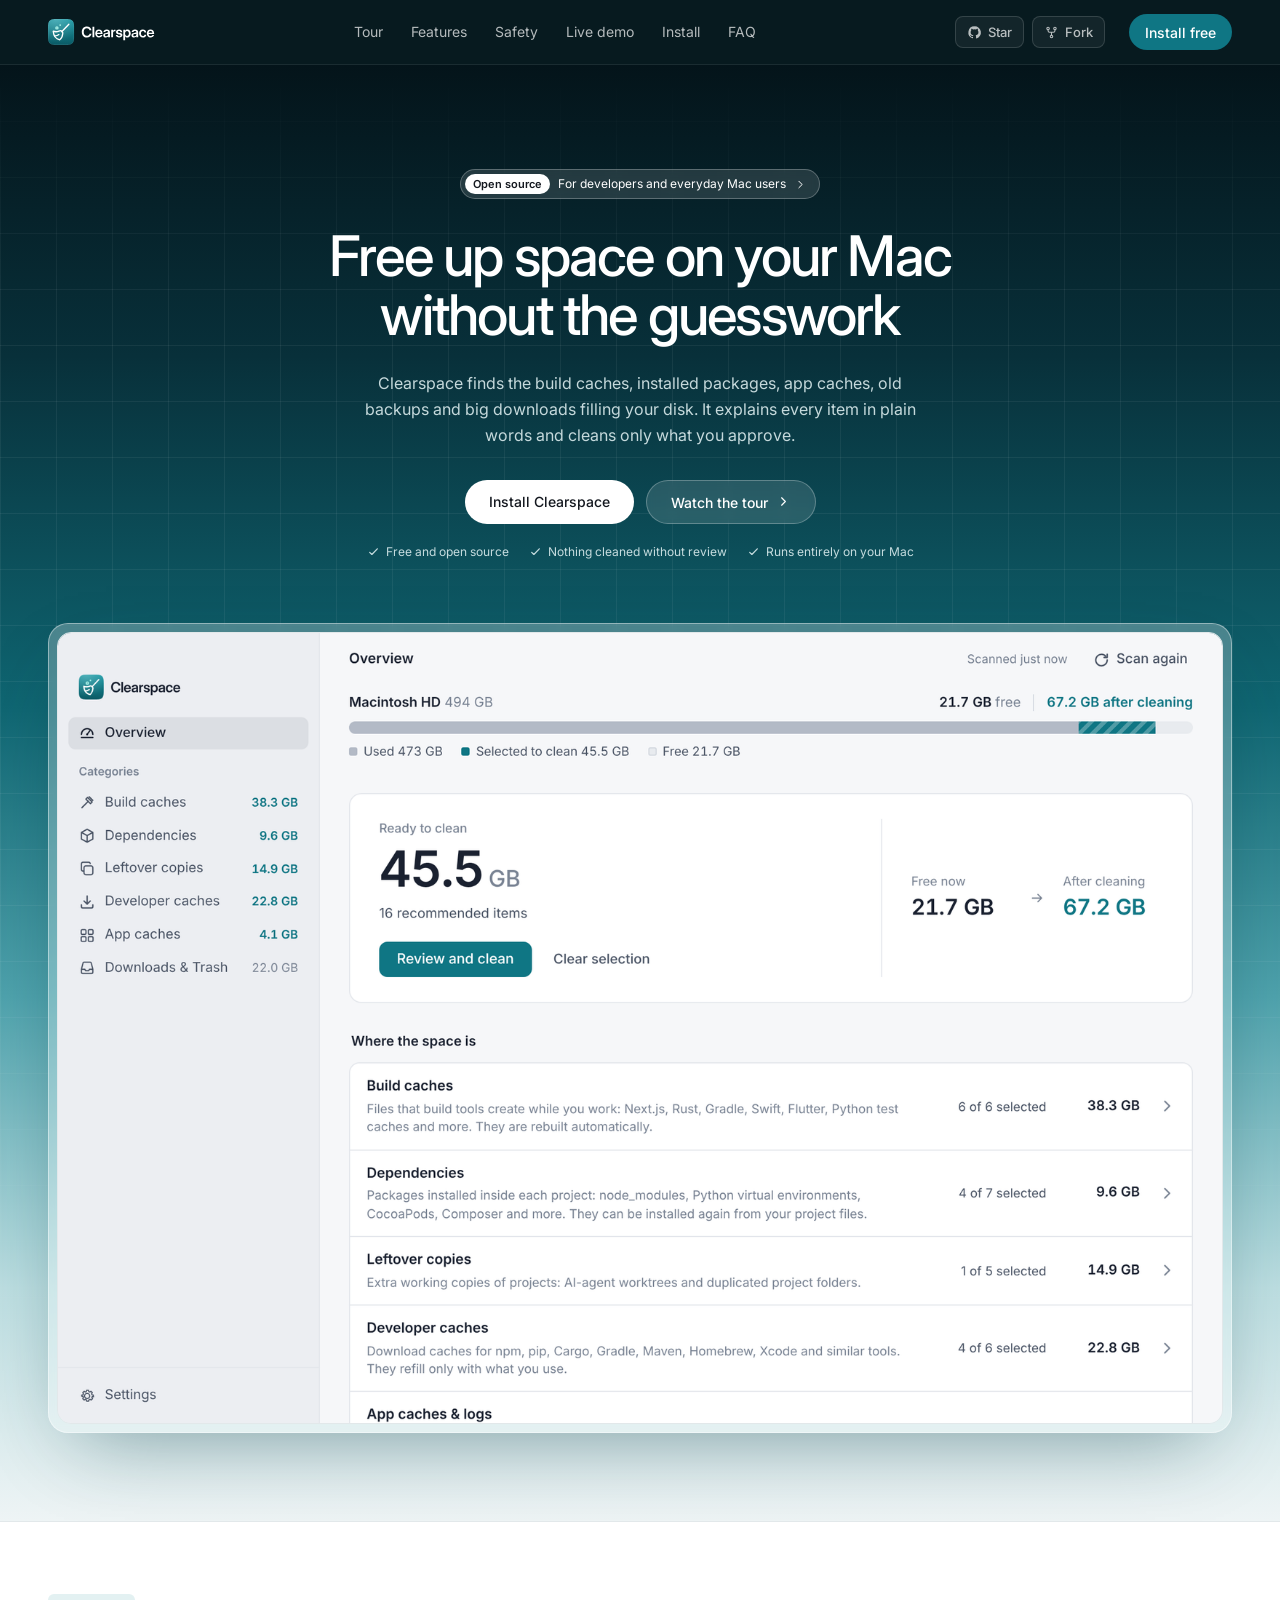
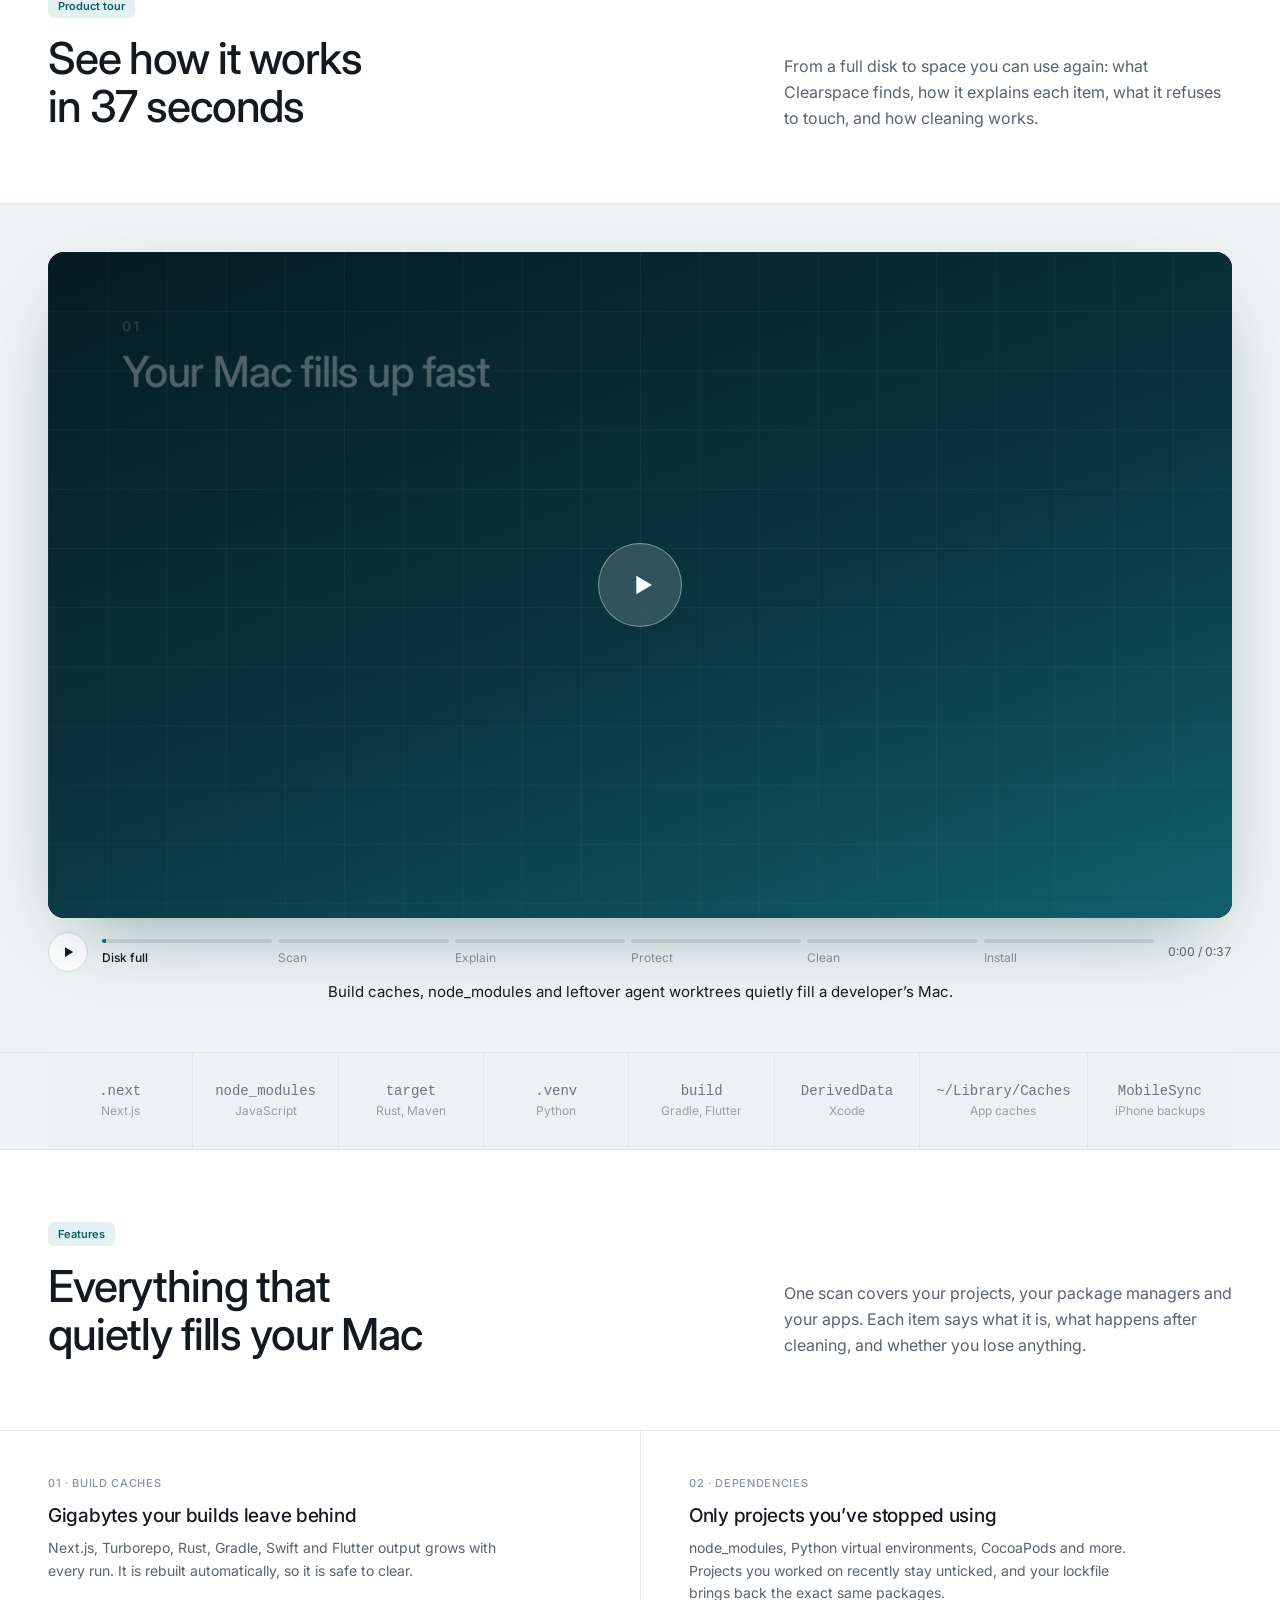
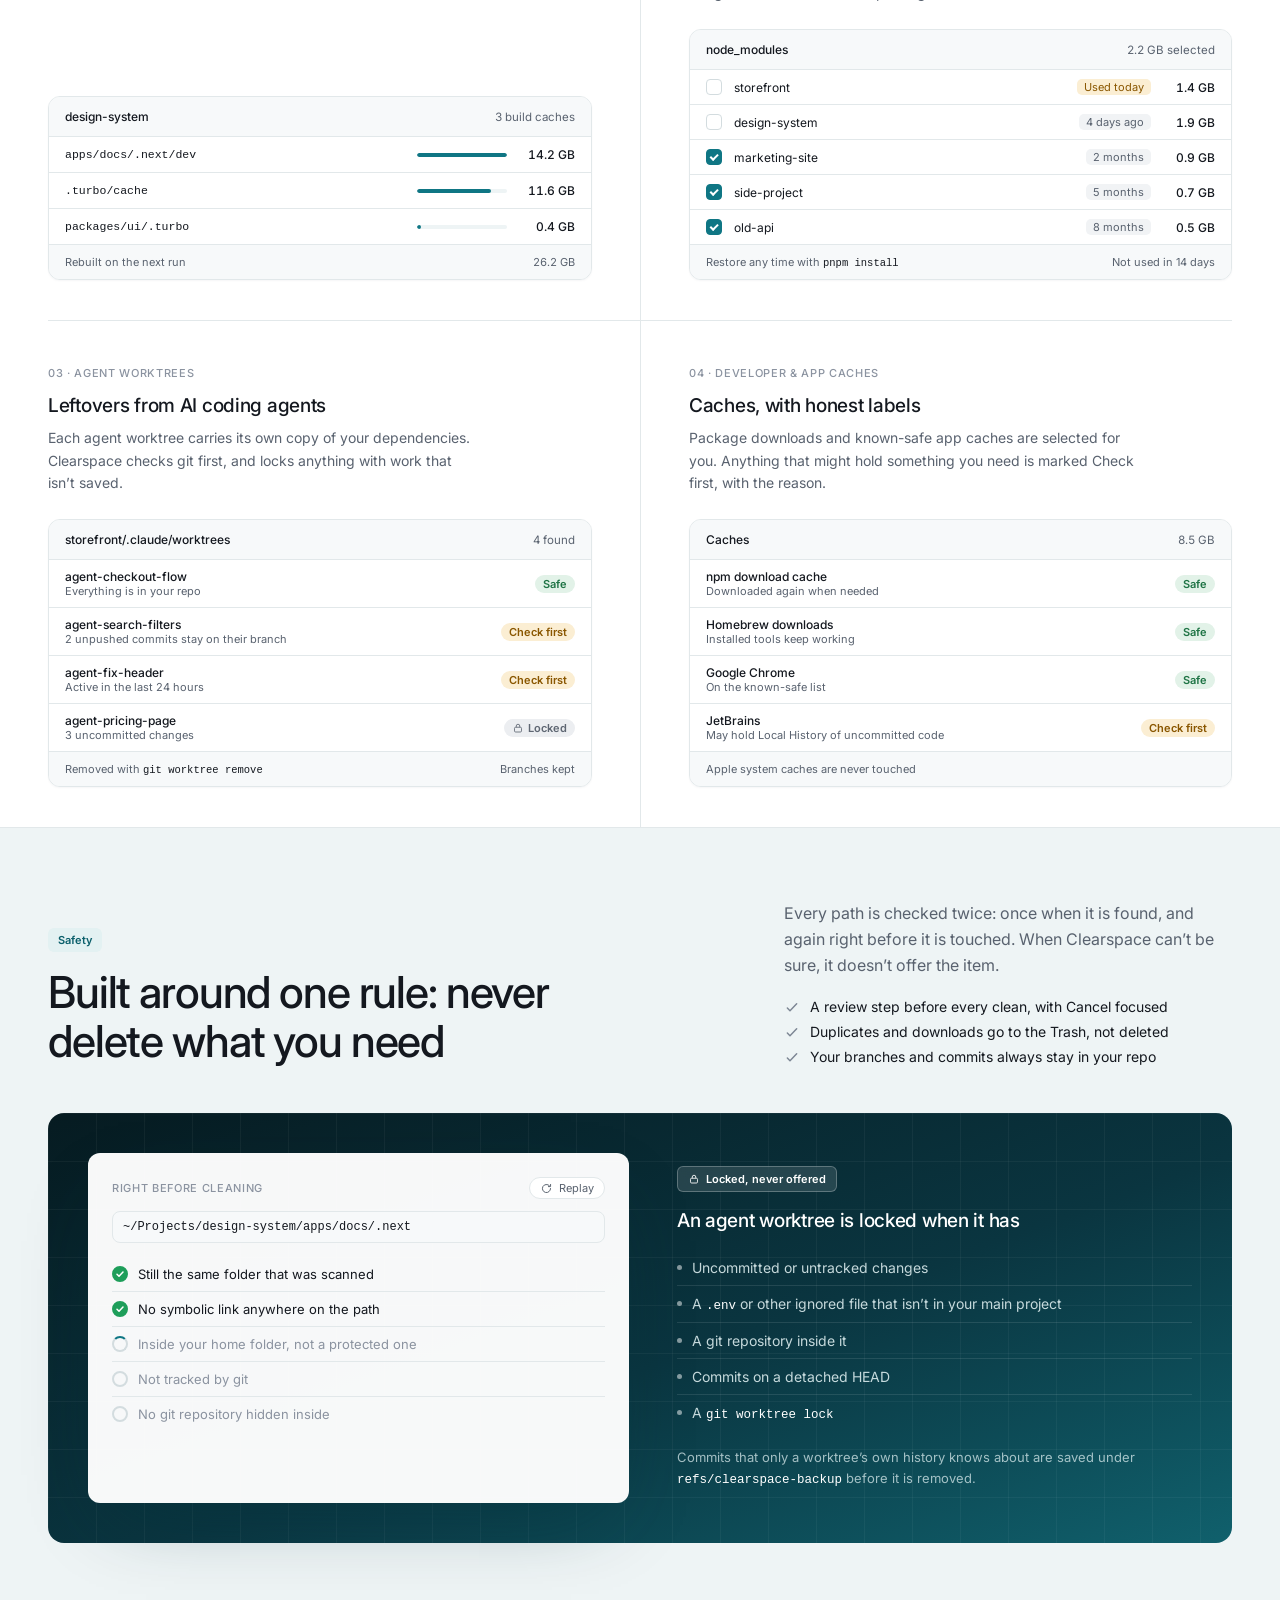
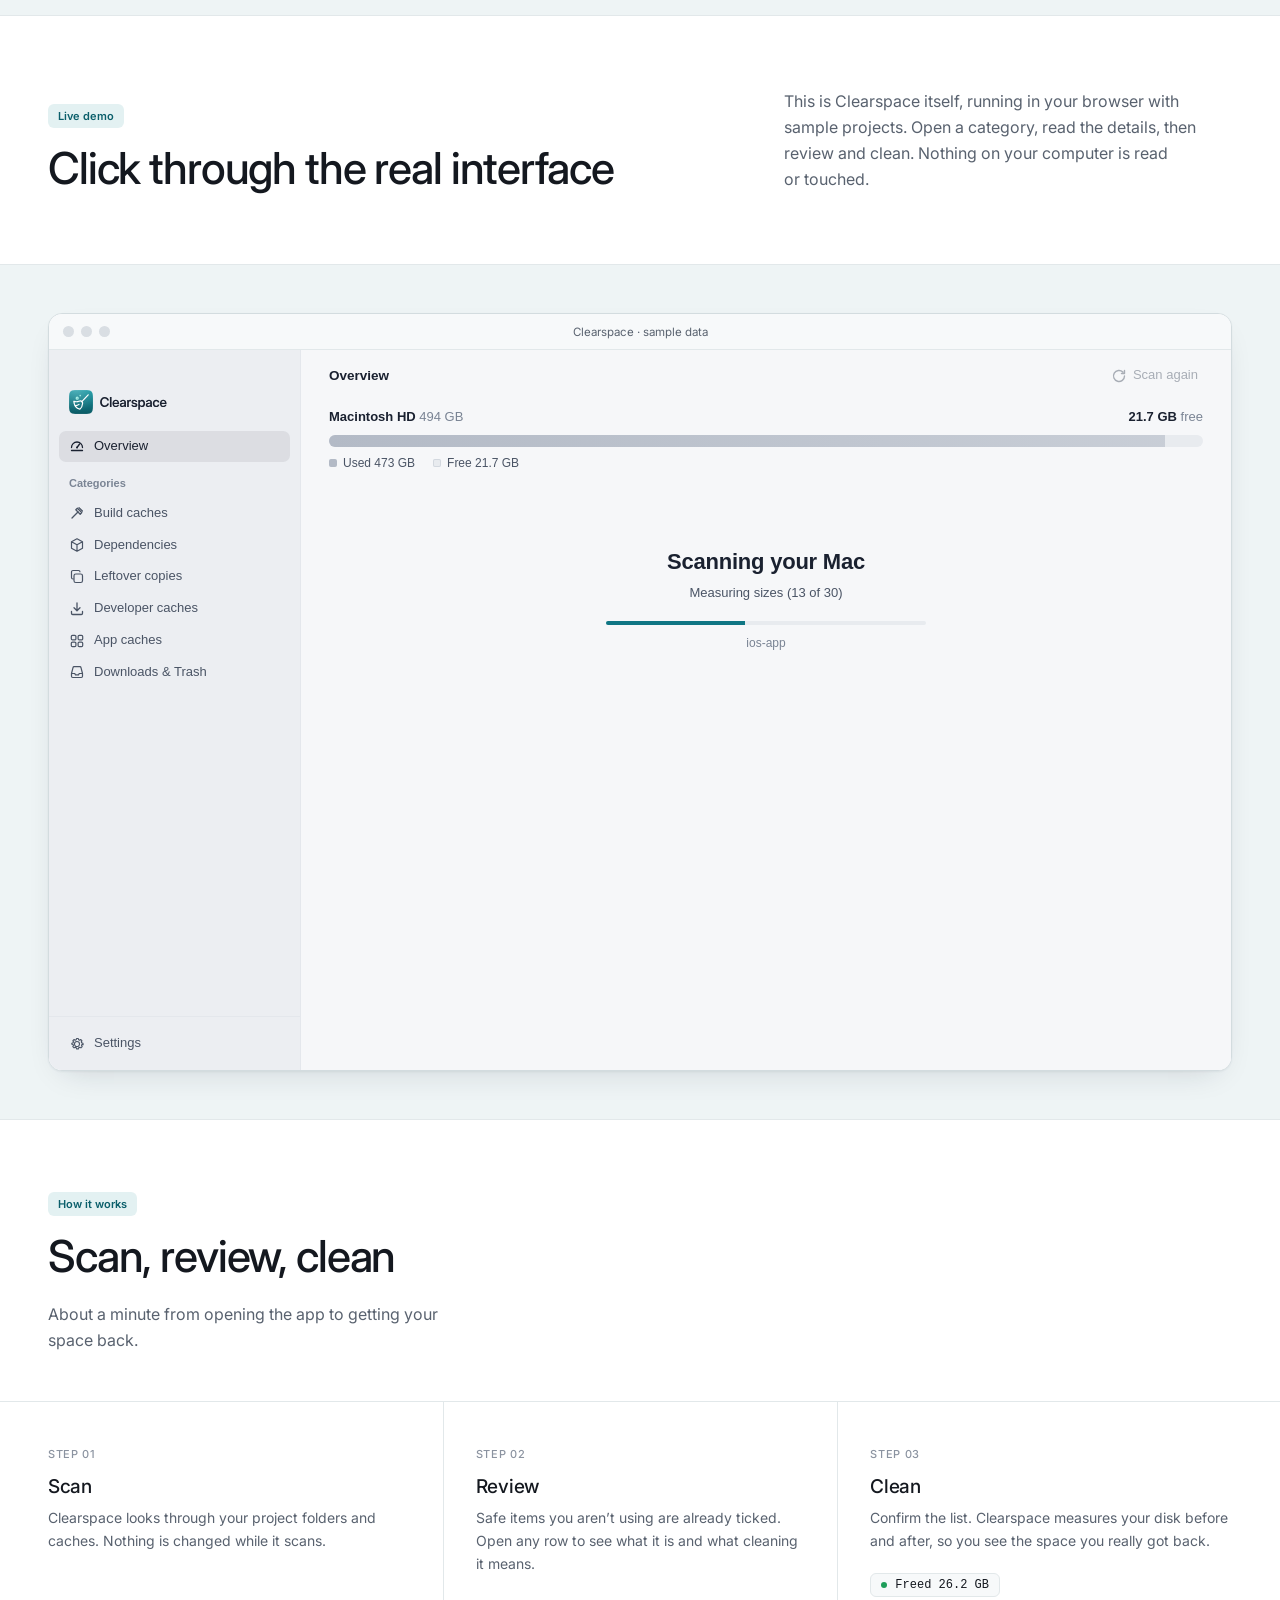
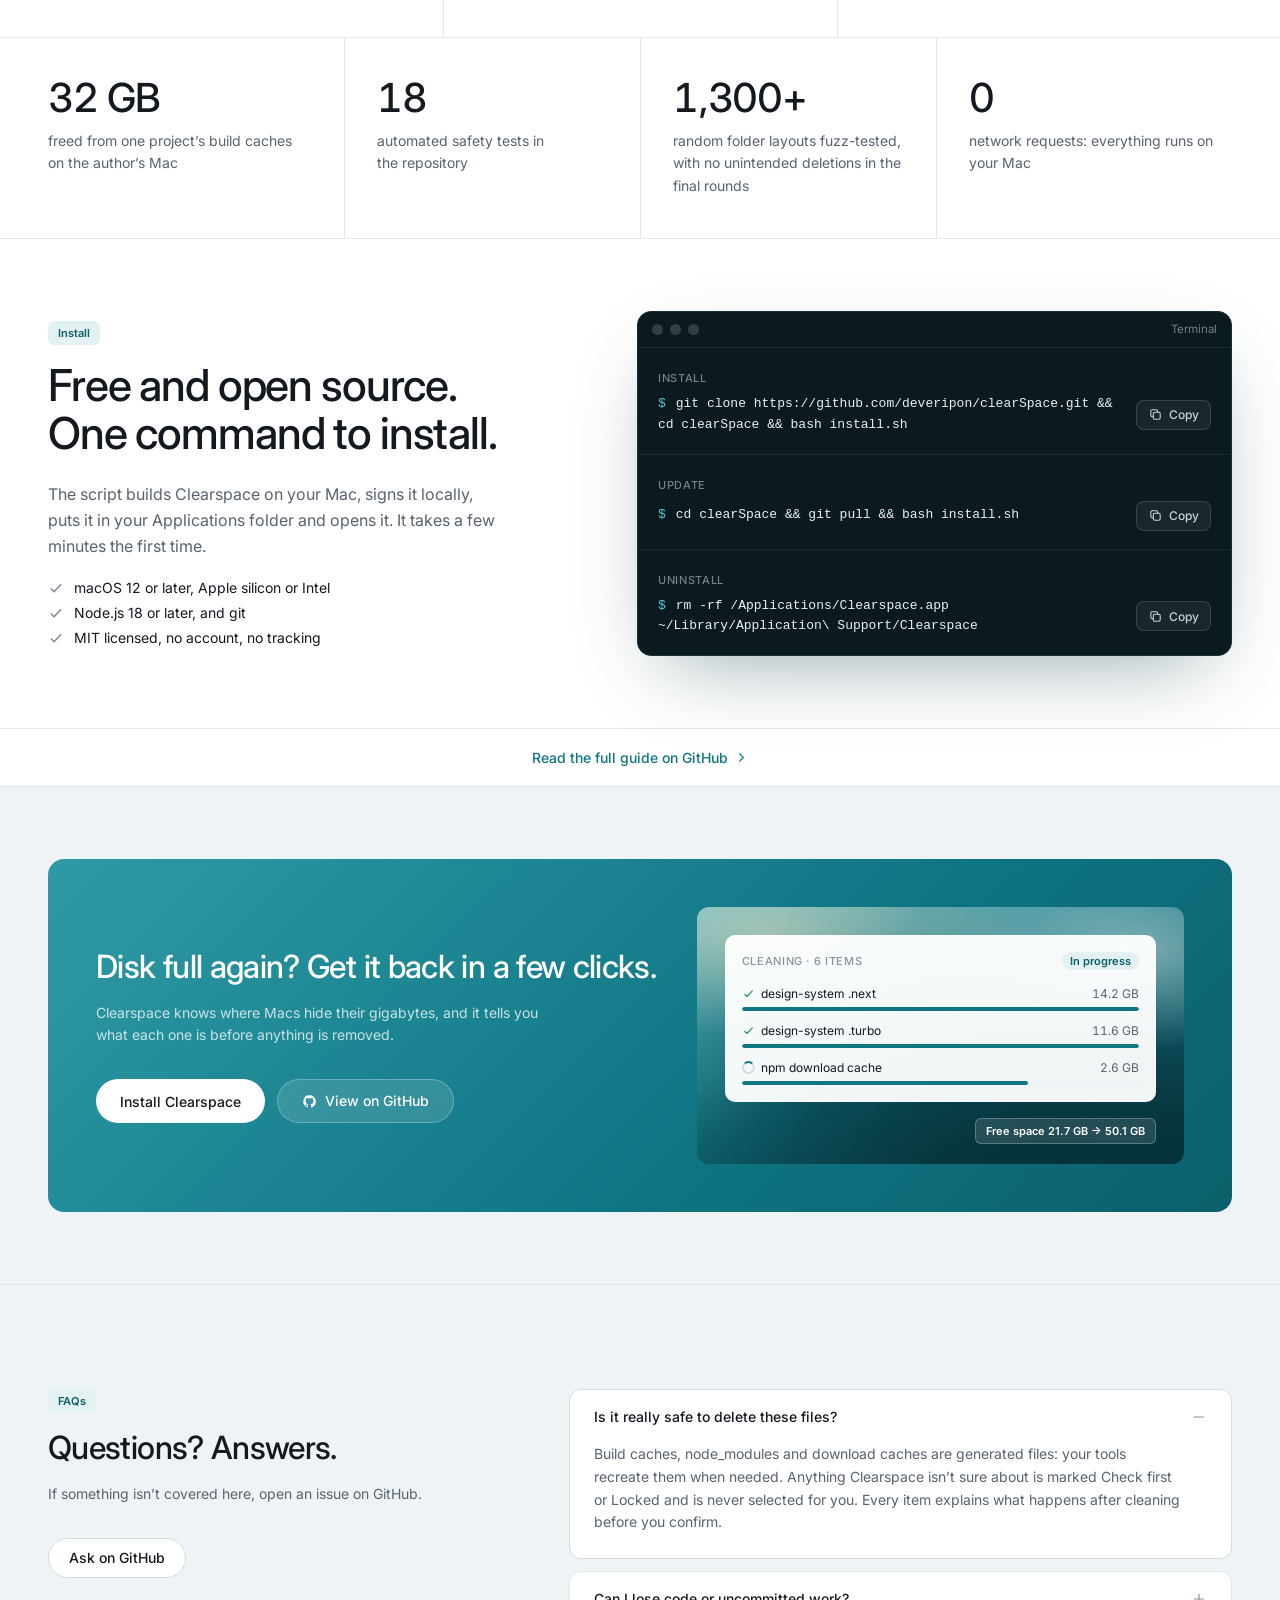
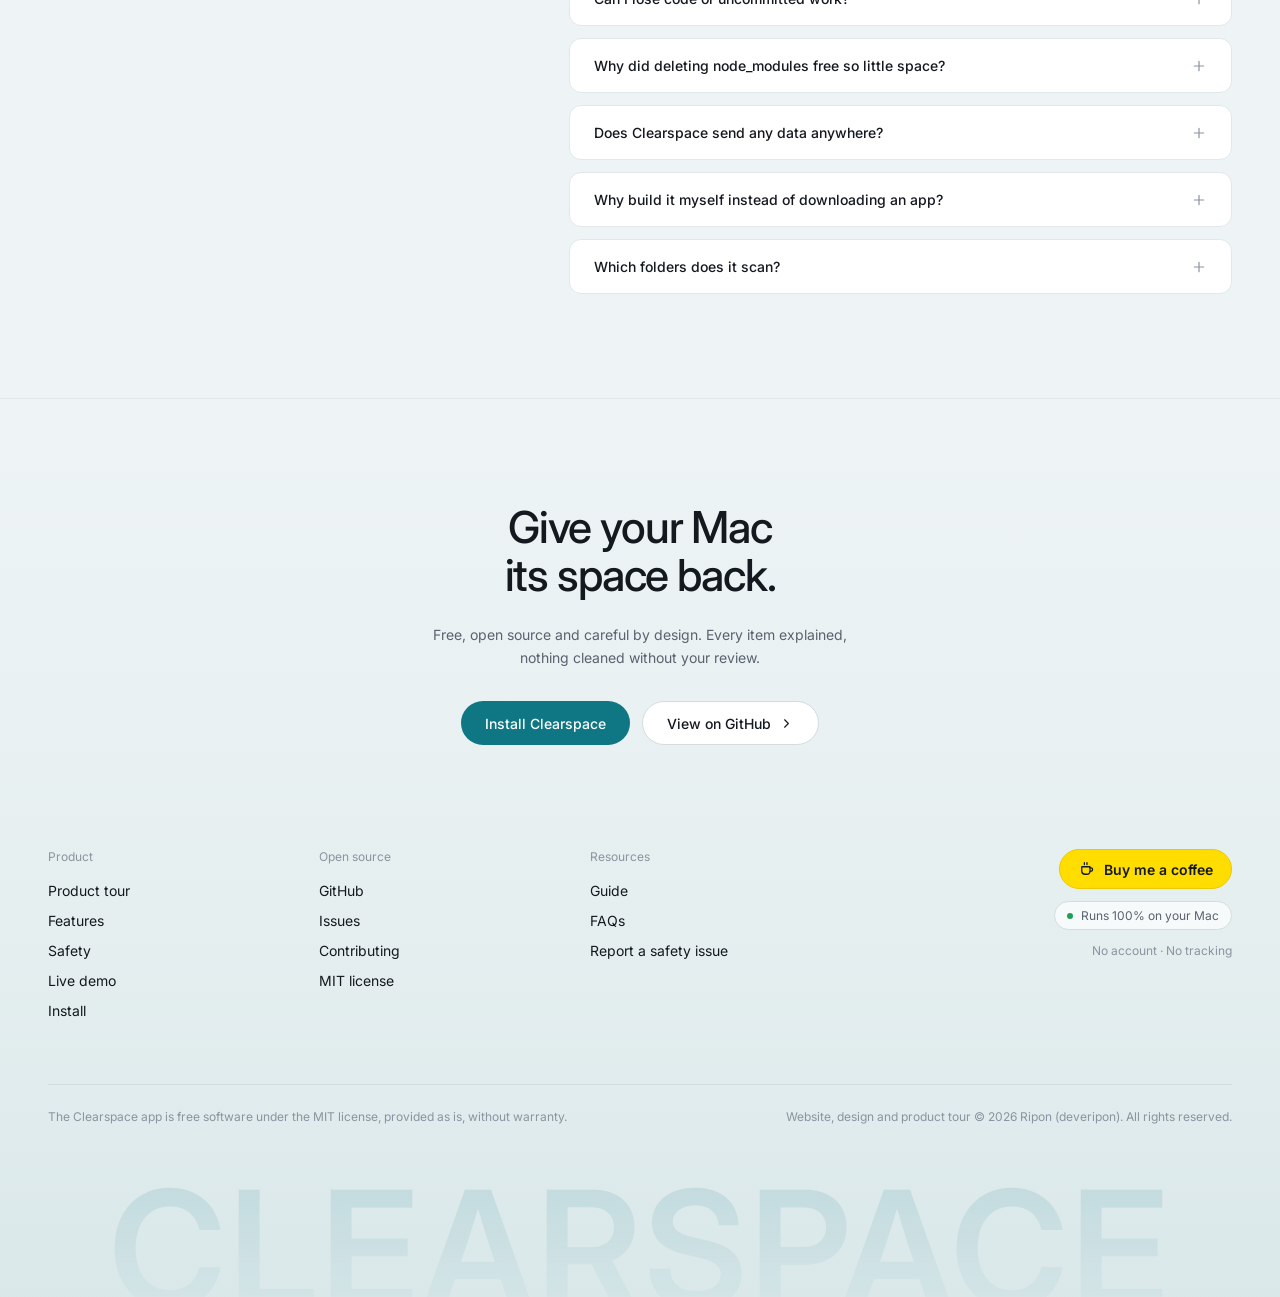
==== commit 33db7b71: "Update image alt text for clarity and adjust padding in CSS" ====
--- a/index.html
+++ b/index.html
@@ -107,7 +107,7 @@
     </div>
     <div class="mk-reveal mk-hero-shot" style="--d:400ms;--y:40px">
       <div class="mk-glass">
-        <img src="assets/img/app-overview.png" width="1600" height="1086" alt="Clearspace after a scan: a disk bar shows 23.3 GB selected to clean, above a list of categories such as build caches, dependencies and leftover copies, each with its size.">
+        <img src="assets/img/app-overview.png" width="1600" height="1086" alt="Clearspace after a scan: a disk bar shows how much is selected to clean, above a list of categories such as build caches, dependencies and leftover copies, each with its size.">
       </div>
     </div>
   </section>
--- a/assets/css/site.css
+++ b/assets/css/site.css
@@ -221,8 +221,8 @@
 .mk-hero .mk-actions { margin-top: 32px; }
 .mk-ticks { margin-top: 20px; display: flex; flex-wrap: wrap; justify-content: center; gap: 4px 20px; color: var(--mk-hero-copy); font-size: 0.75rem; }
 .mk-ticks span { display: inline-flex; align-items: center; gap: 6px; }
-.mk-hero-shot { position: relative; max-width: 1120px; margin: 56px auto 0; padding: 0 16px; }
-@media (min-width: 768px) { .mk-hero-shot { margin-top: 64px; padding: 0 48px; } }
+.mk-hero-shot { position: relative; max-width: 1120px; margin: 56px auto 0; padding: 0 16px 64px; }
+@media (min-width: 768px) { .mk-hero-shot { margin-top: 64px; padding: 0 48px 88px; } }
 .mk-glass { border-radius: 20px; border: 1px solid rgba(255, 255, 255, 0.4); background: rgba(255, 255, 255, 0.25); padding: 6px; box-shadow: var(--mk-shadow-float); backdrop-filter: blur(4px); }
 @media (min-width: 768px) { .mk-glass { padding: 8px; } }
 .mk-glass img { border-radius: 14px; border: 1px solid var(--mk-line); width: 100%; }
